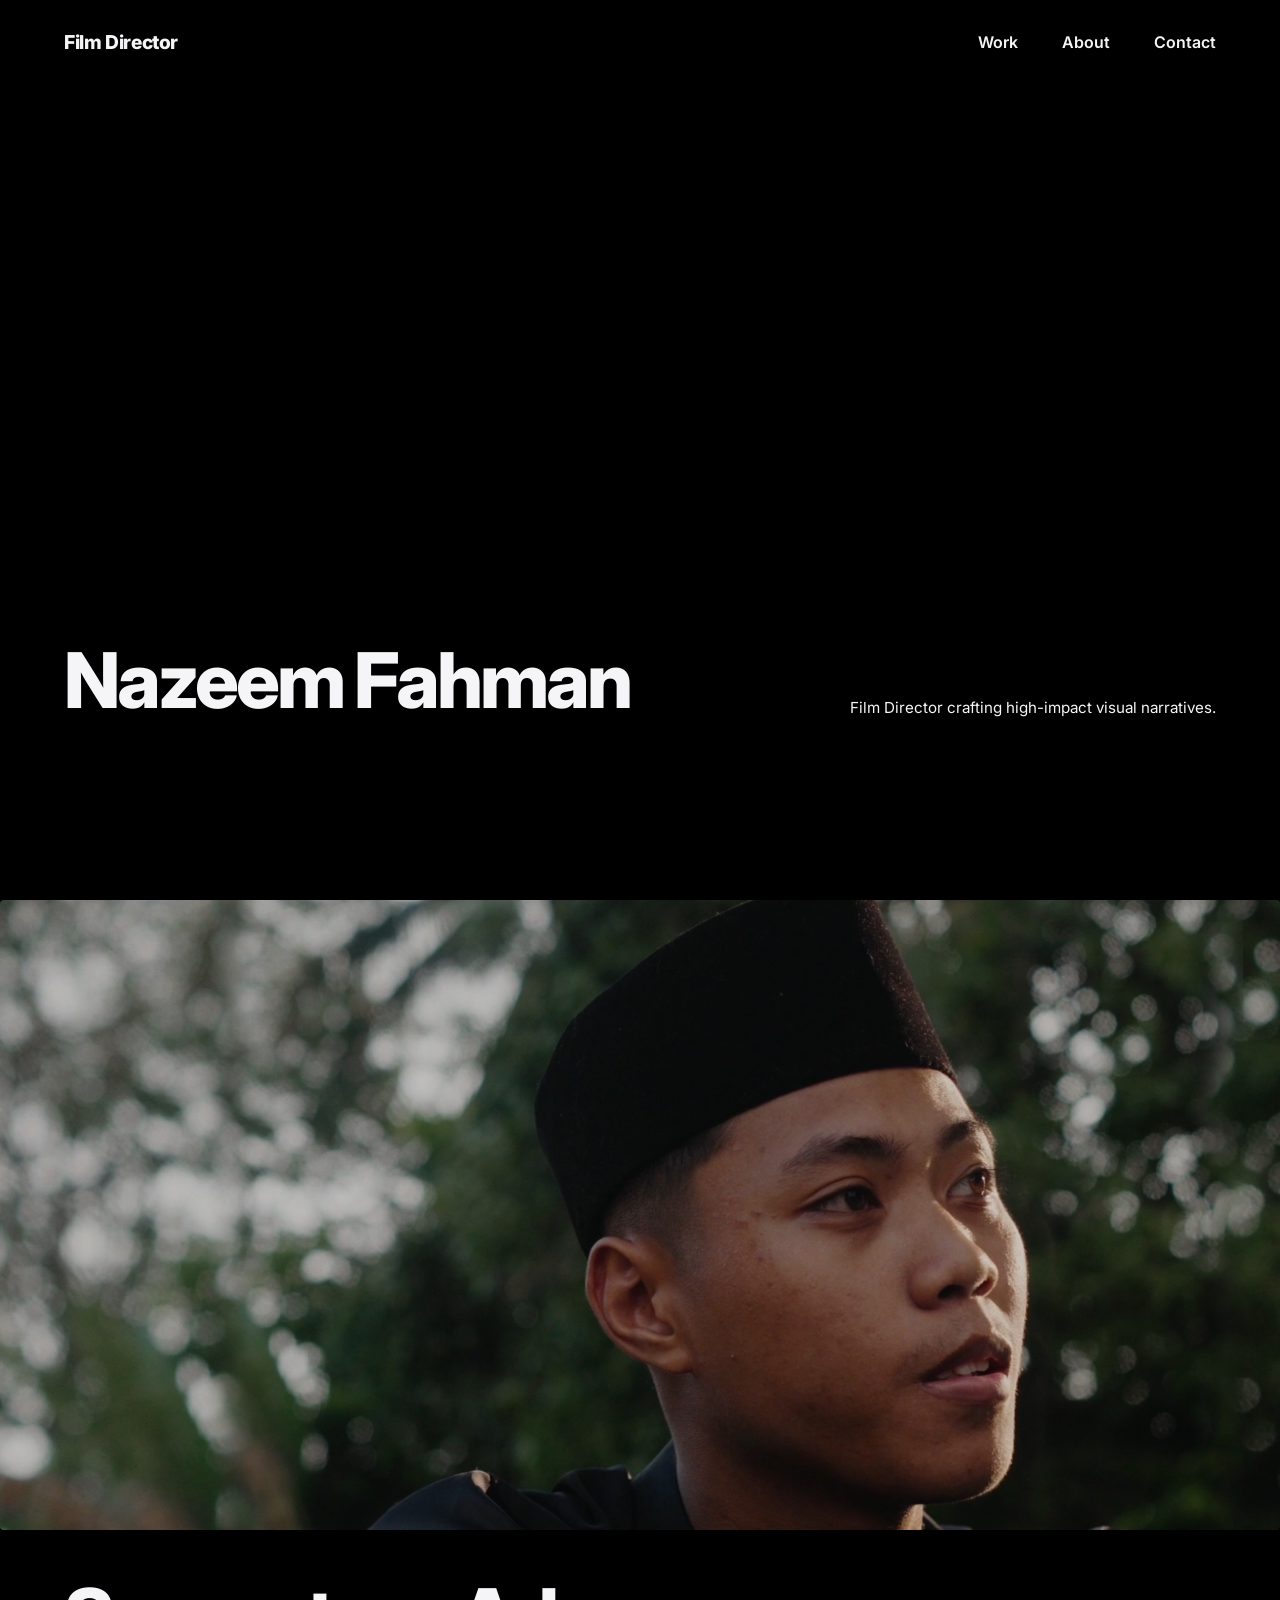
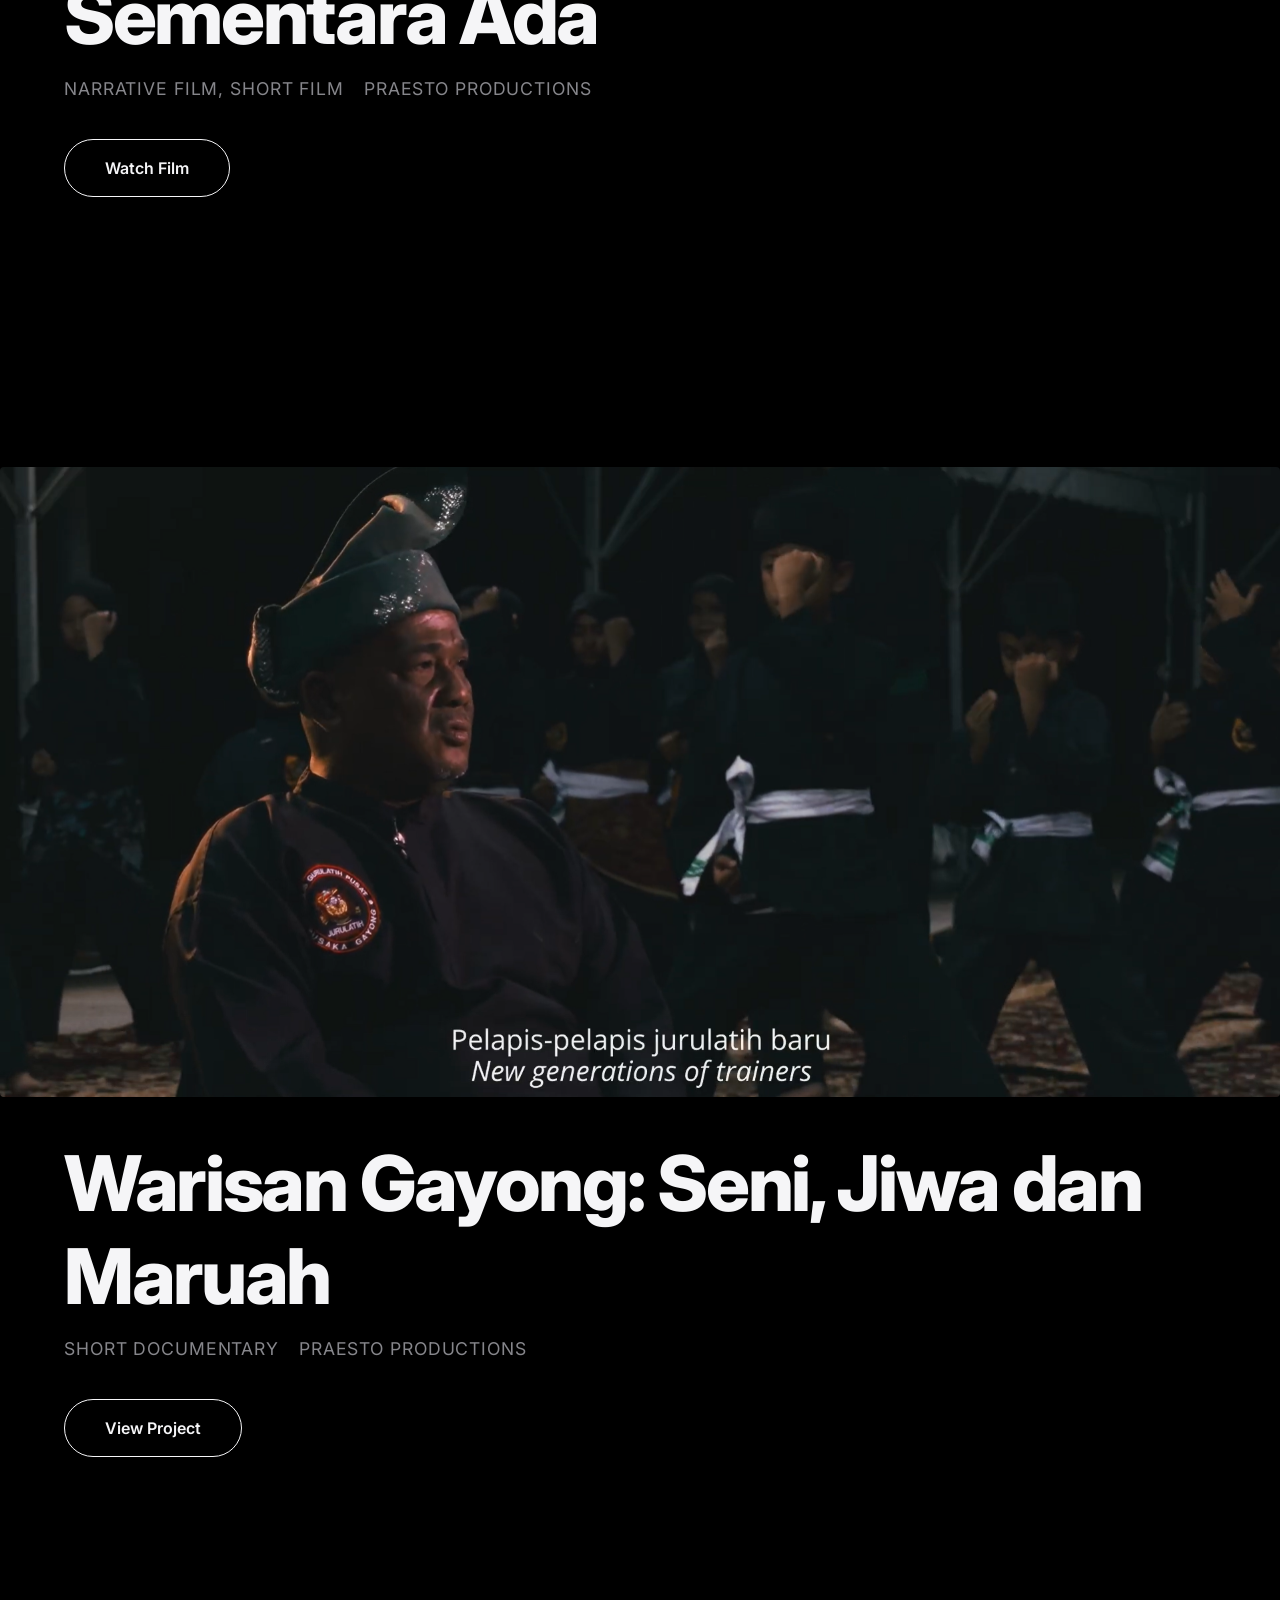
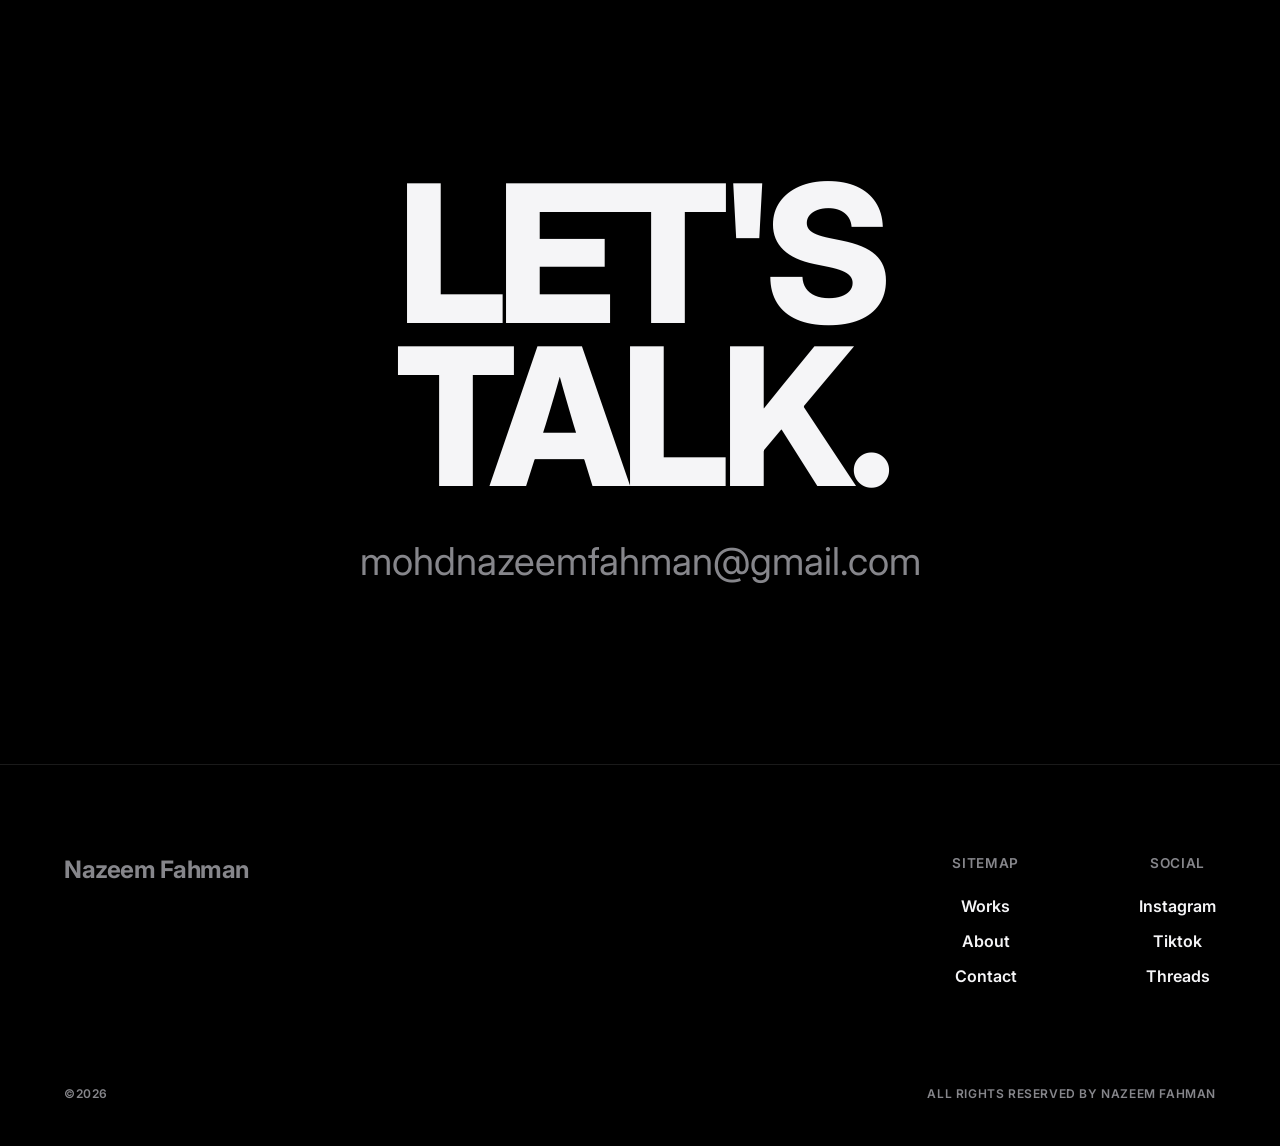
==== index.html @ 7f8747ee "s" ====
<!DOCTYPE html>
<html lang="en">
<head>
    <meta charset="UTF-8">
    <meta name="viewport" content="width=device-width, initial-scale=1.0">
    <title>Nazeem Fahman</title>
    <link rel="stylesheet" href="style.css">
    <link href="https://fonts.googleapis.com/css2?family=Inter:wght@400;600;800&display=swap" rel="stylesheet">
    <link href="/assets/img/logo.png" rel="icon" media="(prefers-color-scheme: light)">
    <link href="/assets/img/logowhite.png" rel="icon" media="(prefers-color-scheme: dark)">
</head>
<body>

    <!-- Minimalist Nav -->
    <nav>
        <div class="logo"><a href="/" style="color: inherit; text-decoration: none;">Film Director</a></div>
        <div class="nav-links">
            <a href="#work">Work</a>
            <a href="about">About</a>
            <a href="#contact">Contact</a>
        </div>
    </nav>

    <!-- New Split Layout Hero Section -->
    <section class="hero">
        <div class="hero-content reveal active">
            <h1 class="hero-title">Nazeem Fahman</h1>
            
            <div class="hero-desc-container">
                <p class="hero-description">Film Director crafting high-impact visual narratives.</p>

            </div>
        </div>
    </section>

    <!-- Edge-to-Edge Featured Project (This will peek up slightly!) -->
    <section id="work" class="featured-project">
        <div class="project-image reveal" style="background-image: url('assets/img/sementaraada.png');">
            <!-- Replace URL with a high-res still from your films -->
        </div>
        <div class="project-details reveal">
            <h2>Sementara  Ada</h2>
            <div class="project-meta">
                <span>Narrative Film, Short Film</span>
                <span>Praesto Productions</span>
            </div>
            <a href="https://www.youtube.com/watch?v=FnDBMySyzbg" class="view-btn">Watch Film</a>
        </div>
    </section>

    <!-- Secondary Project -->
    <section class="featured-project alternate">
        <div class="project-image reveal" style="background-image: url('assets/img/warisangayong.png');">
        </div>
        <div class="project-details reveal">
            <h2>Warisan Gayong: Seni, Jiwa dan Maruah</h2>
            <div class="project-meta">
                <span>Short Documentary</span>
                <span>Praesto Productions</span>
            </div>
            <a href="#" class="view-btn">View Project</a>
        </div>
    </section>

    <!-- High-End Contact Section -->
    <section id="contact" class="contact-section reveal">
        <h2 class="massive-text">LET'S<br>TALK.</h2>
        <a href="mailto:mohdnazeemfahman@gmail.com" class="email-link">mohdnazeemfahman@gmail.com</a>
    </section>

    <!-- Modern Premium Footer -->
    <footer class="modern-footer">
        <div class="footer-top">
            <div class="footer-brand">
                <h3>Nazeem Fahman</h3>
            </div>
            <div class="footer-links">
                <div class="footer-column">
                    <h4>SITEMAP</h4>
                    <ul>
                        <li><a href="#work">Works</a></li>
                        <li><a href="about">About</a></li>
                        <li><a href="#contact">Contact</a></li>
                    </ul>
                </div>
                <div class="footer-column">
                    <h4>SOCIAL</h4>
                    <ul>
                        <li><a href="https://www.instagram.com/nazeemfahman/" target="_blank">Instagram</a></li>
                        <li><a href="https://www.tiktok.com/@nazeemfahman" target="_blank">Tiktok</a></li>
                        <li><a href="https://www.threads.com/@nazeemfahman" target="_blank">Threads</a></li>
                    </ul>
                </div>
            </div>
        </div>
        <div class="footer-bottom">
            <p>&copy;2026</p>
            <p>ALL RIGHTS RESERVED BY NAZEEM FAHMAN</p>
        </div>
    </footer>

    <script src="script.js"></script>
</body>
</html>
---- style.css ----
/* Core Reset and Variables */
* {
    margin: 0;
    padding: 0;
    box-sizing: border-box;
}

:root {
    --bg-color: #000000;
    --text-primary: #f5f5f7; /* Apple's off-white */
    --text-secondary: #86868b;
}

body, html {
    font-family: 'Inter', -apple-system, BlinkMacSystemFont, sans-serif;
    background-color: var(--bg-color);
    color: var(--text-primary);
    -webkit-font-smoothing: antialiased;
    overflow-x: hidden;
}

/* Minimal Navigation */
nav {
    position: fixed;
    top: 0;
    width: 100%;
    padding: 30px 5vw;
    display: flex;
    justify-content: space-between;
    align-items: center;
    z-index: 100;
    mix-blend-mode: difference; /* Keeps nav visible over any background */
}

.logo {
    font-size: 1.2rem;
    font-weight: 800;
    letter-spacing: -0.02em;
}

.nav-links a {
    color: var(--text-primary);
    text-decoration: none;
    margin-left: 40px;
    font-size: 1rem;
    font-weight: 600;
    transition: opacity 0.3s;
}

.nav-links a:hover {
    opacity: 0.6;
}

/* Massive Hero Section */
/* =========================================
   New Split Layout Hero Section
   ========================================= */
.hero {
    /* 85vh instead of 100vh allows the next section to peek into the screen */
    height: 85vh; 
    display: flex;
    align-items: flex-end; /* Pushes content to the bottom of the section */
    padding: 0 5vw 5vh; /* Padding sides and bottom */
    position: relative;
}

.hero-content {
    display: flex;
    justify-content: space-between; /* Name on left, description on right */
    align-items: flex-end;
    width: 100%;
    gap: 40px;
}

.hero-title {
    font-size: clamp(3rem, 6vw, 6.5rem); /* Smaller than before, perfectly sized */
    font-weight: 800;
    line-height: 1;
    letter-spacing: -0.04em;
    margin: 0;
}

.hero-desc-container {
    max-width: 450px; /* Keeps the text block tight and professional */
    display: flex;
    flex-direction: column;
    gap: 20px;
}

.hero-description {
    font-size: 0.95rem; /* Smaller, modern description font */
    color: var(--text-primary);
    line-height: 1.5;
    font-weight: 400;
}

.scroll-indicator {
    /* REMOVE position: absolute, left, and bottom if they are there! */
    position: absolute, left; 
    margin-top: 20px; /* Adds a little breathing room above it */
    font-size: 0.75rem;
    text-transform: uppercase;
    letter-spacing: 0.05em;
    color: var(--text-secondary);
    animation: pulse 2s infinite; /* Keeps that nice fading animation */
}

/* Mobile Fix for New Hero Layout */
@media screen and (max-width: 768px) {
    .hero-content {
        flex-direction: column; /* Stack them on small screens */
        align-items: flex-start;
        gap: 30px;
    }
    
    .hero-desc-container {
        max-width: 100%;
    }
}
.scroll-indicator {
    position: absolute;
    bottom: 40px;
    left: 5vw;
    font-size: 0.9rem;
    text-transform: uppercase;
    letter-spacing: 0.1em;
    color: var(--text-secondary);
    animation: pulse 2s infinite;
}

@keyframes pulse {
    0%, 100% { opacity: 0.5; }
    50% { opacity: 1; }
}

/* 1. Remove the side padding from the main container */
.featured-project {
    padding: 15vh 0; /* Changed from 15vh 5vw to 15vh 0 */
    display: flex;
    flex-direction: column;
    gap: 40px;
}

/* 2. Remove the rounded corners so it sits flush against the screen edges */
.project-image {
    width: 100%;
    height: 70vh;
    background-size: cover;
    background-position: center;
    border-radius: 0; /* Changed from 4px to 0 */
}

/* 3. ADD this new block to put the padding back strictly for the text */
.project-details {
    padding: 0 5vw; 
}

.project-image {
    width: 100%;
    height: 70vh;
    background-size: cover;
    background-position: center;
    border-radius: 4px;
}

.project-details h2 {
    font-size: clamp(3rem, 6vw, 6rem);
    font-weight: 800;
    letter-spacing: -0.03em;
    margin-bottom: 15px;
}

.project-meta {
    display: flex;
    gap: 20px;
    color: var(--text-secondary);
    font-size: 1.1rem;
    margin-bottom: 40px;
    text-transform: uppercase;
    letter-spacing: 0.05em;
}

.view-btn {
    display: inline-block;
    padding: 18px 40px;
    border: 1px solid var(--text-primary);
    color: var(--text-primary);
    text-decoration: none;
    font-size: 1rem;
    font-weight: 600;
    border-radius: 50px; /* Pill shape is very modern */
    transition: all 0.3s ease;
}

.view-btn:hover {
    background-color: var(--text-primary);
    color: var(--bg-color);
}

/* Contact Section */
.contact-section {
    padding: 20vh 5vw;
    text-align: center;
}

.massive-text {
    font-size: clamp(5rem, 15vw, 15rem);
    font-weight: 800;
    line-height: 0.85;
    letter-spacing: -0.05em;
    margin-bottom: 40px;
}

.email-link {
    font-size: clamp(1.5rem, 3vw, 3rem);
    color: var(--text-secondary);
    text-decoration: none;
    transition: color 0.3s;
}

.email-link:hover {
    color: var(--text-primary);
}

footer {
    text-align: center;
    padding: 40px;
    color: var(--text-secondary);
    font-size: 0.9rem;
}

/* Scroll Reveal Animation Classes */
.reveal {
    opacity: 0;
    transform: translateY(50px);
    transition: all 1s cubic-bezier(0.16, 1, 0.3, 1); /* Premium easing curve */
}

.reveal.active {
    opacity: 1;
    transform: translateY(0);
}

/* =========================================
   Modern Footer Styles
   ========================================= */
.modern-footer {
    padding: 10vh 5vw 5vh; /* Responsive padding */
    background-color: var(--bg-color);
    border-top: 1px solid rgba(255, 255, 255, 0.1); /* Very subtle top line */
}

.footer-top {
    display: flex;
    justify-content: space-between;
    margin-bottom: 100px;
}

.footer-brand h3 {
    font-size: 1.5rem;
    font-weight: 700;
    letter-spacing: -0.02em;
    margin: 0;
}

.footer-links {
    display: flex;
    gap: 120px; /* Space between Sitemap and Social columns */
}

.footer-column h4 {
    color: var(--text-secondary); /* Uses the gray variable */
    font-size: 0.85rem;
    font-weight: 600;
    margin-bottom: 25px;
    text-transform: uppercase;
    letter-spacing: 0.05em;
}

.footer-column ul {
    list-style: none;
    padding: 0;
    margin: 0;
    display: flex;
    flex-direction: column;
    gap: 15px;
}

.footer-column a {
    color: var(--text-primary);
    text-decoration: none;
    font-size: 1rem;
    font-weight: 600;
    transition: color 0.3s ease;
}

.footer-column a:hover {
    color: var(--text-secondary);
}

.footer-bottom {
    display: flex;
    justify-content: space-between;
    align-items: center;
    color: var(--text-secondary);
    font-size: 0.75rem;
    font-weight: 600;
    text-transform: uppercase;
    letter-spacing: 0.05em;
}

/* Mobile Responsiveness for the Footer */
@media screen and (max-width: 768px) {
    .footer-top {
        flex-direction: column;
        gap: 60px;
    }
    
    .footer-links {
        flex-direction: column;
        gap: 40px;
    }

    .footer-bottom {
        flex-direction: column;
        align-items: flex-start;
        gap: 15px;
        margin-top: 40px;
    }
}

/* =========================================
   About Page Specific Styles
   ========================================= */

/* Hero Text Section */
.about-hero {
    padding: 25vh 5vw 10vh; /* Pushes text down nicely from nav */
    max-width: 1400px;
}

.about-statement {
    /* Changed from clamp(2.5rem, 5vw, 5.5rem) to smaller values */
    font-size: clamp(1.5rem, 3vw, 3.5rem); 
    font-weight: 600; /* Dropped from 700 to 600 so it feels less heavy */
    line-height: 1.3; /* Increased line height slightly for readability at smaller sizes */
    letter-spacing: -0.02em;
    color: var(--text-primary);
    margin: 0;
    max-width: 900px; /* Added this to keep the text from stretching too wide on big screens */
}

/* Auto-Sliding Image Marquee */
.image-marquee {
    width: 100%;
    overflow: hidden;
    padding: 5vh 0 10vh 0; /* Space above and below slider */
    background: var(--bg-color);
}

.marquee-track {
    display: flex;
    gap: 30px;
    width: max-content;
    /* 30s is the speed. Lower = faster, Higher = slower */
    animation: scroll-marquee 30s linear infinite; 
}

.marquee-image {
    width: 400px;
    height: 500px;
    background-size: cover;
    background-position: center;
    border-radius: 4px; /* Slight rounding for a premium feel */
    flex-shrink: 0; /* Prevents images from squishing */
}

/* Hover effect to pause the slider so people can look at photos */


/* The Animation Keyframes */
@keyframes scroll-marquee {
    0% {
        transform: translateX(0);
    }
    100% {
        /* Scrolls exactly half the width (which is one full set of images + gaps) */
        transform: translateX(calc(-50% - 15px)); 
    }
}

/* Mobile Adjustments for Slider */
@media screen and (max-width: 768px) {
    .marquee-image {
        width: 250px;
        height: 350px;
    }
}
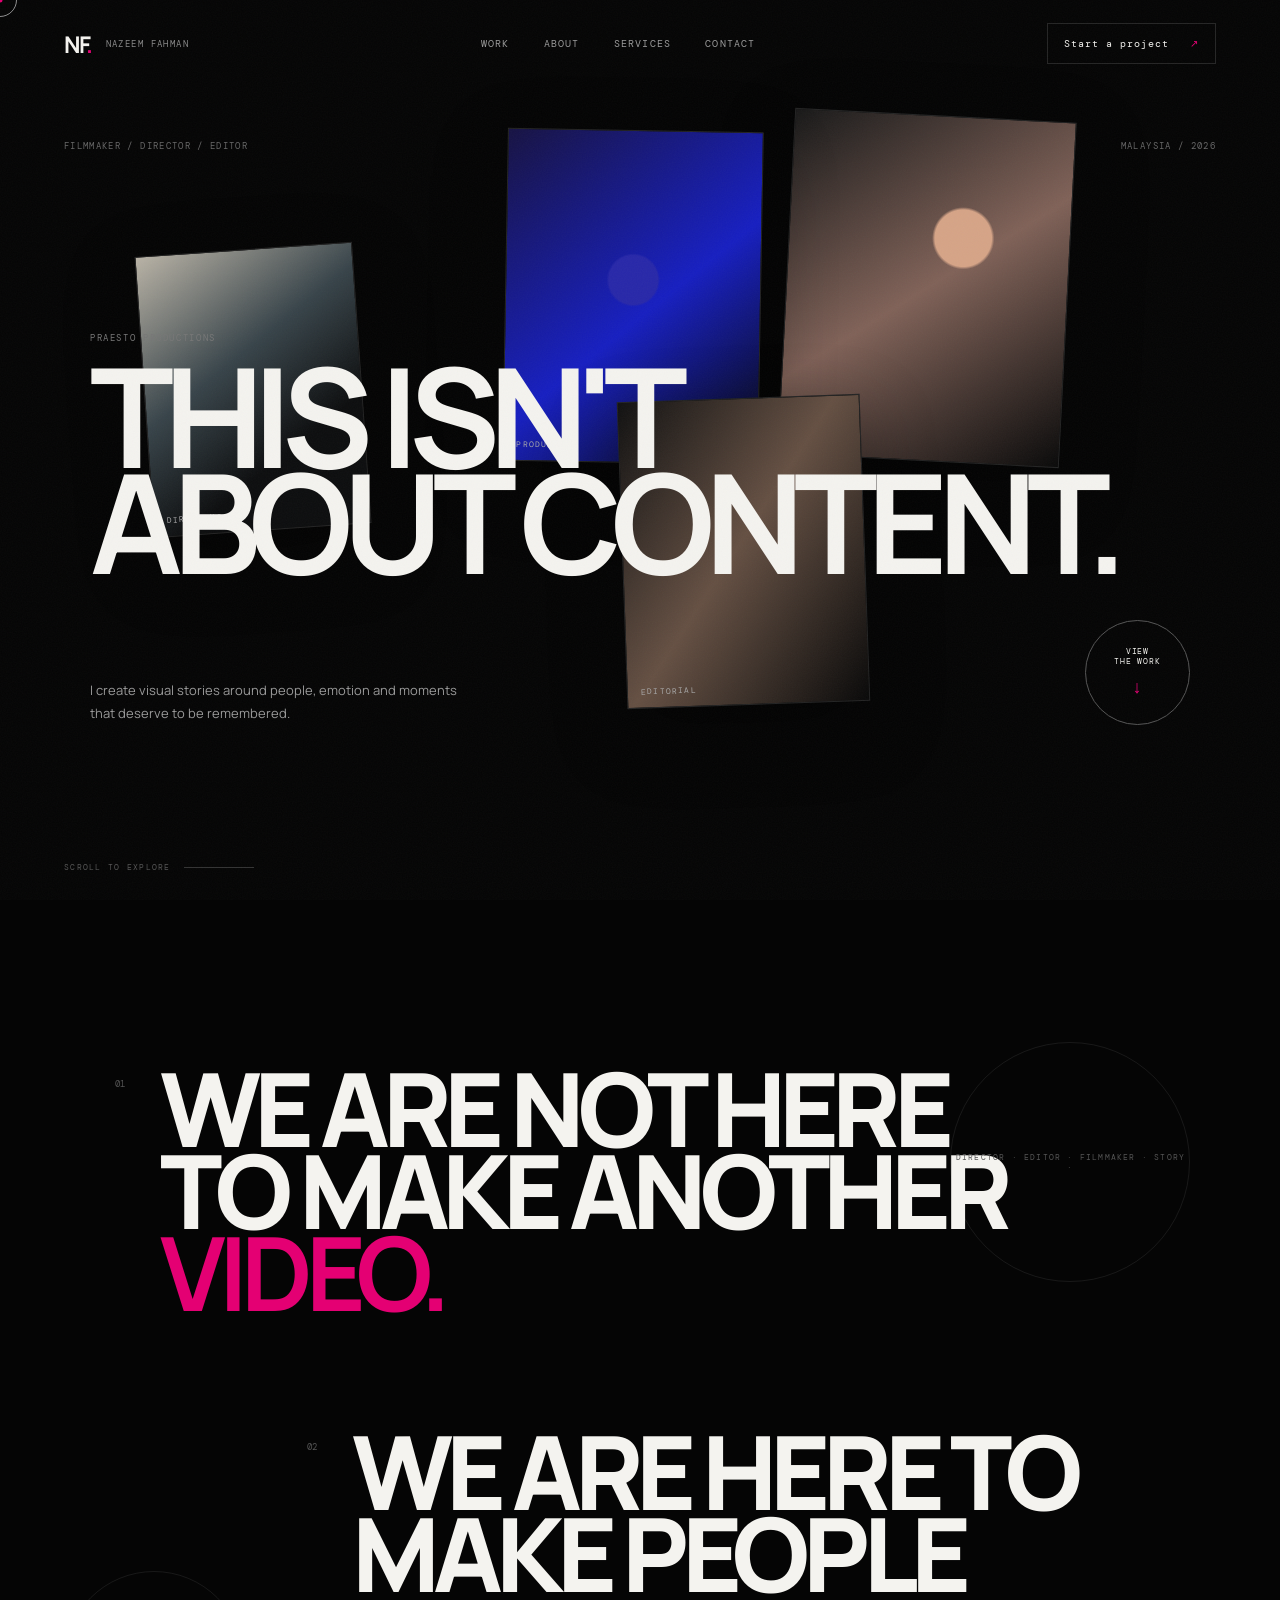
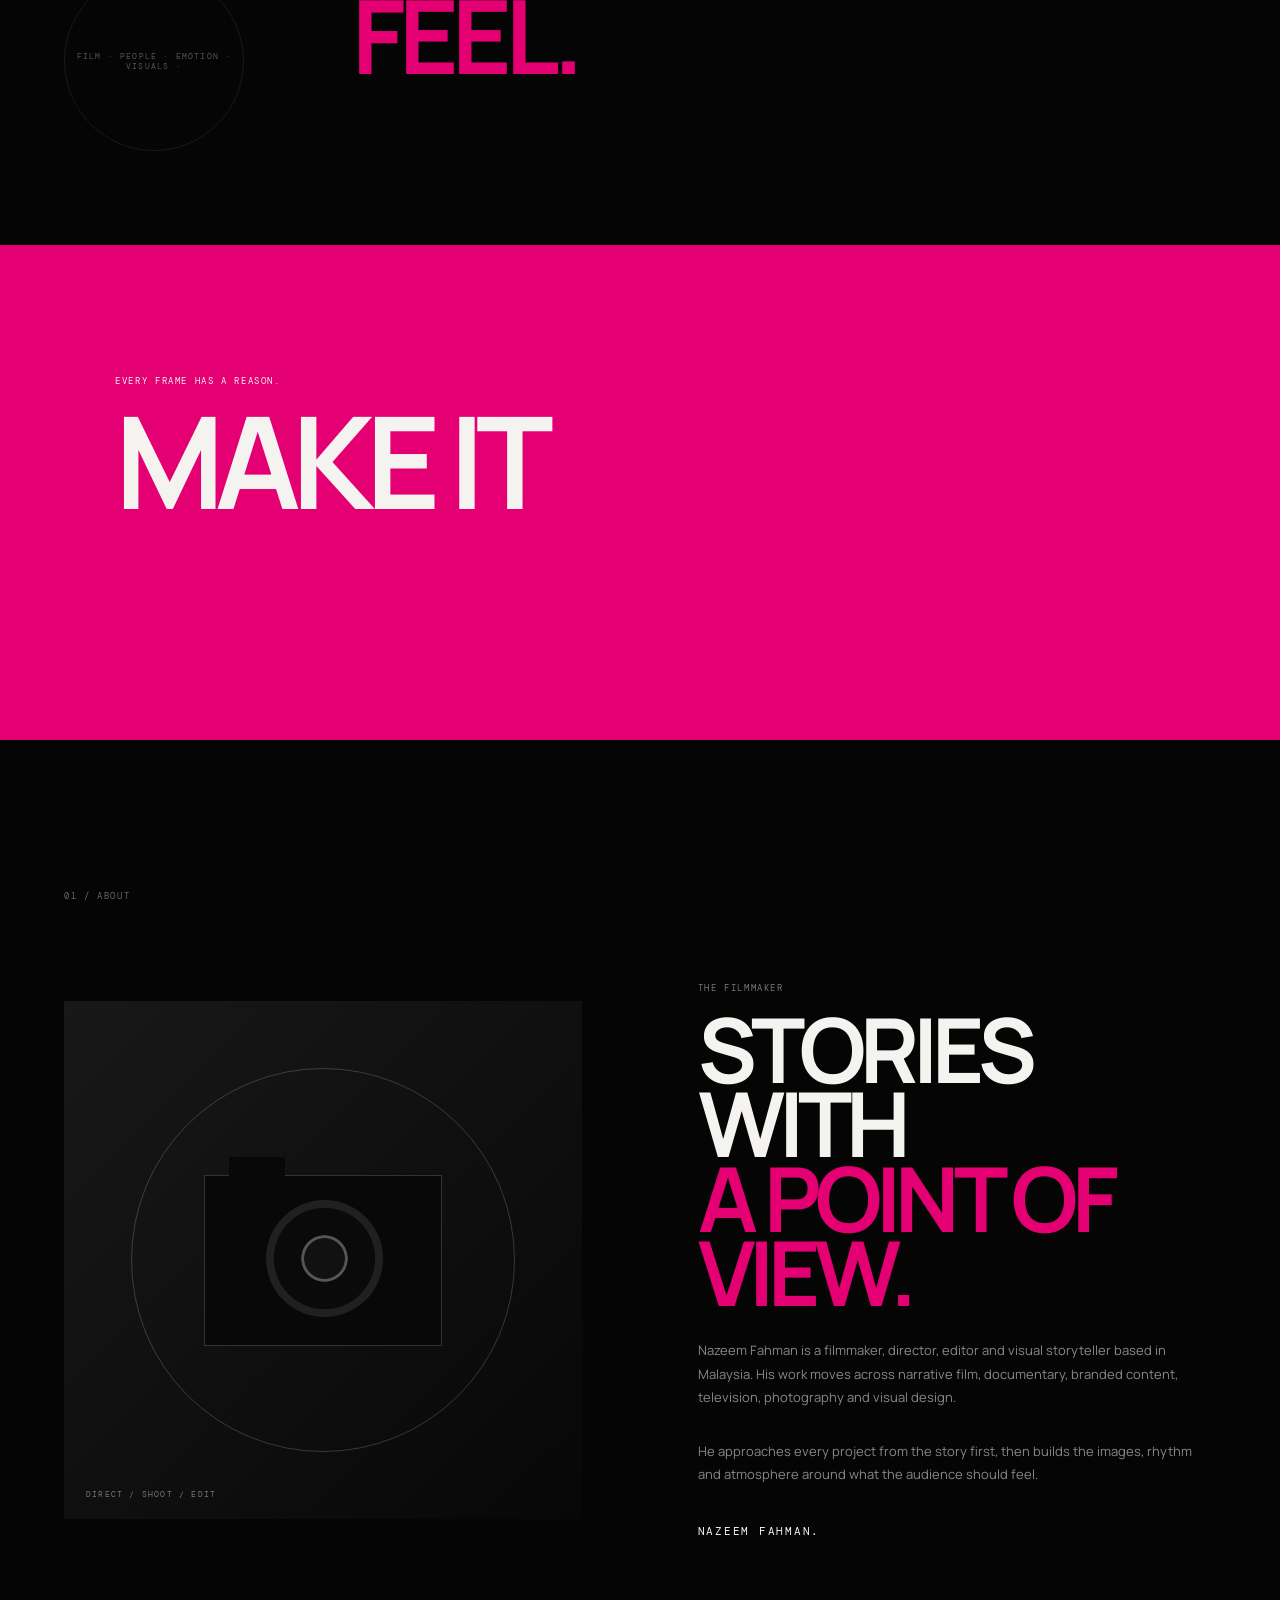
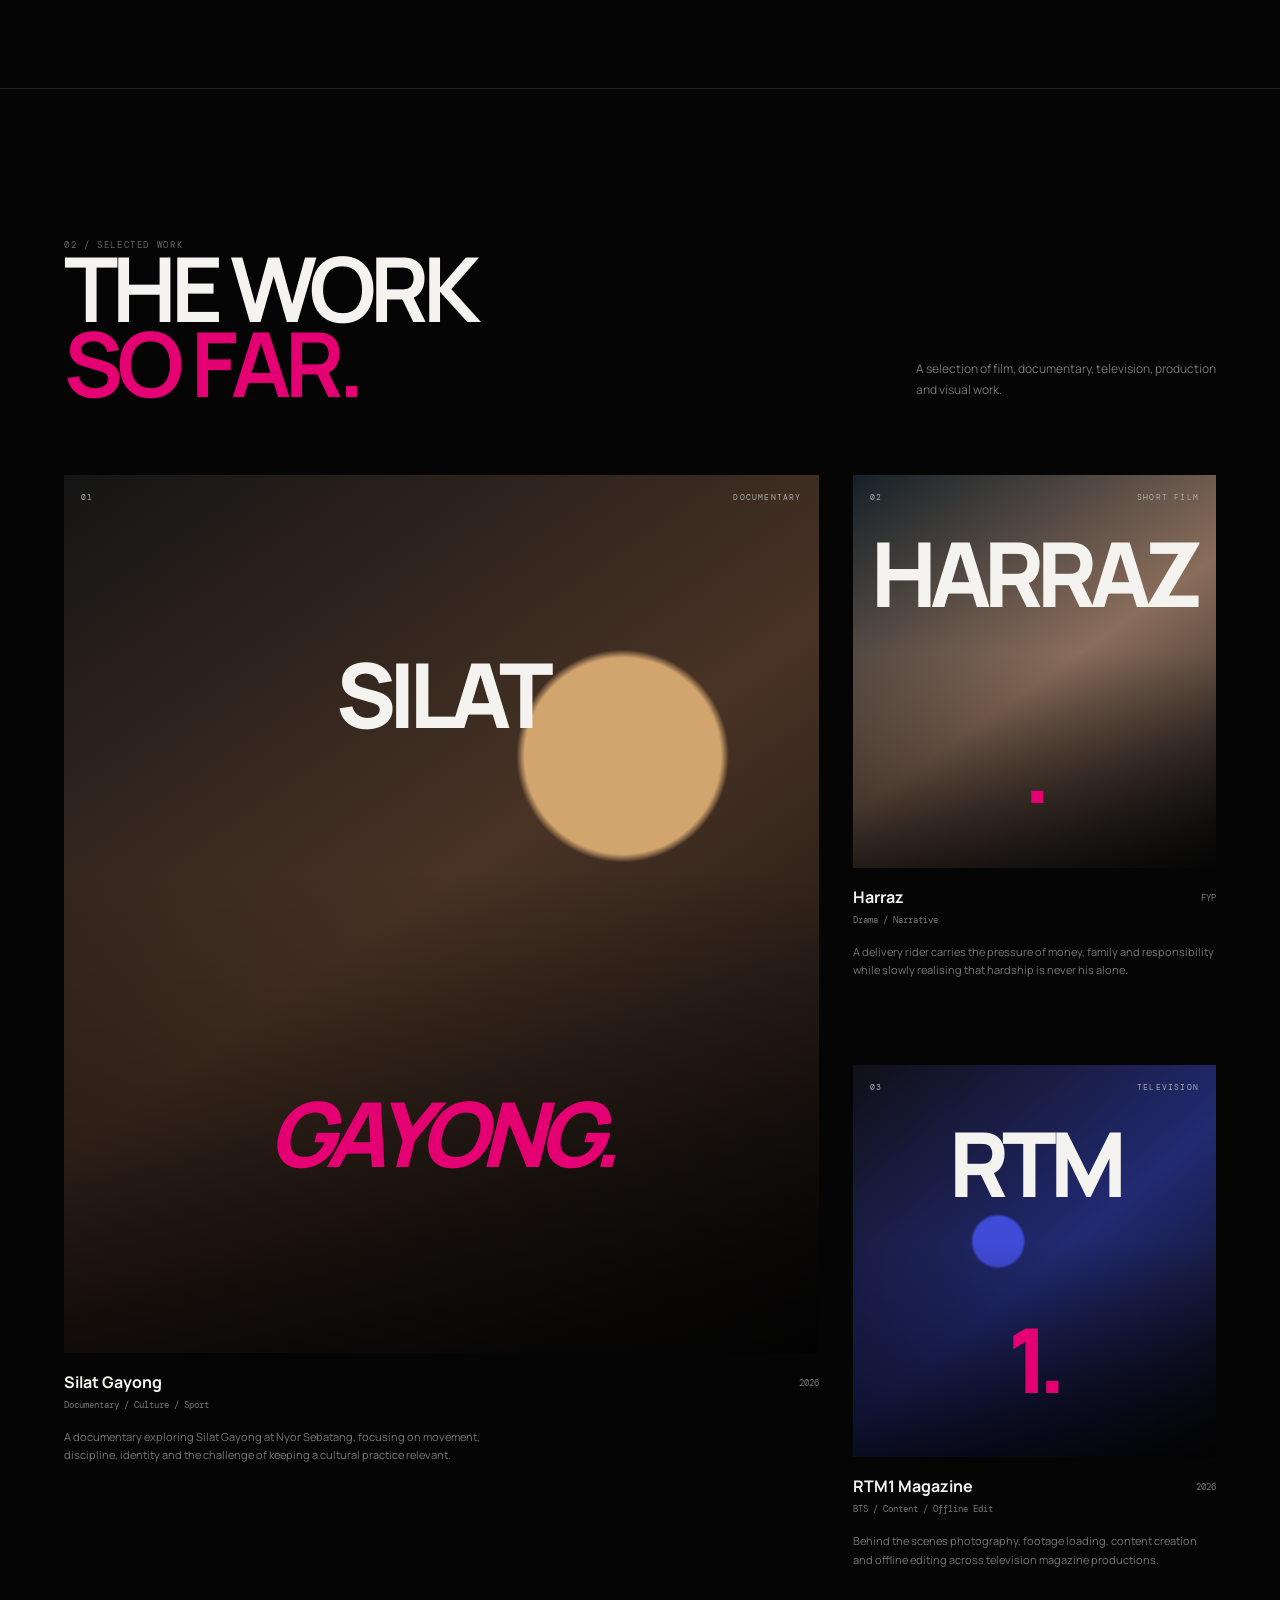
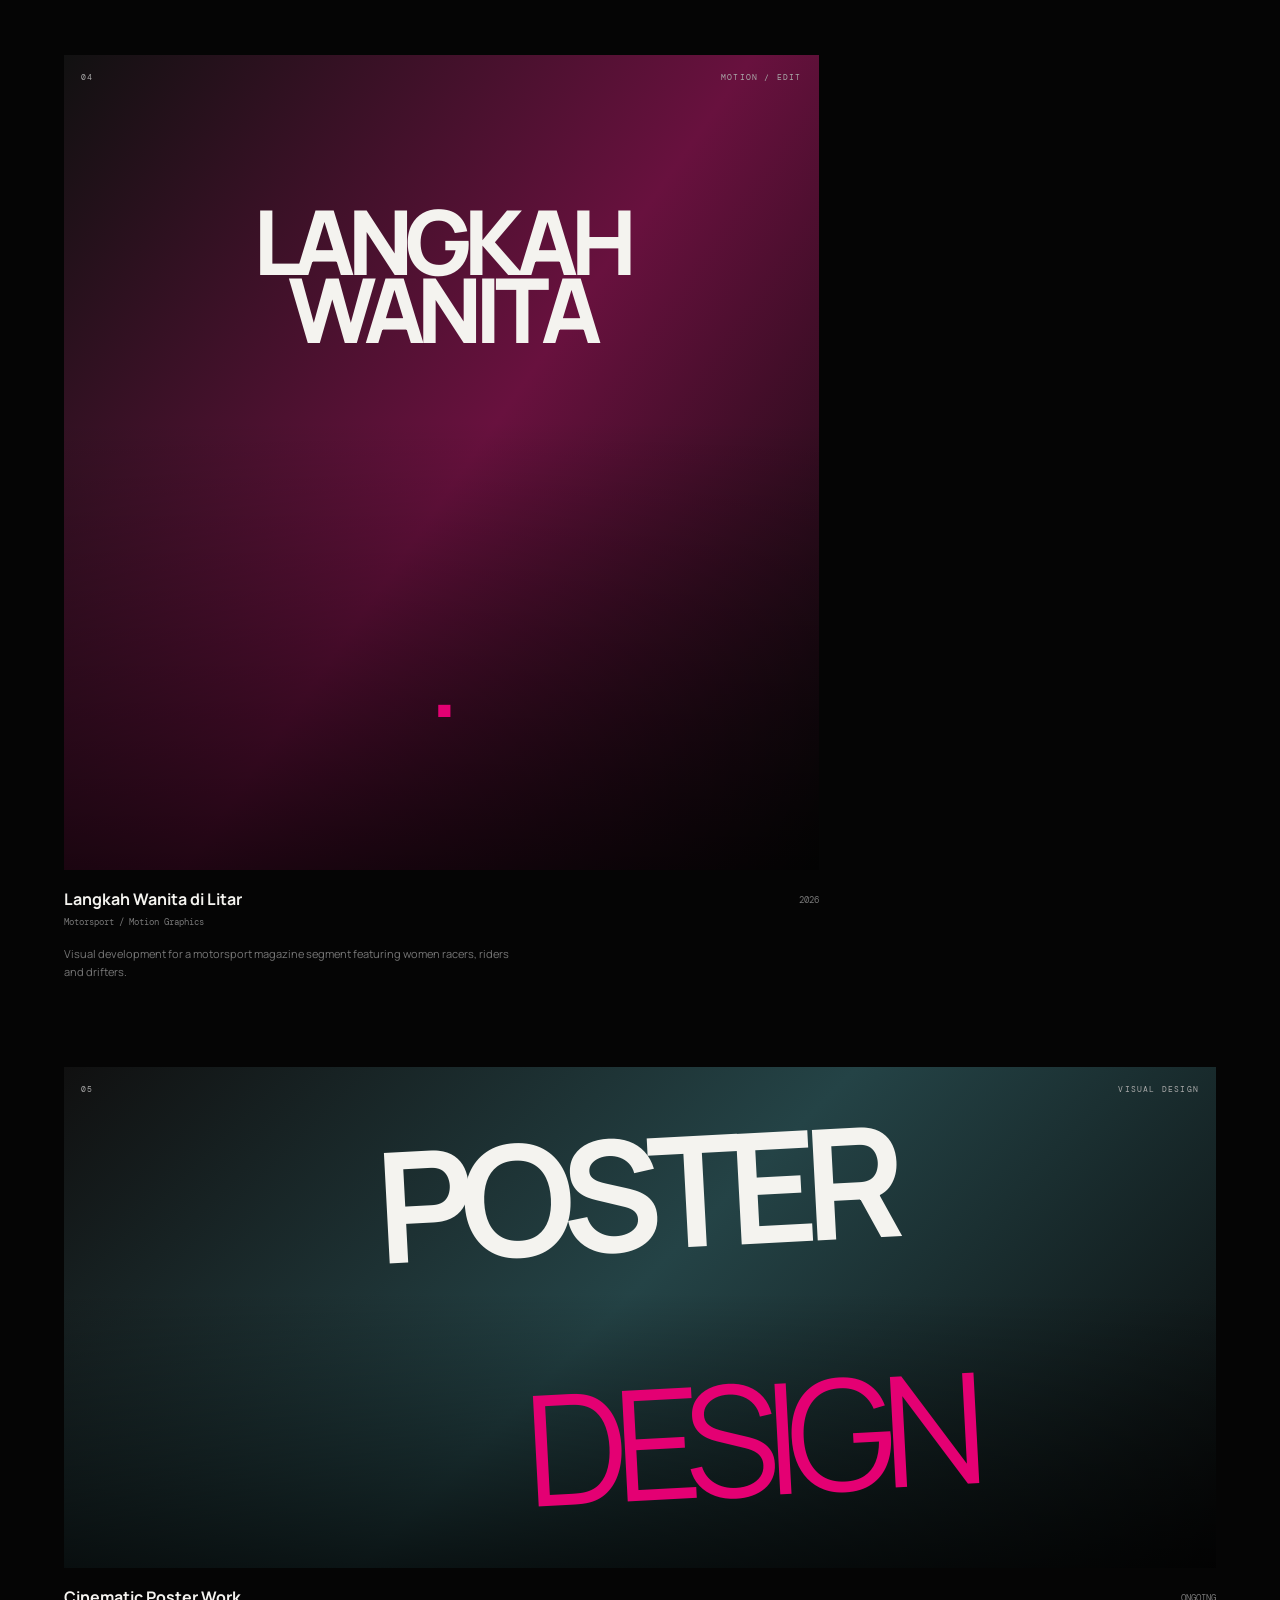
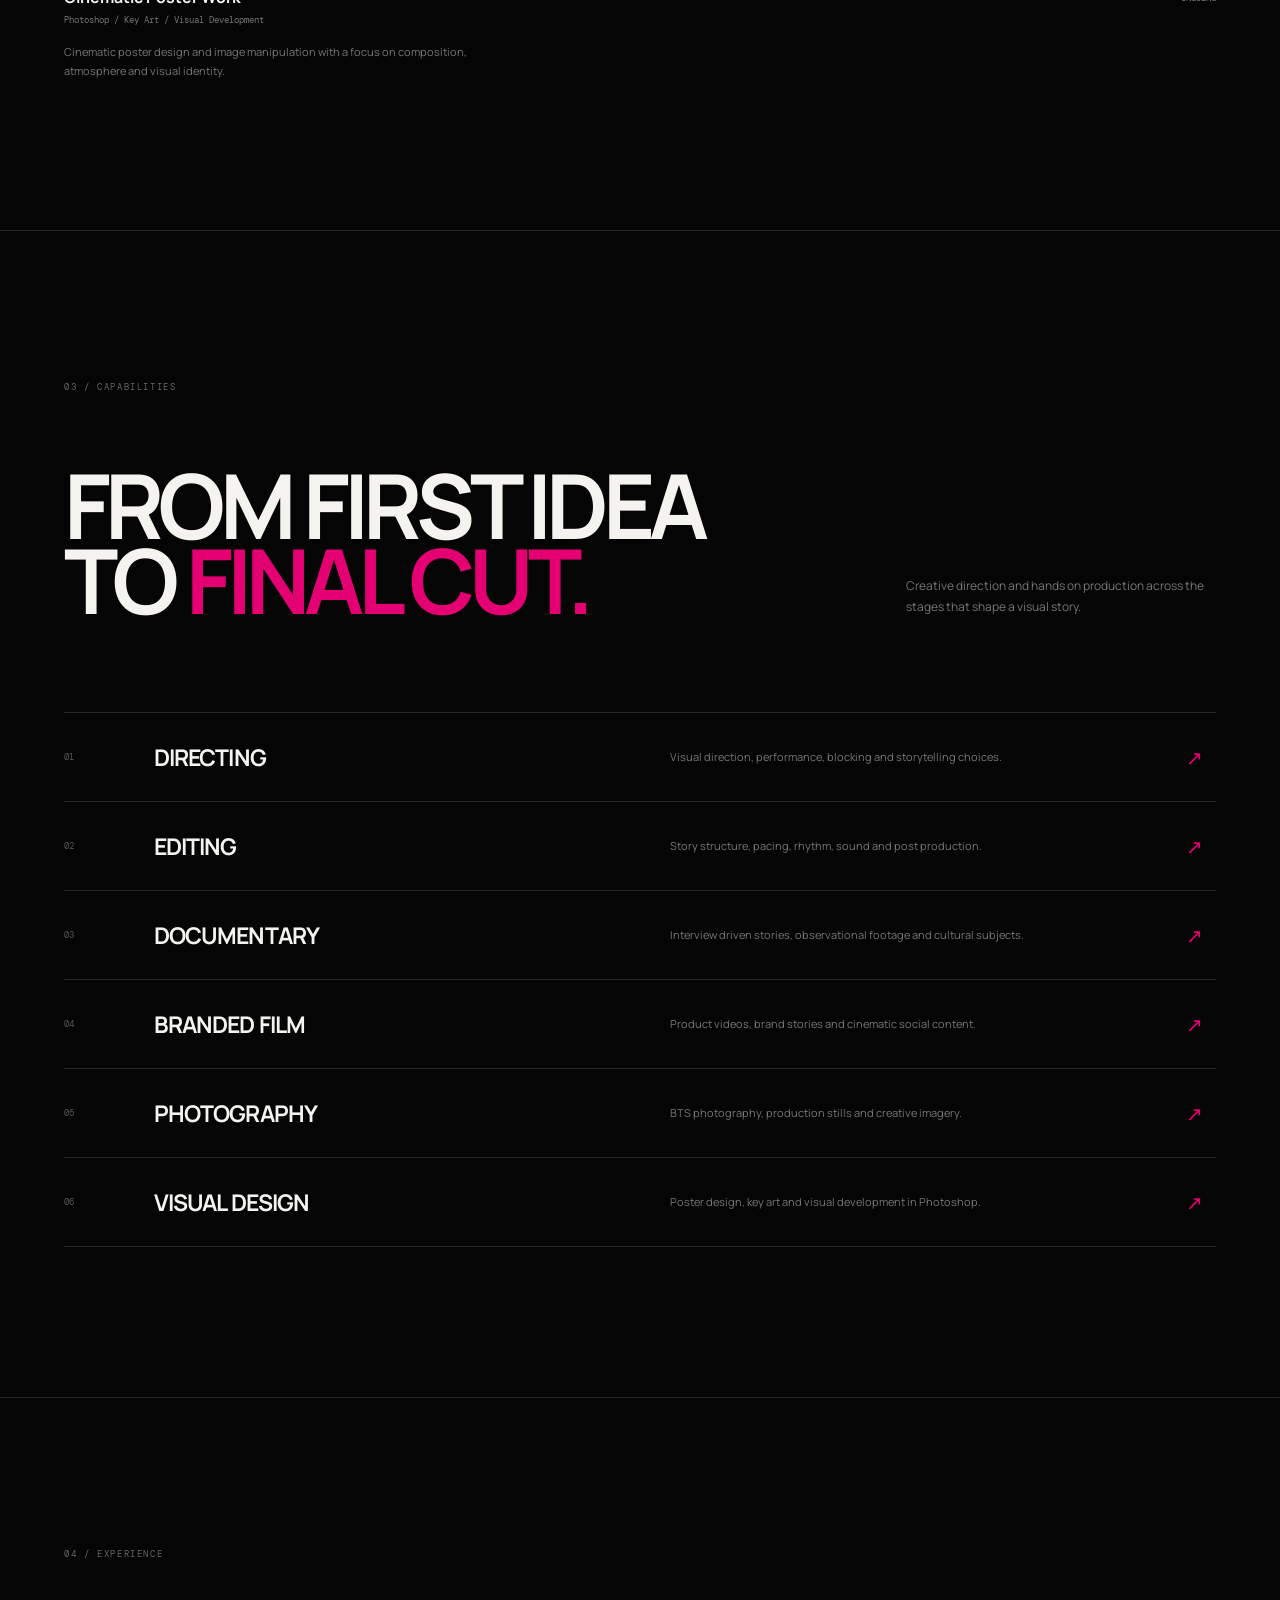
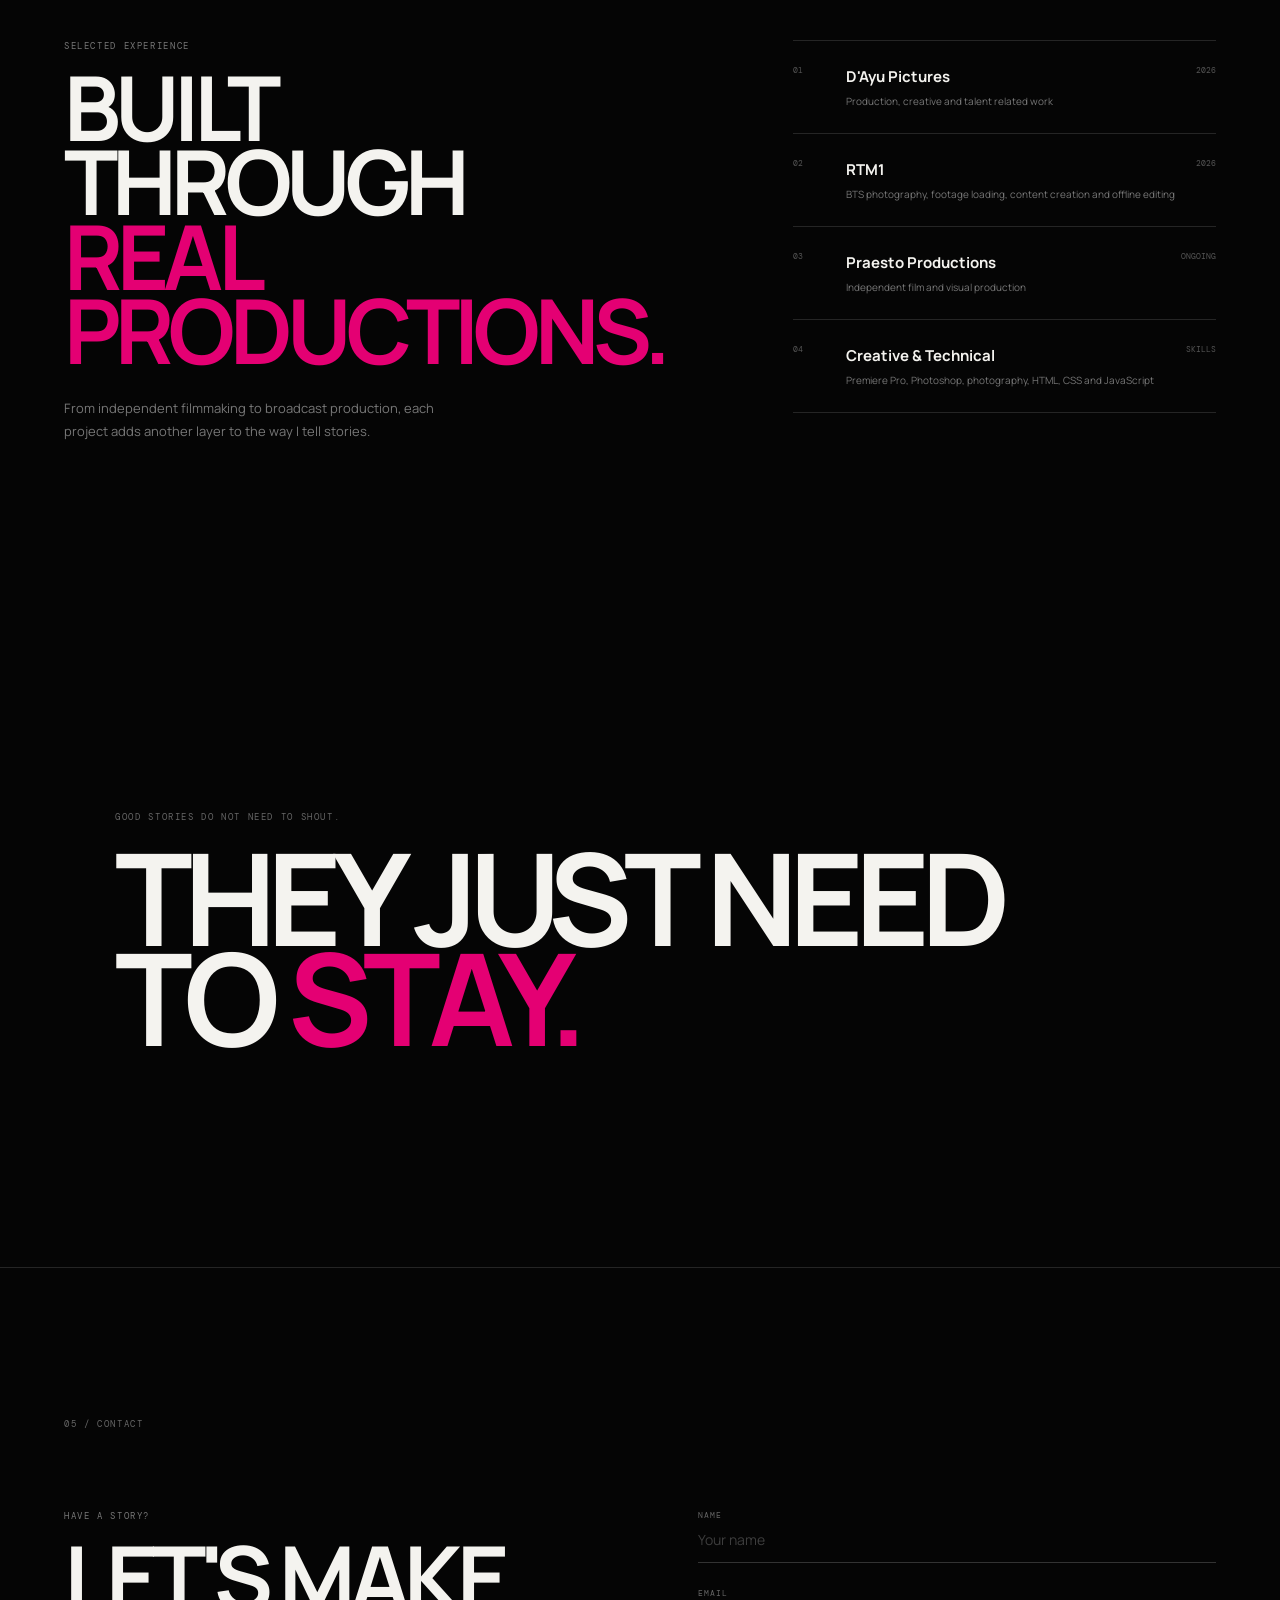
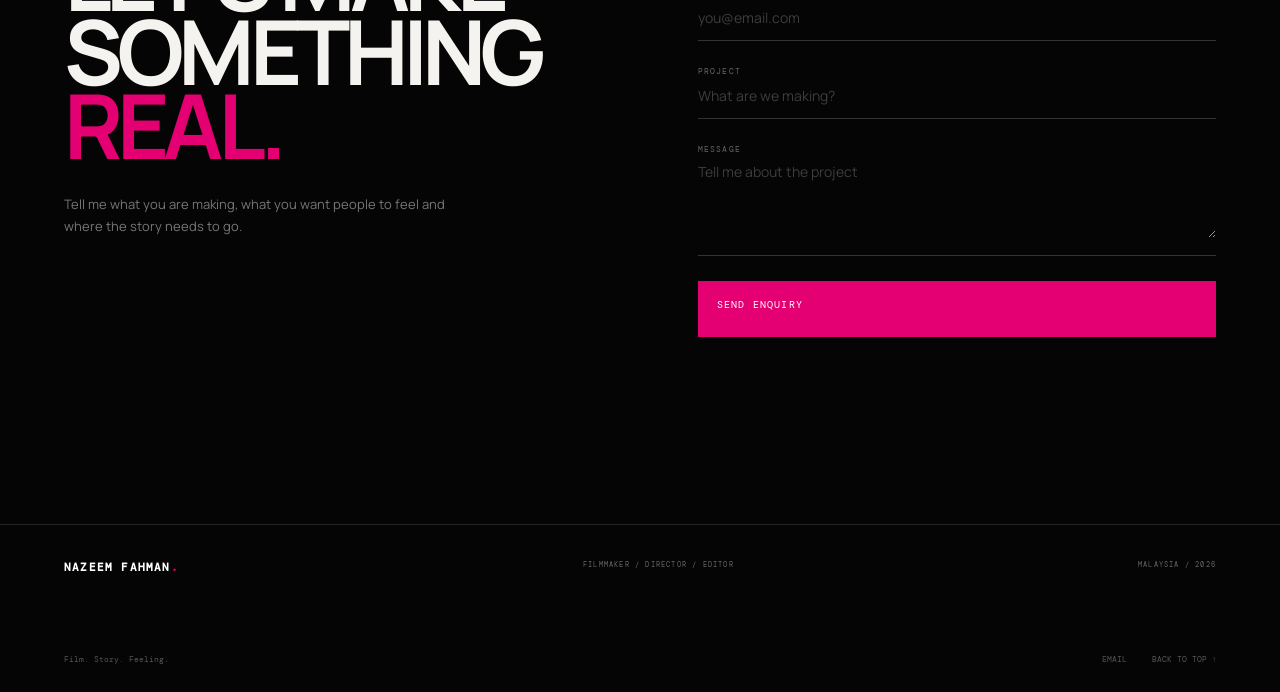
==== commit 3f05d852: "s" ====
--- a/index.html
+++ b/index.html
@@ -1,104 +1,242 @@
-<!DOCTYPE html>
+<!doctype html>
 <html lang="en">
 <head>
-    <meta charset="UTF-8">
-    <meta name="viewport" content="width=device-width, initial-scale=1.0">
-    <title>Nazeem Fahman</title>
-    <link rel="stylesheet" href="style.css">
-    <link href="https://fonts.googleapis.com/css2?family=Inter:wght@400;600;800&display=swap" rel="stylesheet">
-    <link href="/assets/img/logo.png" rel="icon" media="(prefers-color-scheme: light)">
-    <link href="/assets/img/logowhite.png" rel="icon" media="(prefers-color-scheme: dark)">
+  <meta charset="utf-8">
+  <meta name="viewport" content="width=device-width,initial-scale=1">
+  <meta name="description" content="Nazeem Fahman is a filmmaker, director, editor and visual storyteller creating cinematic films, documentaries, branded content and visual experiences.">
+  <title>Nazeem Fahman | Filmmaker</title>
+  <link rel="preconnect" href="https://fonts.googleapis.com">
+  <link rel="preconnect" href="https://fonts.gstatic.com" crossorigin>
+  <link href="https://fonts.googleapis.com/css2?family=DM+Mono:wght@400;500&family=Manrope:wght@400;500;600;700;800&display=swap" rel="stylesheet">
+  <link rel="stylesheet" href="style.css">
 </head>
 <body>
 
-    <!-- Minimalist Nav -->
-    <nav>
-        <div class="logo"><a href="/" style="color: inherit; text-decoration: none;">Film Director</a></div>
-        <div class="nav-links">
-            <a href="#work">Work</a>
-            <a href="about">About</a>
-            <a href="#contact">Contact</a>
-        </div>
-    </nav>
-
-    <!-- New Split Layout Hero Section -->
-    <section class="hero">
-        <div class="hero-content reveal active">
-            <h1 class="hero-title">Nazeem Fahman</h1>
-            
-            <div class="hero-desc-container">
-                <p class="hero-description">Film Director crafting high-impact visual narratives.</p>
-
-            </div>
-        </div>
-    </section>
-
-    <!-- Edge-to-Edge Featured Project (This will peek up slightly!) -->
-    <section id="work" class="featured-project">
-        <div class="project-image reveal" style="background-image: url('assets/img/sementaraada.png');">
-            <!-- Replace URL with a high-res still from your films -->
-        </div>
-        <div class="project-details reveal">
-            <h2>Sementara  Ada</h2>
-            <div class="project-meta">
-                <span>Narrative Film, Short Film</span>
-                <span>Praesto Productions</span>
-            </div>
-            <a href="https://www.youtube.com/watch?v=FnDBMySyzbg" class="view-btn">Watch Film</a>
-        </div>
-    </section>
-
-    <!-- Secondary Project -->
-    <section class="featured-project alternate">
-        <div class="project-image reveal" style="background-image: url('assets/img/warisangayong.png');">
-        </div>
-        <div class="project-details reveal">
-            <h2>Warisan Gayong: Seni, Jiwa dan Maruah</h2>
-            <div class="project-meta">
-                <span>Short Documentary</span>
-                <span>Praesto Productions</span>
-            </div>
-            <a href="#" class="view-btn">View Project</a>
-        </div>
-    </section>
-
-    <!-- High-End Contact Section -->
-    <section id="contact" class="contact-section reveal">
-        <h2 class="massive-text">LET'S<br>TALK.</h2>
-        <a href="mailto:mohdnazeemfahman@gmail.com" class="email-link">mohdnazeemfahman@gmail.com</a>
-    </section>
-
-    <!-- Modern Premium Footer -->
-    <footer class="modern-footer">
-        <div class="footer-top">
-            <div class="footer-brand">
-                <h3>Nazeem Fahman</h3>
-            </div>
-            <div class="footer-links">
-                <div class="footer-column">
-                    <h4>SITEMAP</h4>
-                    <ul>
-                        <li><a href="#work">Works</a></li>
-                        <li><a href="about">About</a></li>
-                        <li><a href="#contact">Contact</a></li>
-                    </ul>
-                </div>
-                <div class="footer-column">
-                    <h4>SOCIAL</h4>
-                    <ul>
-                        <li><a href="https://www.instagram.com/nazeemfahman/" target="_blank">Instagram</a></li>
-                        <li><a href="https://www.tiktok.com/@nazeemfahman" target="_blank">Tiktok</a></li>
-                        <li><a href="https://www.threads.com/@nazeemfahman" target="_blank">Threads</a></li>
-                    </ul>
-                </div>
-            </div>
-        </div>
-        <div class="footer-bottom">
-            <p>&copy;2026</p>
-            <p>ALL RIGHTS RESERVED BY NAZEEM FAHMAN</p>
-        </div>
-    </footer>
-
-    <script src="script.js"></script>
+<div class="grain"></div>
+<div class="mouse"></div>
+<div class="mouseDot"></div>
+
+<header class="header">
+  <a href="#top" class="logo">
+    <strong>NF<span>.</span></strong>
+    <small>NAZEEM FAHMAN</small>
+  </a>
+
+  <nav>
+    <a href="#work">Work</a>
+    <a href="#about">About</a>
+    <a href="#services">Services</a>
+    <a href="#contact">Contact</a>
+  </nav>
+
+  <a href="#contact" class="headerButton">Start a project <span>↗</span></a>
+
+  <button class="menu" aria-label="Open menu">
+    <i></i><i></i>
+  </button>
+</header>
+
+<main id="top">
+
+<section class="hero">
+  <div class="heroTop reveal">
+    <span>FILMMAKER / DIRECTOR / EDITOR</span>
+    <span>MALAYSIA / 2026</span>
+  </div>
+
+  <div class="heroImages">
+    <div class="heroCard cardOne"><div class="visual visualOne"></div><small>DOCUMENTARY</small></div>
+    <div class="heroCard cardTwo"><div class="visual visualTwo"></div><small>DIRECTING</small></div>
+    <div class="heroCard cardThree"><div class="visual visualThree"></div><small>PRODUCTION</small></div>
+    <div class="heroCard cardFour"><div class="visual visualFour"></div><small>EDITORIAL</small></div>
+  </div>
+
+  <div class="heroContent reveal">
+    <p class="kicker">PRAESTO PRODUCTIONS</p>
+    <h1>THIS ISN'T<br>ABOUT <em>CONTENT<span>.</span></em></h1>
+    <div class="heroBottom">
+      <p>I create visual stories around people, emotion and moments that deserve to be remembered.</p>
+      <a class="roundButton" href="#work">VIEW<br>THE WORK <b>↓</b></a>
+    </div>
+  </div>
+
+  <div class="scroll">SCROLL TO EXPLORE <span></span></div>
+</section>
+
+<section class="manifesto">
+  <div class="manifestoLine reveal">
+    <small>01</small>
+    <p>WE ARE NOT HERE<br>TO MAKE ANOTHER <strong>VIDEO.</strong></p>
+  </div>
+  <div class="manifestoLine second reveal">
+    <small>02</small>
+    <p>WE ARE HERE TO<br>MAKE PEOPLE <strong>FEEL.</strong></p>
+  </div>
+  <div class="orbit orbitA">DIRECTOR · EDITOR · FILMMAKER · STORY ·</div>
+  <div class="orbit orbitB">FILM · PEOPLE · EMOTION · VISUALS ·</div>
+</section>
+
+<section class="pinkSection">
+  <div class="pinkInner reveal">
+    <p>EVERY FRAME HAS A REASON.</p>
+    <h2>MAKE IT<br><span>MATTER.</span></h2>
+  </div>
+</section>
+
+<section class="about section" id="about">
+  <div class="label">01 / ABOUT</div>
+  <div class="aboutGrid">
+    <div class="cameraVisual reveal">
+      <div class="cameraRing"></div>
+      <div class="cameraShape"><i></i><b></b></div>
+      <small>DIRECT / SHOOT / EDIT</small>
+    </div>
+    <div class="aboutText reveal">
+      <p class="kicker">THE FILMMAKER</p>
+      <h2>STORIES WITH<br><span>A POINT OF VIEW.</span></h2>
+      <p>Nazeem Fahman is a filmmaker, director, editor and visual storyteller based in Malaysia. His work moves across narrative film, documentary, branded content, television, photography and visual design.</p>
+      <p>He approaches every project from the story first, then builds the images, rhythm and atmosphere around what the audience should feel.</p>
+      <div class="signature">NAZEEM FAHMAN<span>.</span></div>
+    </div>
+  </div>
+</section>
+
+<section class="work section" id="work">
+  <div class="workHeader reveal">
+    <div>
+      <div class="label">02 / SELECTED WORK</div>
+      <h2>THE WORK<br><span>SO FAR.</span></h2>
+    </div>
+    <p>A selection of film, documentary, television, production and visual work.</p>
+  </div>
+
+  <div class="projects">
+
+    <article class="project projectLarge reveal">
+      <div class="projectVisual silat">
+        <span class="number">01</span>
+        <span class="type">DOCUMENTARY</span>
+        <div class="projectTitle">SILAT<br><i>GAYONG.</i></div>
+      </div>
+      <div class="projectMeta"><div><h3>Silat Gayong</h3><p>Documentary / Culture / Sport</p></div><span>2026</span></div>
+      <p class="projectDesc">A documentary exploring Silat Gayong at Nyor Sebatang, focusing on movement, discipline, identity and the challenge of keeping a cultural practice relevant.</p>
+    </article>
+
+    <article class="project reveal">
+      <div class="projectVisual harraz">
+        <span class="number">02</span>
+        <span class="type">SHORT FILM</span>
+        <div class="projectTitle">HARRAZ<span>.</span></div>
+      </div>
+      <div class="projectMeta"><div><h3>Harraz</h3><p>Drama / Narrative</p></div><span>FYP</span></div>
+      <p class="projectDesc">A delivery rider carries the pressure of money, family and responsibility while slowly realising that hardship is never his alone.</p>
+    </article>
+
+    <article class="project reveal">
+      <div class="projectVisual rtm">
+        <span class="number">03</span>
+        <span class="type">TELEVISION</span>
+        <div class="projectTitle">RTM<span>1.</span></div>
+      </div>
+      <div class="projectMeta"><div><h3>RTM1 Magazine</h3><p>BTS / Content / Offline Edit</p></div><span>2026</span></div>
+      <p class="projectDesc">Behind the scenes photography, footage loading, content creation and offline editing across television magazine productions.</p>
+    </article>
+
+    <article class="project reveal">
+      <div class="projectVisual women">
+        <span class="number">04</span>
+        <span class="type">MOTION / EDIT</span>
+        <div class="projectTitle">LANGKAH<br>WANITA<span>.</span></div>
+      </div>
+      <div class="projectMeta"><div><h3>Langkah Wanita di Litar</h3><p>Motorsport / Motion Graphics</p></div><span>2026</span></div>
+      <p class="projectDesc">Visual development for a motorsport magazine segment featuring women racers, riders and drifters.</p>
+    </article>
+
+    <article class="project projectWide reveal">
+      <div class="projectVisual posters">
+        <span class="number">05</span>
+        <span class="type">VISUAL DESIGN</span>
+        <div class="posterStack"><b>POSTER</b><i>DESIGN</i></div>
+      </div>
+      <div class="projectMeta"><div><h3>Cinematic Poster Work</h3><p>Photoshop / Key Art / Visual Development</p></div><span>ONGOING</span></div>
+      <p class="projectDesc">Cinematic poster design and image manipulation with a focus on composition, atmosphere and visual identity.</p>
+    </article>
+
+  </div>
+</section>
+
+<section class="services section" id="services">
+  <div class="label">03 / CAPABILITIES</div>
+  <div class="servicesHead reveal">
+    <h2>FROM FIRST IDEA<br>TO <span>FINAL CUT.</span></h2>
+    <p>Creative direction and hands on production across the stages that shape a visual story.</p>
+  </div>
+
+  <div class="serviceList">
+    <div class="service reveal"><small>01</small><h3>DIRECTING</h3><p>Visual direction, performance, blocking and storytelling choices.</p><b>↗</b></div>
+    <div class="service reveal"><small>02</small><h3>EDITING</h3><p>Story structure, pacing, rhythm, sound and post production.</p><b>↗</b></div>
+    <div class="service reveal"><small>03</small><h3>DOCUMENTARY</h3><p>Interview driven stories, observational footage and cultural subjects.</p><b>↗</b></div>
+    <div class="service reveal"><small>04</small><h3>BRANDED FILM</h3><p>Product videos, brand stories and cinematic social content.</p><b>↗</b></div>
+    <div class="service reveal"><small>05</small><h3>PHOTOGRAPHY</h3><p>BTS photography, production stills and creative imagery.</p><b>↗</b></div>
+    <div class="service reveal"><small>06</small><h3>VISUAL DESIGN</h3><p>Poster design, key art and visual development in Photoshop.</p><b>↗</b></div>
+  </div>
+</section>
+
+<section class="experience section">
+  <div class="label">04 / EXPERIENCE</div>
+  <div class="experienceGrid">
+    <div class="experienceIntro reveal">
+      <p class="kicker">SELECTED EXPERIENCE</p>
+      <h2>BUILT THROUGH<br><span>REAL PRODUCTIONS.</span></h2>
+      <p>From independent filmmaking to broadcast production, each project adds another layer to the way I tell stories.</p>
+    </div>
+    <div class="experienceList">
+      <div class="experienceItem reveal"><span>01</span><div><strong>D'Ayu Pictures</strong><p>Production, creative and talent related work</p></div><small>2026</small></div>
+      <div class="experienceItem reveal"><span>02</span><div><strong>RTM1</strong><p>BTS photography, footage loading, content creation and offline editing</p></div><small>2026</small></div>
+      <div class="experienceItem reveal"><span>03</span><div><strong>Praesto Productions</strong><p>Independent film and visual production</p></div><small>ONGOING</small></div>
+      <div class="experienceItem reveal"><span>04</span><div><strong>Creative & Technical</strong><p>Premiere Pro, Photoshop, photography, HTML, CSS and JavaScript</p></div><small>SKILLS</small></div>
+    </div>
+  </div>
+</section>
+
+<section class="statementTwo">
+  <p class="reveal">GOOD STORIES DO NOT NEED TO SHOUT.</p>
+  <h2 class="reveal">THEY JUST NEED<br>TO <span>STAY.</span></h2>
+</section>
+
+<section class="contact section" id="contact">
+  <div class="label">05 / CONTACT</div>
+  <div class="contactGrid">
+    <div class="contactCopy reveal">
+      <p class="kicker">HAVE A STORY?</p>
+      <h2>LET'S MAKE<br>SOMETHING <span>REAL.</span></h2>
+      <p>Tell me what you are making, what you want people to feel and where the story needs to go.</p>
+    </div>
+    <form id="contactForm" class="contactForm reveal">
+      <label><span>NAME</span><input name="name" placeholder="Your name" required></label>
+      <label><span>EMAIL</span><input name="email" type="email" placeholder="you@email.com" required></label>
+      <label><span>PROJECT</span><input name="project" placeholder="What are we making?"></label>
+      <label><span>MESSAGE</span><textarea name="message" rows="4" placeholder="Tell me about the project"></textarea></label>
+      <button type="submit">SEND ENQUIRY <b>↗</b></button>
+      <small id="formMessage"></small>
+    </form>
+  </div>
+</section>
+
+</main>
+
+<footer>
+  <div class="footerTop">
+    <strong>NAZEEM FAHMAN<span>.</span></strong>
+    <small>FILMMAKER / DIRECTOR / EDITOR</small>
+    <small>MALAYSIA / 2026</small>
+  </div>
+  <div class="footerBottom">
+    <span>Film. Story. Feeling.</span>
+    <div><a href="mailto:nazeem@example.com">EMAIL</a><a href="#top">BACK TO TOP ↑</a></div>
+  </div>
+</footer>
+
+<script src="script.js"></script>
 </body>
-</html>+</html>
--- a/style.css
+++ b/style.css
@@ -1,398 +1,208 @@
-/* Core Reset and Variables */
-* {
-    margin: 0;
-    padding: 0;
-    box-sizing: border-box;
+:root{
+  --black:#050505;
+  --white:#f4f3ef;
+  --grey:#858585;
+  --darkgrey:#404040;
+  --line:rgba(255,255,255,.13);
+  --pink:#e40073;
+  --pinkBright:#ff2c91;
+  --max:1380px;
 }
-
-:root {
-    --bg-color: #000000;
-    --text-primary: #f5f5f7; /* Apple's off-white */
-    --text-secondary: #86868b;
-}
-
-body, html {
-    font-family: 'Inter', -apple-system, BlinkMacSystemFont, sans-serif;
-    background-color: var(--bg-color);
-    color: var(--text-primary);
-    -webkit-font-smoothing: antialiased;
-    overflow-x: hidden;
-}
-
-/* Minimal Navigation */
-nav {
-    position: fixed;
-    top: 0;
-    width: 100%;
-    padding: 30px 5vw;
-    display: flex;
-    justify-content: space-between;
-    align-items: center;
-    z-index: 100;
-    mix-blend-mode: difference; /* Keeps nav visible over any background */
-}
-
-.logo {
-    font-size: 1.2rem;
-    font-weight: 800;
-    letter-spacing: -0.02em;
-}
-
-.nav-links a {
-    color: var(--text-primary);
-    text-decoration: none;
-    margin-left: 40px;
-    font-size: 1rem;
-    font-weight: 600;
-    transition: opacity 0.3s;
-}
-
-.nav-links a:hover {
-    opacity: 0.6;
-}
-
-/* Massive Hero Section */
-/* =========================================
-   New Split Layout Hero Section
-   ========================================= */
-.hero {
-    /* 85vh instead of 100vh allows the next section to peek into the screen */
-    height: 85vh; 
-    display: flex;
-    align-items: flex-end; /* Pushes content to the bottom of the section */
-    padding: 0 5vw 5vh; /* Padding sides and bottom */
-    position: relative;
-}
-
-.hero-content {
-    display: flex;
-    justify-content: space-between; /* Name on left, description on right */
-    align-items: flex-end;
-    width: 100%;
-    gap: 40px;
-}
-
-.hero-title {
-    font-size: clamp(3rem, 6vw, 6.5rem); /* Smaller than before, perfectly sized */
-    font-weight: 800;
-    line-height: 1;
-    letter-spacing: -0.04em;
-    margin: 0;
-}
-
-.hero-desc-container {
-    max-width: 450px; /* Keeps the text block tight and professional */
-    display: flex;
-    flex-direction: column;
-    gap: 20px;
-}
-
-.hero-description {
-    font-size: 0.95rem; /* Smaller, modern description font */
-    color: var(--text-primary);
-    line-height: 1.5;
-    font-weight: 400;
-}
-
-.scroll-indicator {
-    /* REMOVE position: absolute, left, and bottom if they are there! */
-    position: absolute, left; 
-    margin-top: 20px; /* Adds a little breathing room above it */
-    font-size: 0.75rem;
-    text-transform: uppercase;
-    letter-spacing: 0.05em;
-    color: var(--text-secondary);
-    animation: pulse 2s infinite; /* Keeps that nice fading animation */
-}
-
-/* Mobile Fix for New Hero Layout */
-@media screen and (max-width: 768px) {
-    .hero-content {
-        flex-direction: column; /* Stack them on small screens */
-        align-items: flex-start;
-        gap: 30px;
-    }
-    
-    .hero-desc-container {
-        max-width: 100%;
-    }
-}
-.scroll-indicator {
-    position: absolute;
-    bottom: 40px;
-    left: 5vw;
-    font-size: 0.9rem;
-    text-transform: uppercase;
-    letter-spacing: 0.1em;
-    color: var(--text-secondary);
-    animation: pulse 2s infinite;
-}
-
-@keyframes pulse {
-    0%, 100% { opacity: 0.5; }
-    50% { opacity: 1; }
-}
-
-/* 1. Remove the side padding from the main container */
-.featured-project {
-    padding: 15vh 0; /* Changed from 15vh 5vw to 15vh 0 */
-    display: flex;
-    flex-direction: column;
-    gap: 40px;
-}
-
-/* 2. Remove the rounded corners so it sits flush against the screen edges */
-.project-image {
-    width: 100%;
-    height: 70vh;
-    background-size: cover;
-    background-position: center;
-    border-radius: 0; /* Changed from 4px to 0 */
-}
-
-/* 3. ADD this new block to put the padding back strictly for the text */
-.project-details {
-    padding: 0 5vw; 
-}
-
-.project-image {
-    width: 100%;
-    height: 70vh;
-    background-size: cover;
-    background-position: center;
-    border-radius: 4px;
-}
-
-.project-details h2 {
-    font-size: clamp(3rem, 6vw, 6rem);
-    font-weight: 800;
-    letter-spacing: -0.03em;
-    margin-bottom: 15px;
-}
-
-.project-meta {
-    display: flex;
-    gap: 20px;
-    color: var(--text-secondary);
-    font-size: 1.1rem;
-    margin-bottom: 40px;
-    text-transform: uppercase;
-    letter-spacing: 0.05em;
-}
-
-.view-btn {
-    display: inline-block;
-    padding: 18px 40px;
-    border: 1px solid var(--text-primary);
-    color: var(--text-primary);
-    text-decoration: none;
-    font-size: 1rem;
-    font-weight: 600;
-    border-radius: 50px; /* Pill shape is very modern */
-    transition: all 0.3s ease;
-}
-
-.view-btn:hover {
-    background-color: var(--text-primary);
-    color: var(--bg-color);
-}
-
-/* Contact Section */
-.contact-section {
-    padding: 20vh 5vw;
-    text-align: center;
-}
-
-.massive-text {
-    font-size: clamp(5rem, 15vw, 15rem);
-    font-weight: 800;
-    line-height: 0.85;
-    letter-spacing: -0.05em;
-    margin-bottom: 40px;
-}
-
-.email-link {
-    font-size: clamp(1.5rem, 3vw, 3rem);
-    color: var(--text-secondary);
-    text-decoration: none;
-    transition: color 0.3s;
-}
-
-.email-link:hover {
-    color: var(--text-primary);
-}
-
-footer {
-    text-align: center;
-    padding: 40px;
-    color: var(--text-secondary);
-    font-size: 0.9rem;
-}
-
-/* Scroll Reveal Animation Classes */
-.reveal {
-    opacity: 0;
-    transform: translateY(50px);
-    transition: all 1s cubic-bezier(0.16, 1, 0.3, 1); /* Premium easing curve */
-}
-
-.reveal.active {
-    opacity: 1;
-    transform: translateY(0);
-}
-
-/* =========================================
-   Modern Footer Styles
-   ========================================= */
-.modern-footer {
-    padding: 10vh 5vw 5vh; /* Responsive padding */
-    background-color: var(--bg-color);
-    border-top: 1px solid rgba(255, 255, 255, 0.1); /* Very subtle top line */
-}
-
-.footer-top {
-    display: flex;
-    justify-content: space-between;
-    margin-bottom: 100px;
-}
-
-.footer-brand h3 {
-    font-size: 1.5rem;
-    font-weight: 700;
-    letter-spacing: -0.02em;
-    margin: 0;
-}
-
-.footer-links {
-    display: flex;
-    gap: 120px; /* Space between Sitemap and Social columns */
-}
-
-.footer-column h4 {
-    color: var(--text-secondary); /* Uses the gray variable */
-    font-size: 0.85rem;
-    font-weight: 600;
-    margin-bottom: 25px;
-    text-transform: uppercase;
-    letter-spacing: 0.05em;
-}
-
-.footer-column ul {
-    list-style: none;
-    padding: 0;
-    margin: 0;
-    display: flex;
-    flex-direction: column;
-    gap: 15px;
-}
-
-.footer-column a {
-    color: var(--text-primary);
-    text-decoration: none;
-    font-size: 1rem;
-    font-weight: 600;
-    transition: color 0.3s ease;
-}
-
-.footer-column a:hover {
-    color: var(--text-secondary);
-}
-
-.footer-bottom {
-    display: flex;
-    justify-content: space-between;
-    align-items: center;
-    color: var(--text-secondary);
-    font-size: 0.75rem;
-    font-weight: 600;
-    text-transform: uppercase;
-    letter-spacing: 0.05em;
-}
-
-/* Mobile Responsiveness for the Footer */
-@media screen and (max-width: 768px) {
-    .footer-top {
-        flex-direction: column;
-        gap: 60px;
-    }
-    
-    .footer-links {
-        flex-direction: column;
-        gap: 40px;
-    }
-
-    .footer-bottom {
-        flex-direction: column;
-        align-items: flex-start;
-        gap: 15px;
-        margin-top: 40px;
-    }
-}
-
-/* =========================================
-   About Page Specific Styles
-   ========================================= */
-
-/* Hero Text Section */
-.about-hero {
-    padding: 25vh 5vw 10vh; /* Pushes text down nicely from nav */
-    max-width: 1400px;
-}
-
-.about-statement {
-    /* Changed from clamp(2.5rem, 5vw, 5.5rem) to smaller values */
-    font-size: clamp(1.5rem, 3vw, 3.5rem); 
-    font-weight: 600; /* Dropped from 700 to 600 so it feels less heavy */
-    line-height: 1.3; /* Increased line height slightly for readability at smaller sizes */
-    letter-spacing: -0.02em;
-    color: var(--text-primary);
-    margin: 0;
-    max-width: 900px; /* Added this to keep the text from stretching too wide on big screens */
-}
-
-/* Auto-Sliding Image Marquee */
-.image-marquee {
-    width: 100%;
-    overflow: hidden;
-    padding: 5vh 0 10vh 0; /* Space above and below slider */
-    background: var(--bg-color);
-}
-
-.marquee-track {
-    display: flex;
-    gap: 30px;
-    width: max-content;
-    /* 30s is the speed. Lower = faster, Higher = slower */
-    animation: scroll-marquee 30s linear infinite; 
-}
-
-.marquee-image {
-    width: 400px;
-    height: 500px;
-    background-size: cover;
-    background-position: center;
-    border-radius: 4px; /* Slight rounding for a premium feel */
-    flex-shrink: 0; /* Prevents images from squishing */
-}
-
-/* Hover effect to pause the slider so people can look at photos */
-
-
-/* The Animation Keyframes */
-@keyframes scroll-marquee {
-    0% {
-        transform: translateX(0);
-    }
-    100% {
-        /* Scrolls exactly half the width (which is one full set of images + gaps) */
-        transform: translateX(calc(-50% - 15px)); 
-    }
-}
-
-/* Mobile Adjustments for Slider */
-@media screen and (max-width: 768px) {
-    .marquee-image {
-        width: 250px;
-        height: 350px;
-    }
+*{box-sizing:border-box;margin:0;padding:0}
+html{scroll-behavior:smooth}
+body{background:var(--black);color:var(--white);font-family:Manrope,sans-serif;overflow-x:hidden}
+a{color:inherit;text-decoration:none}
+button,input,textarea{font:inherit}
+::selection{background:var(--pink);color:white}
+
+.grain{position:fixed;inset:0;pointer-events:none;z-index:1000;opacity:.035;background-image:url("data:image/svg+xml,%3Csvg xmlns='http://www.w3.org/2000/svg' width='180' height='180'%3E%3Cfilter id='n'%3E%3CfeTurbulence type='fractalNoise' baseFrequency='.8' numOctaves='4' stitchTiles='stitch'/%3E%3C/filter%3E%3Crect width='100%25' height='100%25' filter='url(%23n)'/%3E%3C/svg%3E")}
+.mouse,.mouseDot{position:fixed;z-index:1100;pointer-events:none;transform:translate(-50%,-50%);border-radius:50%}
+.mouse{width:34px;height:34px;border:1px solid rgba(255,255,255,.55);transition:.25s}
+.mouseDot{width:5px;height:5px;background:var(--pink)}
+.mouse.active{width:70px;height:70px;background:var(--pink);border-color:var(--pink);mix-blend-mode:difference}
+
+.header{position:fixed;top:0;left:0;width:100%;height:88px;padding:0 5vw;display:flex;align-items:center;justify-content:space-between;z-index:100;transition:.4s;border-bottom:1px solid transparent}
+.header.scrolled{background:rgba(5,5,5,.8);backdrop-filter:blur(18px);border-color:var(--line)}
+.logo{display:flex;align-items:center;gap:14px}
+.logo strong{font-size:23px;letter-spacing:-.08em}
+.logo strong span,.headerButton span,.contactForm button b,.projectTitle span,.projectTitle i,.pinkSection h2 span,.manifesto strong,.aboutText h2 span,.workHeader h2 span,.servicesHead h2 span,.experienceIntro h2 span,.statementTwo span,.contactCopy h2 span{color:var(--pink)}
+.logo small{font:9px "DM Mono";letter-spacing:.16em;color:#888}
+nav{display:flex;gap:34px;font:10px "DM Mono";letter-spacing:.12em;text-transform:uppercase}
+nav a{color:#999;transition:.2s}
+nav a:hover{color:white}
+.headerButton{font:10px "DM Mono";letter-spacing:.1em;border:1px solid var(--line);padding:13px 16px}
+.headerButton span{margin-left:14px}
+.menu{display:none;background:none;border:0}
+.menu i{display:block;width:28px;height:1px;background:white;margin:7px}
+
+.hero{min-height:100svh;padding:140px 5vw 55px;position:relative;overflow:hidden}
+.heroTop{display:flex;justify-content:space-between;color:#666;font:9px "DM Mono";letter-spacing:.15em}
+.heroImages{position:absolute;inset:115px 6vw 40px;pointer-events:none}
+.heroCard{position:absolute;overflow:hidden;background:#111;border:1px solid rgba(255,255,255,.08);box-shadow:0 25px 70px rgba(0,0,0,.35)}
+.heroCard small{position:absolute;left:13px;bottom:11px;font:8px "DM Mono";letter-spacing:.15em;color:#aaa}
+.cardOne{width:22vw;height:27vw;right:12%;top:0;transform:rotate(3deg)}
+.cardTwo{width:17vw;height:22vw;left:6%;top:18%;transform:rotate(-4deg)}
+.cardThree{width:20vw;height:26vw;left:38%;top:2%;transform:rotate(1deg)}
+.cardFour{width:19vw;height:24vw;right:30%;top:38%;transform:rotate(-2deg)}
+.visual{width:100%;height:100%;transition:1s}
+.heroCard:hover .visual{transform:scale(1.08)}
+.visualOne{background:radial-gradient(circle at 62% 35%,#d6a487 0 10%,transparent 11%),linear-gradient(145deg,#191919,#806258 50%,#0a0a0a)}
+.visualTwo{background:linear-gradient(145deg,#b9b3a6,#38444a 40%,#0d0e0f 70%)}
+.visualThree{background:radial-gradient(circle at 50% 45%,#2828a9 0 11%,transparent 12%),linear-gradient(140deg,#171343,#171fc1 55%,#080808)}
+.visualFour{background:linear-gradient(125deg,#111,#655043 48%,#090909)}
+.heroContent{position:relative;z-index:3;max-width:1100px;margin:20vh auto 0}
+.kicker{font:9px "DM Mono";color:#777;letter-spacing:.18em;margin-bottom:18px}
+.hero h1{font-size:clamp(65px,10.8vw,158px);line-height:.77;letter-spacing:-.075em;text-transform:uppercase}
+.hero h1 em{font-style:normal}
+.heroBottom{display:flex;justify-content:space-between;align-items:end;margin-top:45px}
+.heroBottom>p{max-width:390px;color:#999;font-size:13px;line-height:1.75}
+.roundButton{width:105px;height:105px;border:1px solid #555;border-radius:50%;display:flex;align-items:center;justify-content:center;flex-direction:column;text-align:center;font:8px "DM Mono";letter-spacing:.12em;gap:9px}
+.roundButton b{color:var(--pink);font-size:18px}
+.scroll{position:absolute;bottom:28px;left:5vw;color:#555;font:8px "DM Mono";letter-spacing:.16em;display:flex;align-items:center;gap:13px}
+.scroll span{width:70px;height:1px;background:#333}
+
+.manifesto{min-height:105vh;padding:15vh 9vw;display:flex;flex-direction:column;justify-content:center;position:relative;overflow:hidden}
+.manifestoLine{display:flex;gap:35px;align-items:flex-start}
+.manifestoLine small{font:9px "DM Mono";color:#555;margin-top:10px}
+.manifestoLine p{font-size:clamp(50px,8vw,120px);line-height:.8;letter-spacing:-.07em;font-weight:800}
+.manifestoLine.second{margin:13vh 0 0 15vw}
+.orbit{position:absolute;border:1px solid rgba(255,255,255,.08);border-radius:50%;display:grid;place-items:center;color:#555;font:8px "DM Mono";letter-spacing:.15em;text-align:center}
+.orbitA{width:240px;height:240px;right:7%;top:15%;animation:spin 18s linear infinite}
+.orbitB{width:180px;height:180px;left:5%;bottom:10%;animation:spin 14s linear infinite reverse}
+@keyframes spin{to{transform:rotate(360deg)}}
+
+.pinkSection{background:var(--pink);min-height:55vh;padding:12vh 9vw;display:flex;align-items:center}
+.pinkInner p{font:9px "DM Mono";letter-spacing:.18em;margin-bottom:24px}
+.pinkSection h2{font-size:clamp(65px,10vw,145px);line-height:.78;letter-spacing:-.07em}
+
+.section{max-width:var(--max);margin:auto;padding:150px 5vw}
+.label{font:9px "DM Mono";letter-spacing:.18em;color:#666}
+.aboutGrid{display:grid;grid-template-columns:1fr 1fr;gap:9vw;align-items:center;margin-top:80px}
+.cameraVisual{aspect-ratio:1;background:radial-gradient(circle at 50% 45%,#2726bd 0 9%,transparent 10%),linear-gradient(135deg,#181818,#070707);position:relative;display:grid;place-items:center;overflow:hidden}
+.cameraRing{position:absolute;width:74%;aspect-ratio:1;border:1px solid rgba(255,255,255,.18);border-radius:50%}
+.cameraShape{width:46%;height:33%;background:#080808;border:1px solid #333;position:relative;z-index:2}
+.cameraShape i{position:absolute;width:43%;aspect-ratio:1;border-radius:50%;left:29%;top:19%;background:radial-gradient(circle,#111 0 28%,#555 29% 32%,#0a0a0a 33% 100%);box-shadow:0 0 0 8px #202020}
+.cameraShape b{position:absolute;width:24%;height:12%;top:-11%;left:10%;background:#080808}
+.cameraVisual small{position:absolute;bottom:20px;left:22px;font:8px "DM Mono";color:#777;letter-spacing:.15em}
+.aboutText h2,.workHeader h2,.servicesHead h2,.experienceIntro h2,.contactCopy h2{font-size:clamp(52px,7vw,100px);line-height:.83;letter-spacing:-.065em}
+.aboutText>p:not(.kicker){max-width:520px;color:#888;font-size:13px;line-height:1.8;margin-top:30px}
+.signature{margin-top:38px;font:11px "DM Mono";letter-spacing:.16em}
+
+.work{border-top:1px solid var(--line)}
+.workHeader{display:flex;justify-content:space-between;align-items:end;gap:50px;margin-bottom:75px}
+.workHeader>p{max-width:300px;color:#777;font-size:12px;line-height:1.7}
+.projects{display:grid;grid-template-columns:1.35fr .65fr;gap:85px 34px}
+.projectLarge{grid-row:span 2}
+.projectWide{grid-column:1/-1}
+.projectVisual{position:relative;overflow:hidden;background:#111;aspect-ratio:1/1.08}
+.projectLarge .projectVisual{aspect-ratio:.86/1}
+.projectWide .projectVisual{aspect-ratio:2.3/1}
+.projectVisual:after{content:"";position:absolute;inset:0;background:linear-gradient(180deg,transparent 45%,rgba(0,0,0,.7))}
+.projectVisual .number,.projectVisual .type{position:absolute;z-index:2;top:17px;font:8px "DM Mono";letter-spacing:.15em;color:#aaa}
+.projectVisual .number{left:17px}
+.projectVisual .type{right:17px}
+.projectTitle{position:absolute;z-index:2;inset:0;display:grid;place-items:center;text-align:center;font-size:clamp(40px,7vw,100px);font-weight:800;line-height:.76;letter-spacing:-.08em}
+.silat{background:radial-gradient(circle at 74% 32%,#d3a56e 0 12%,transparent 13%),linear-gradient(145deg,#151515,#493325 48%,#080808)}
+.harraz{background:linear-gradient(145deg,#152128,#8a6d5a 52%,#111)}
+.rtm{background:radial-gradient(circle at 40% 45%,#404bd8 0 8%,transparent 9%),linear-gradient(140deg,#101017,#222a72 52%,#090909)}
+.women{background:linear-gradient(125deg,#111,#68113e 52%,#090909)}
+.posters{background:linear-gradient(135deg,#101010,#244346 48%,#080808)}
+.posterStack{position:absolute;inset:0;z-index:2;display:grid;place-items:center;transform:rotate(-3deg)}
+.posterStack b,.posterStack i{font-size:clamp(70px,12vw,170px);line-height:.7;letter-spacing:-.09em}
+.posterStack i{font-style:normal;color:var(--pink);margin-left:16vw}
+.projectMeta{display:flex;justify-content:space-between;padding-top:18px}
+.projectMeta h3{font-size:16px}
+.projectMeta p,.projectMeta>span{font:9px "DM Mono";color:#777;margin-top:6px}
+.projectDesc{max-width:450px;color:#777;font-size:11px;line-height:1.7;margin-top:17px}
+
+.services{border-top:1px solid var(--line)}
+.servicesHead{display:flex;justify-content:space-between;align-items:end;gap:40px;margin:75px 0 95px}
+.servicesHead>p{max-width:310px;color:#777;font-size:12px;line-height:1.7}
+.service{display:grid;grid-template-columns:70px 1fr 1fr 30px;gap:20px;align-items:center;padding:28px 0;border-top:1px solid var(--line);transition:.3s}
+.service:last-child{border-bottom:1px solid var(--line)}
+.service small{font:9px "DM Mono";color:#555}
+.service h3{font-size:23px;letter-spacing:-.04em}
+.service p{font-size:11px;color:#777;line-height:1.6}
+.service b{font-size:20px;color:var(--pink);font-weight:400}
+.service:hover{padding-left:18px;background:linear-gradient(90deg,rgba(228,0,115,.07),transparent)}
+
+.experience{border-top:1px solid var(--line)}
+.experienceGrid{display:grid;grid-template-columns:1fr 1fr;gap:10vw;margin-top:80px}
+.experienceIntro h2{margin-top:10px}
+.experienceIntro>p:last-child{max-width:390px;color:#777;font-size:13px;line-height:1.7;margin-top:30px}
+.experienceList{border-top:1px solid var(--line)}
+.experienceItem{display:grid;grid-template-columns:35px 1fr auto;gap:18px;padding:24px 0;border-bottom:1px solid var(--line)}
+.experienceItem>span,.experienceItem>small{font:8px "DM Mono";color:#555}
+.experienceItem strong{font-size:15px}
+.experienceItem p{font-size:10px;color:#777;line-height:1.6;margin-top:6px}
+
+.statementTwo{min-height:75vh;padding:13vh 9vw;display:flex;flex-direction:column;justify-content:center}
+.statementTwo p{font:9px "DM Mono";letter-spacing:.18em;color:#666;margin-bottom:25px}
+.statementTwo h2{font-size:clamp(60px,10vw,145px);line-height:.78;letter-spacing:-.07em}
+
+.contact{border-top:1px solid var(--line)}
+.contactGrid{display:grid;grid-template-columns:1fr 1fr;gap:9vw;margin-top:80px}
+.contactCopy>p:last-child{max-width:390px;color:#777;font-size:13px;line-height:1.7;margin-top:30px}
+.contactForm{display:grid;gap:25px}
+.contactForm label{border-bottom:1px solid #333;padding-bottom:12px}
+.contactForm label span{display:block;font:8px "DM Mono";color:#666;letter-spacing:.15em;margin-bottom:8px}
+.contactForm input,.contactForm textarea{width:100%;border:0;outline:0;background:transparent;color:white;font-size:14px;resize:vertical}
+.contactForm input::placeholder,.contactForm textarea::placeholder{color:#3d3d3d}
+.contactForm button{border:1px solid var(--pink);background:var(--pink);color:white;padding:16px 18px;text-align:left;font:10px "DM Mono";letter-spacing:.12em;cursor:pointer}
+.contactForm button b{float:right;font-size:17px}
+#formMessage{font:9px "DM Mono";color:#777;min-height:12px}
+
+footer{border-top:1px solid var(--line);padding:35px 5vw 28px}
+.footerTop,.footerBottom{display:flex;justify-content:space-between;gap:20px}
+.footerTop{font:8px "DM Mono";letter-spacing:.15em;color:#666}
+.footerTop strong{color:white;font-size:11px}
+.footerTop strong span{color:var(--pink)}
+.footerBottom{margin-top:80px;font:8px "DM Mono";color:#555}
+.footerBottom div{display:flex;gap:25px}
+.footerBottom a:hover{color:white}
+
+.reveal{opacity:0;transform:translateY(35px);transition:opacity .9s cubic-bezier(.2,.7,.2,1),transform .9s cubic-bezier(.2,.7,.2,1)}
+.reveal.visible{opacity:1;transform:translateY(0)}
+
+@media(max-width:800px){
+  .mouse,.mouseDot{display:none}
+  .header{height:72px;padding:0 20px}
+  nav,.headerButton{display:none}
+  .menu{display:block}
+  .hero{padding:115px 20px 55px;min-height:850px}
+  .heroImages{inset:125px 5px 90px}
+  .cardOne{width:40vw;height:48vw;right:2%}
+  .cardTwo{width:33vw;height:43vw;left:0;top:30%}
+  .cardThree{width:39vw;height:50vw;left:30%;top:13%}
+  .cardFour{width:37vw;height:46vw;right:4%;top:50%}
+  .heroContent{margin-top:22vh}
+  .hero h1{font-size:17vw}
+  .heroBottom{display:block;margin-top:30px}
+  .heroBottom>p{max-width:290px}
+  .roundButton{width:86px;height:86px;margin:28px 0 0 auto}
+  .manifesto{min-height:850px;padding:100px 20px}
+  .manifestoLine{display:block}
+  .manifestoLine small{display:block;margin-bottom:16px}
+  .manifestoLine p{font-size:14vw}
+  .manifestoLine.second{margin:105px 0 0}
+  .orbitA{right:-90px;top:7%}
+  .orbitB{left:-80px;bottom:7%}
+  .pinkSection{min-height:400px;padding:80px 20px}
+  .pinkSection h2{font-size:18vw}
+  .section{padding:90px 20px}
+  .aboutGrid,.experienceGrid,.contactGrid{grid-template-columns:1fr;gap:55px;margin-top:55px}
+  .aboutText h2,.workHeader h2,.servicesHead h2,.experienceIntro h2,.contactCopy h2{font-size:15vw}
+  .workHeader,.servicesHead{display:block;margin-bottom:55px}
+  .workHeader>p,.servicesHead>p{margin-top:28px}
+  .projects{grid-template-columns:1fr;gap:65px}
+  .projectLarge{grid-row:auto}
+  .projectWide{grid-column:auto}
+  .projectWide .projectVisual{aspect-ratio:1/.8}
+  .service{grid-template-columns:35px 1fr 20px}
+  .service p{grid-column:2}
+  .service b{grid-column:3;grid-row:1}
+  .statementTwo{min-height:500px;padding:90px 20px}
+  .statementTwo h2{font-size:18vw}
+  .footerTop,.footerBottom{flex-direction:column}
+  .footerBottom{margin-top:50px}
 }
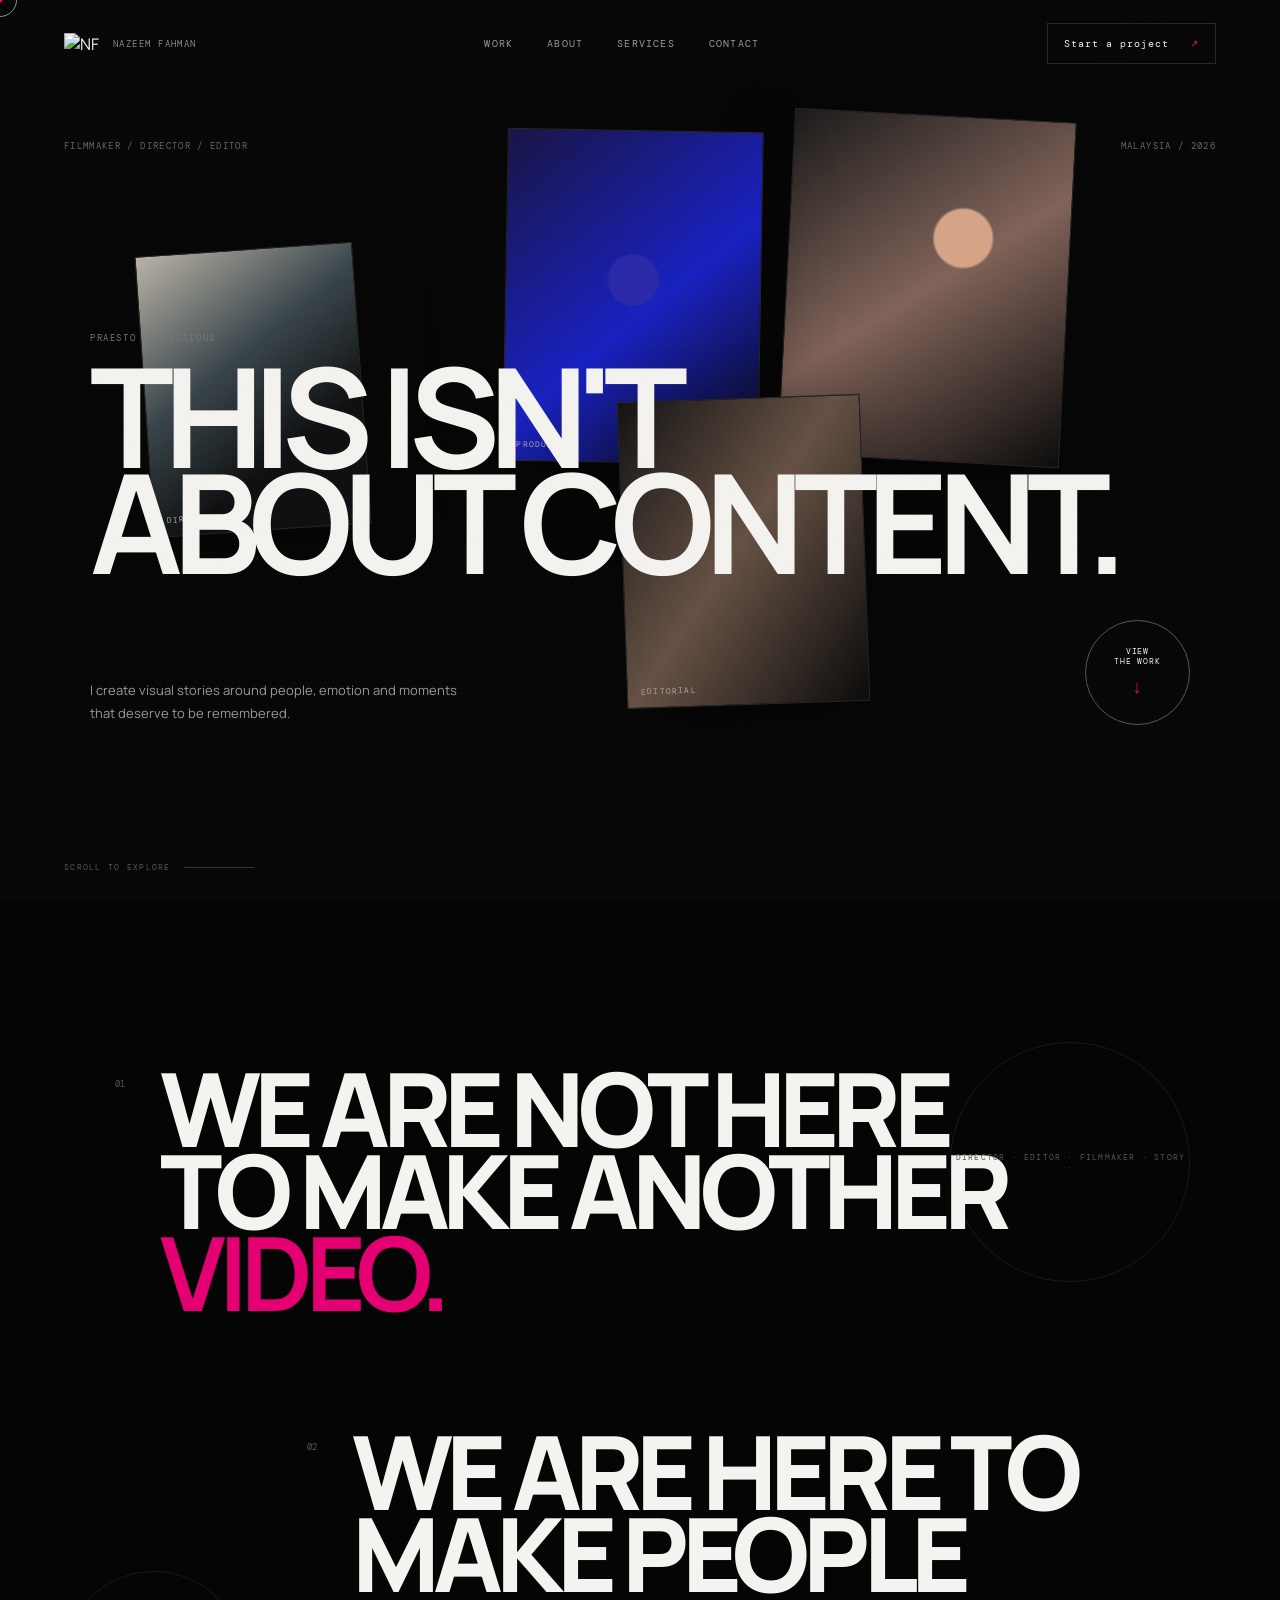
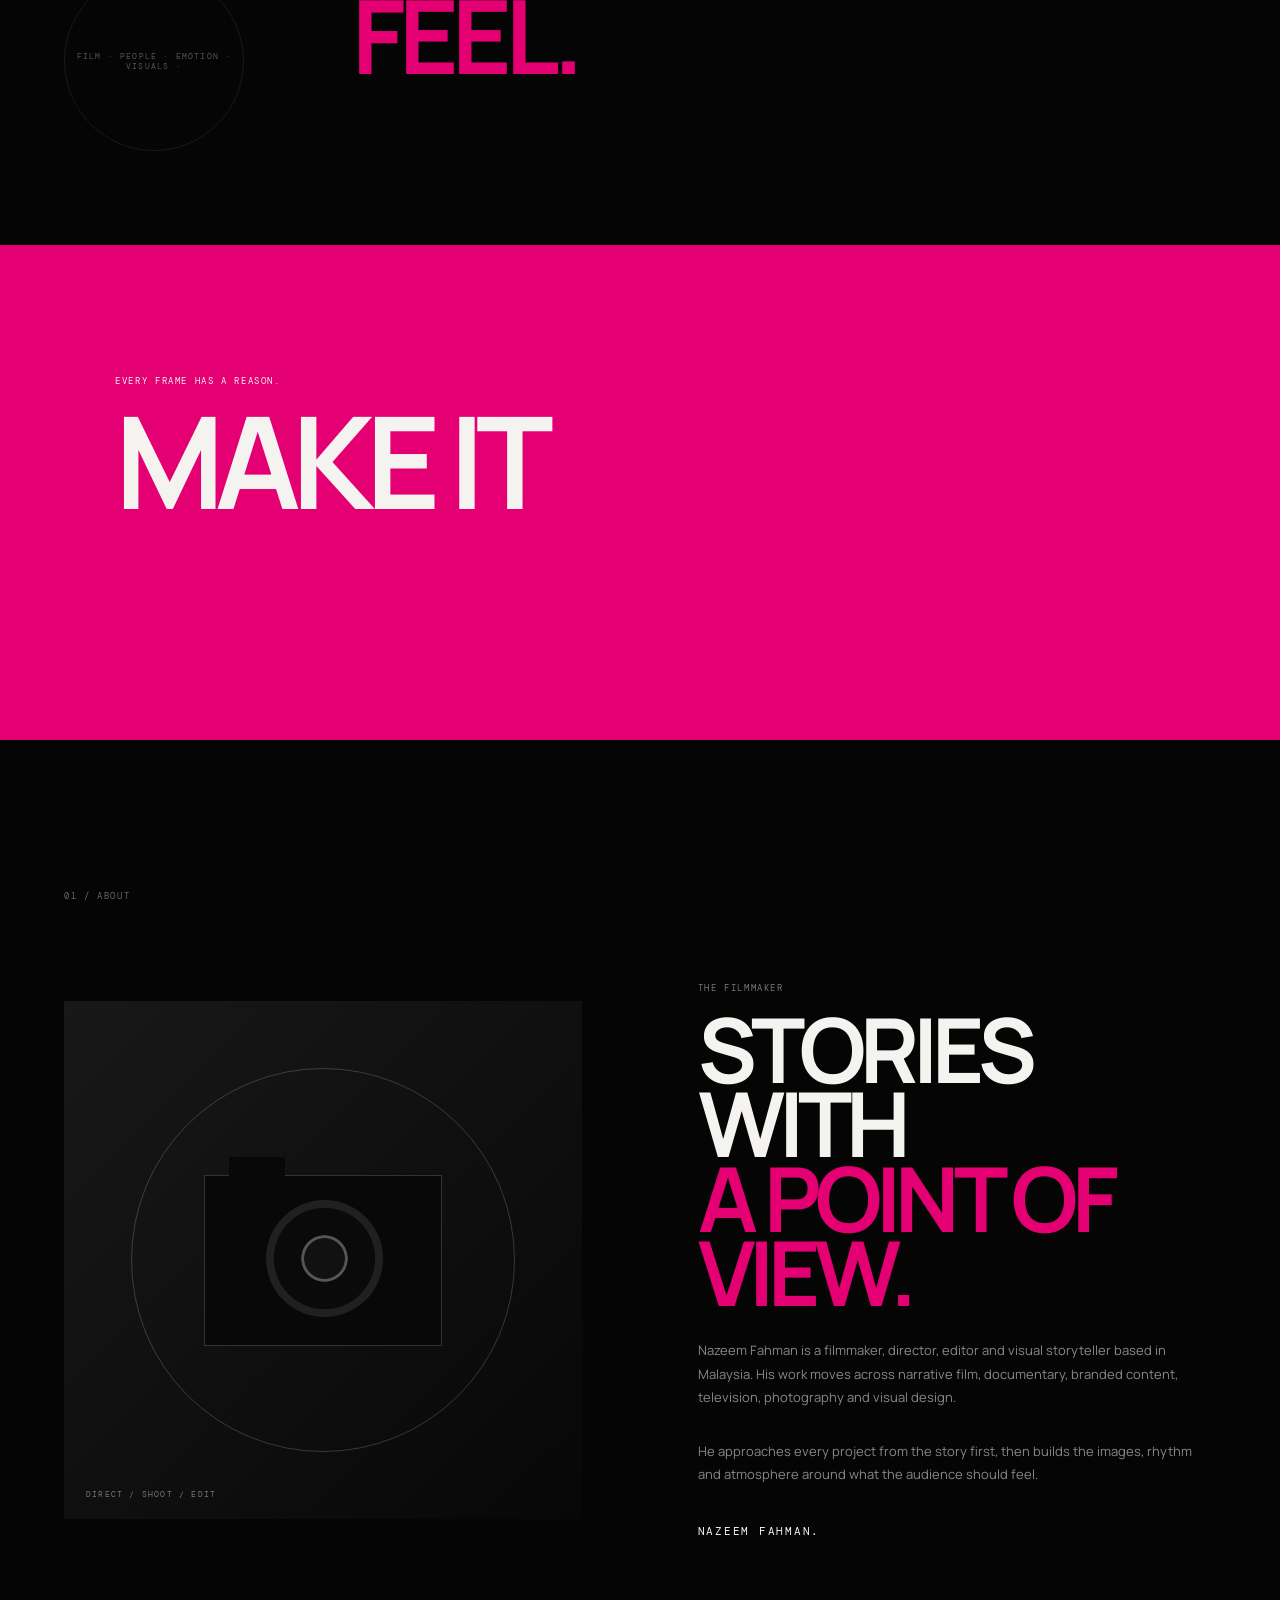
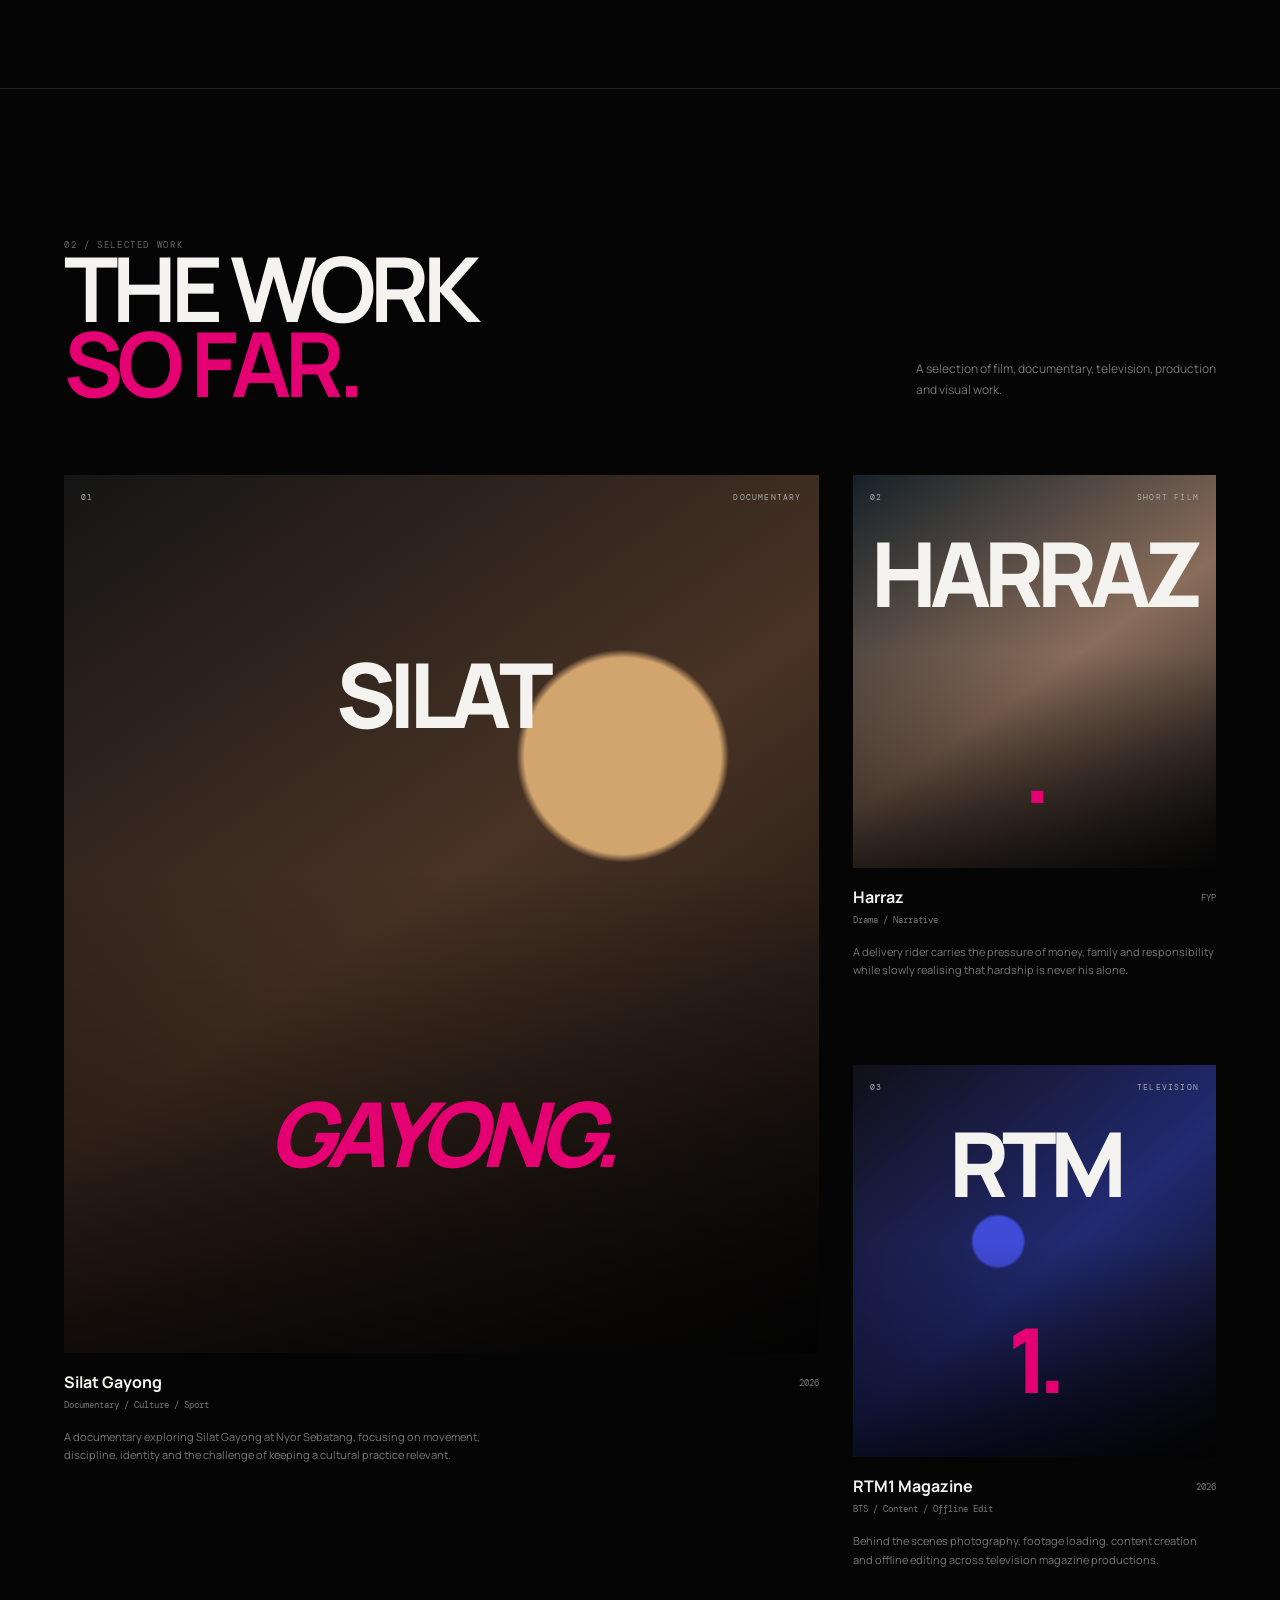
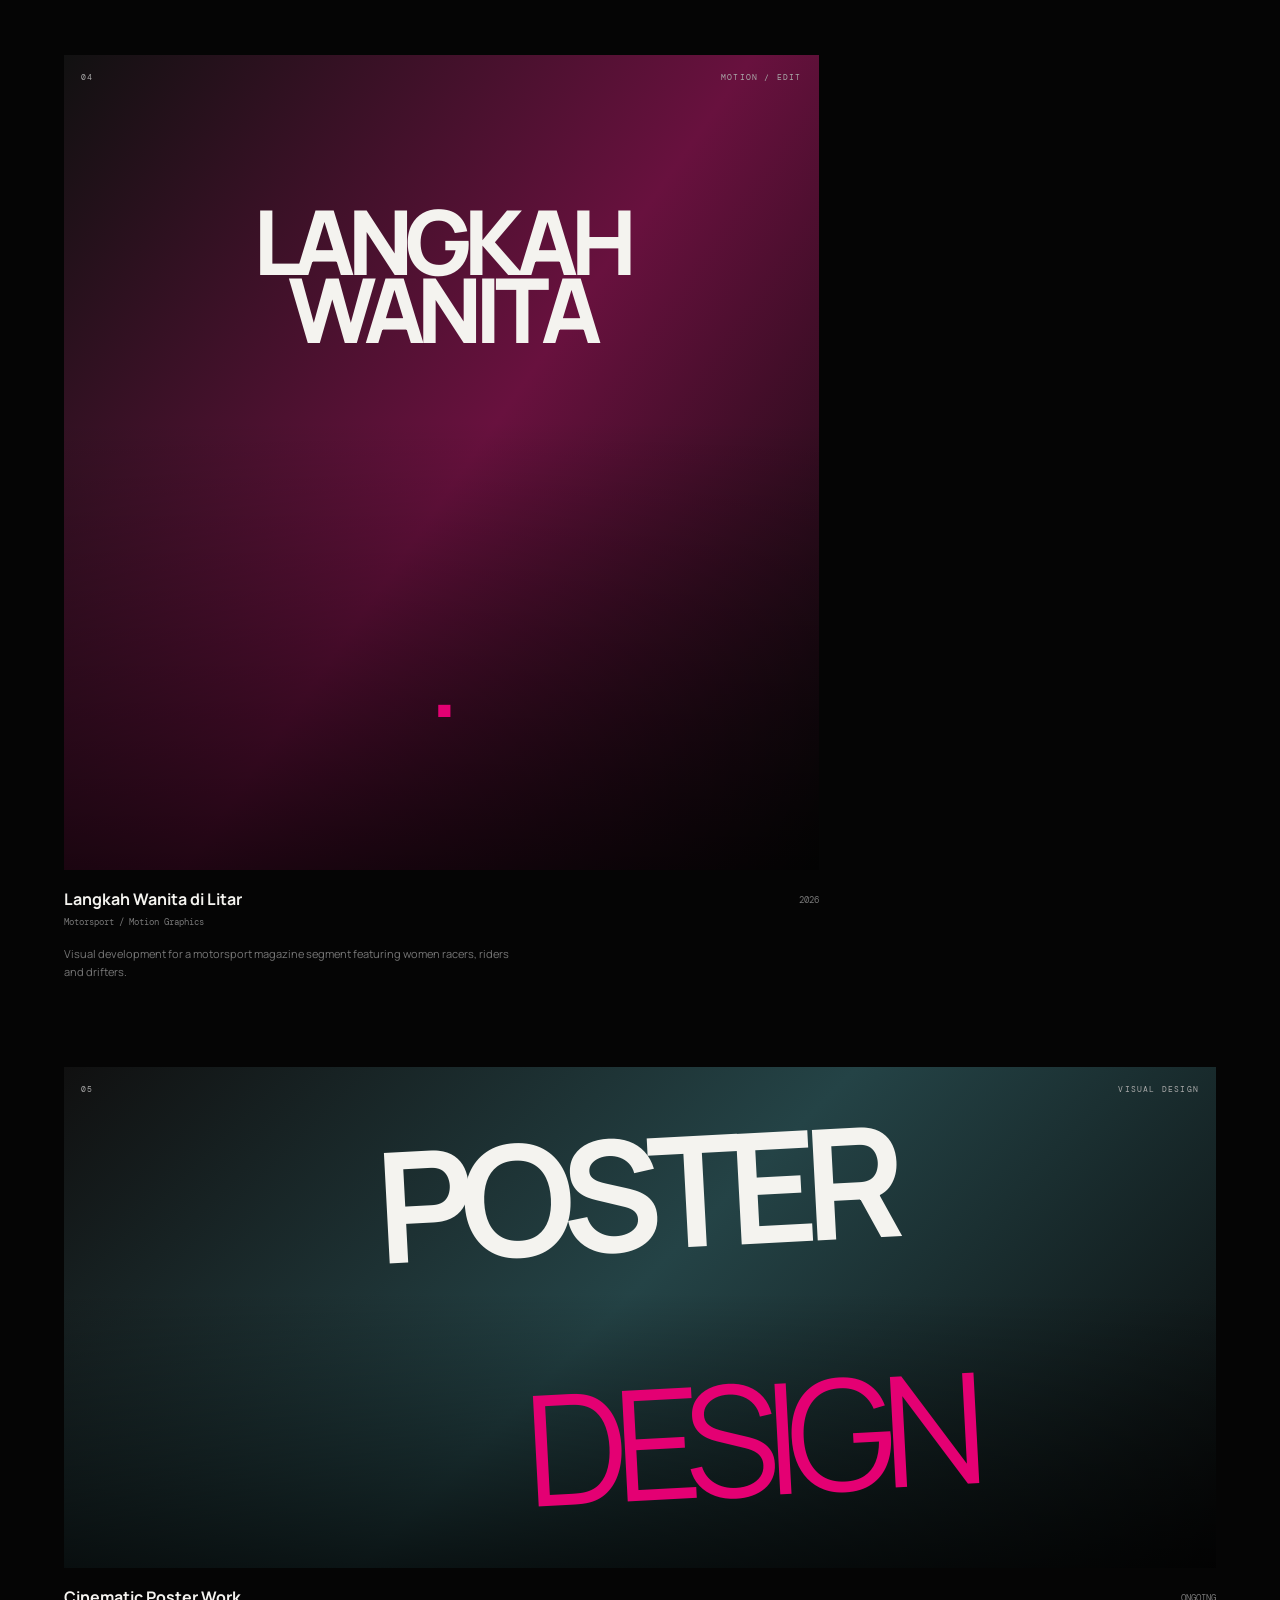
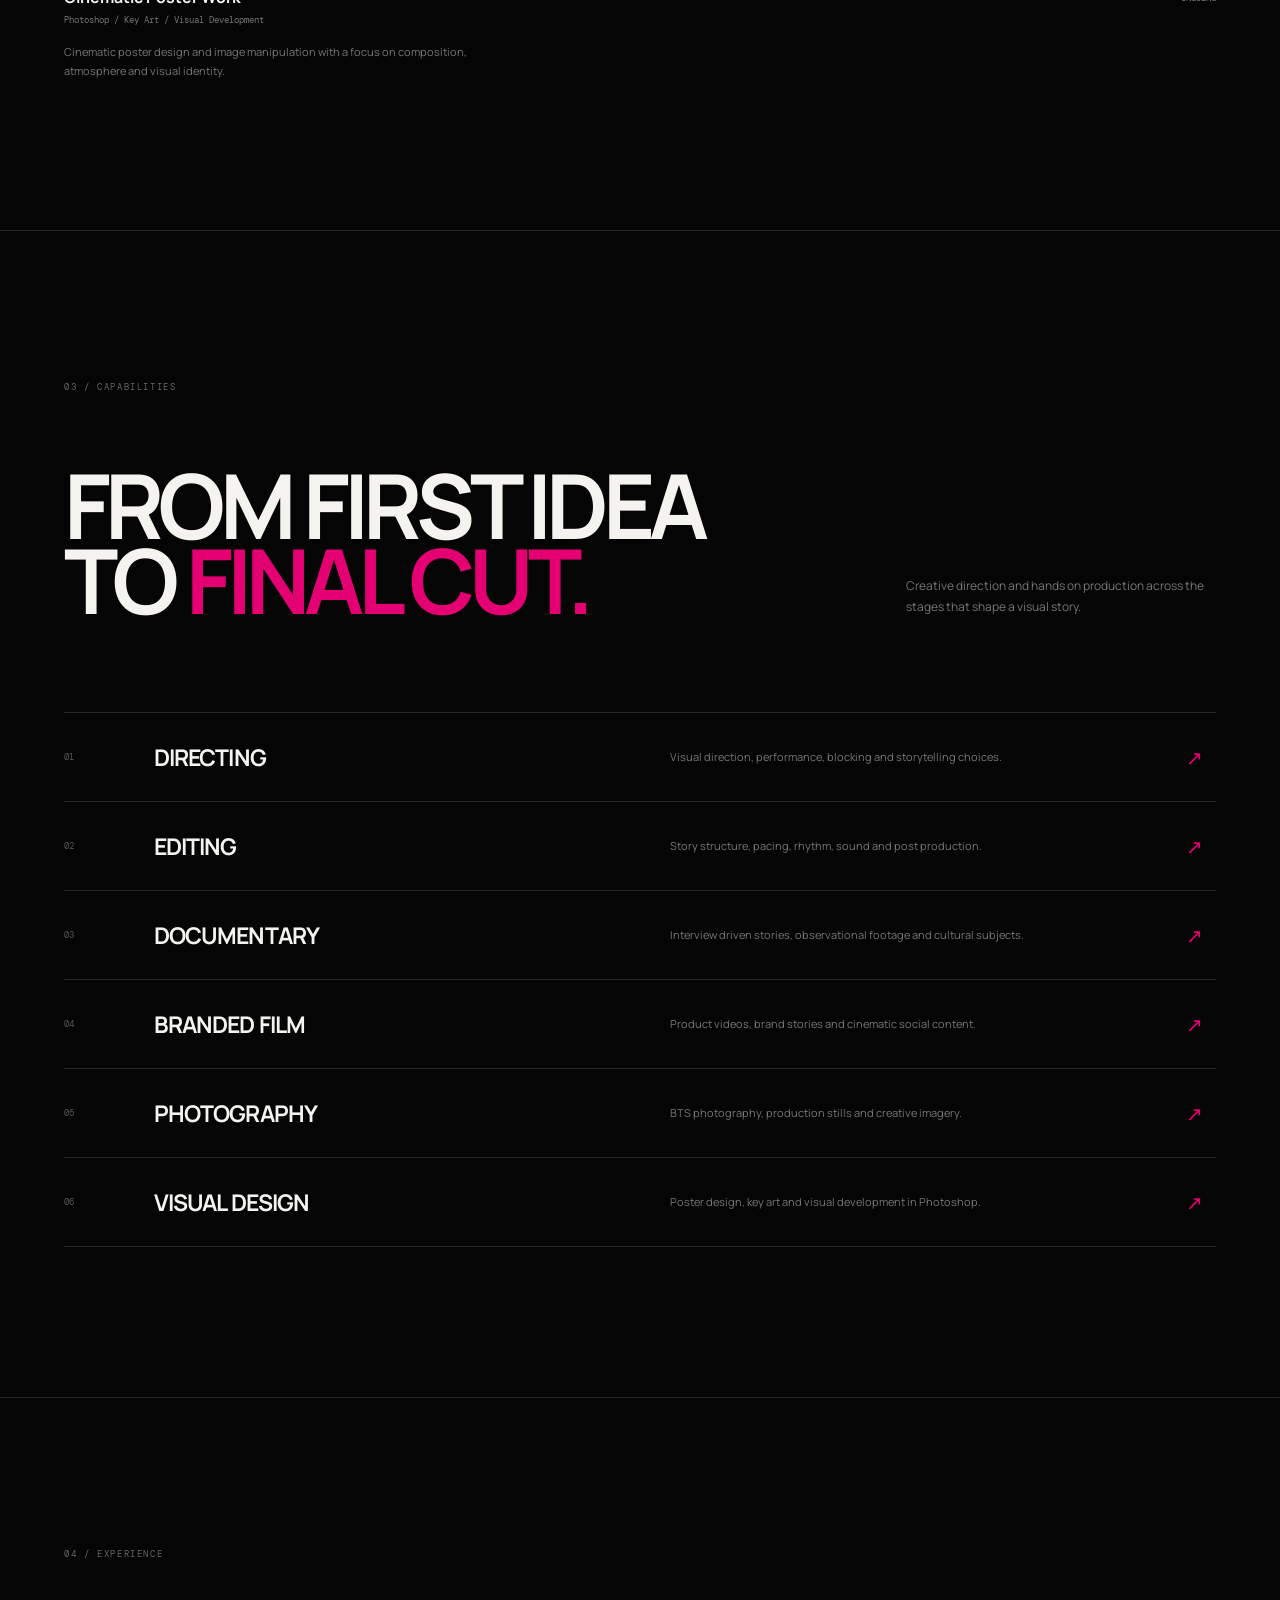
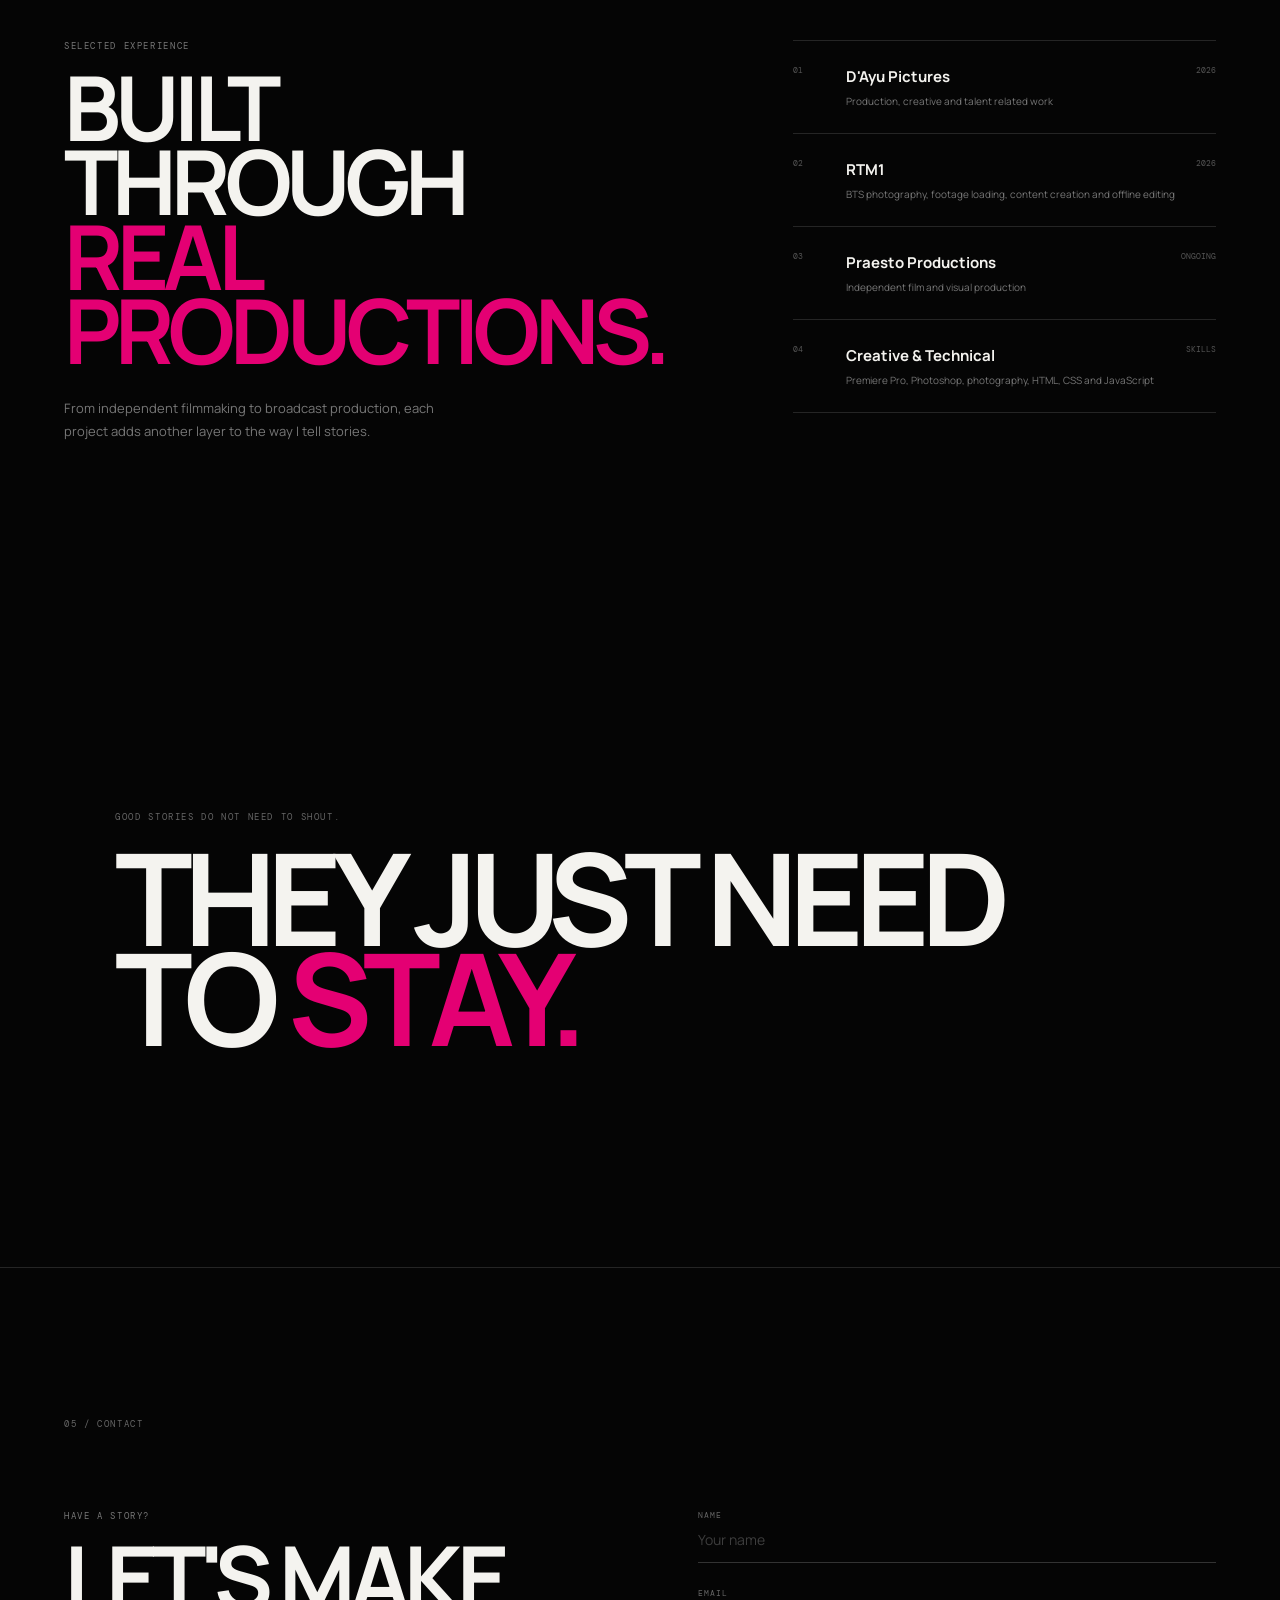
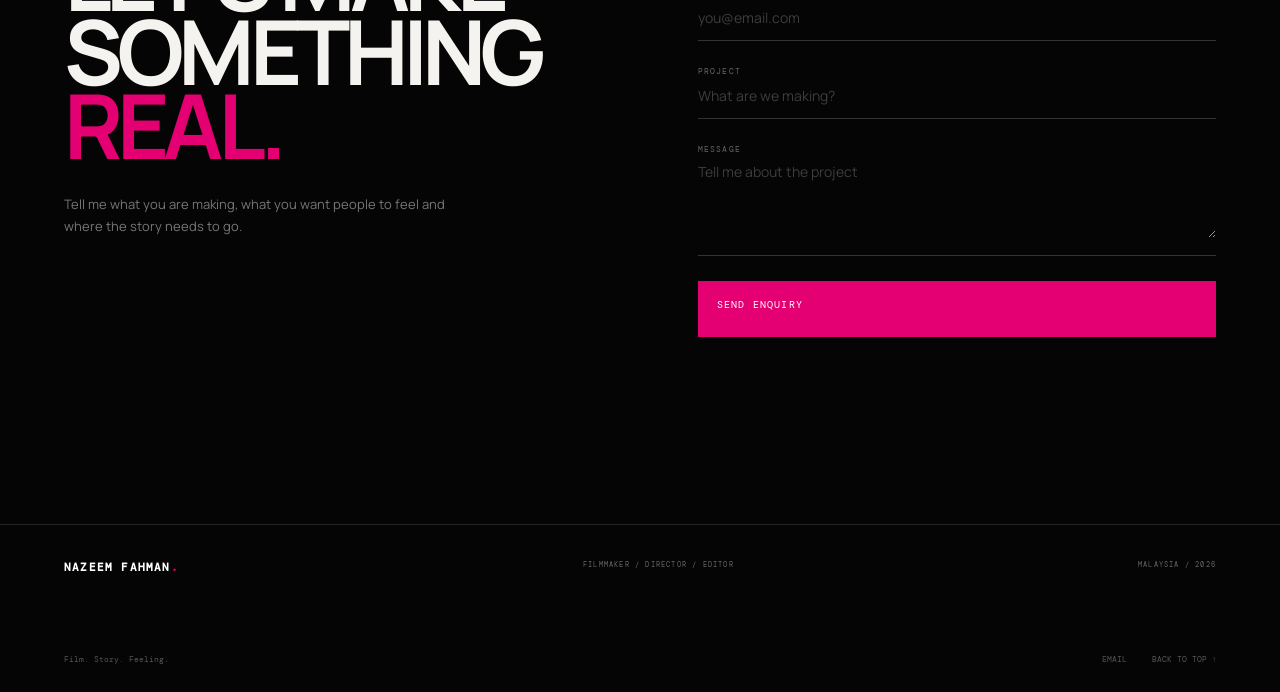
==== commit 90ac4758: "s" ====
--- a/index.html
+++ b/index.html
@@ -18,7 +18,7 @@
 
 <header class="header">
   <a href="#top" class="logo">
-    <strong>NF<span>.</span></strong>
+    <img src="logo.png" alt="NF">
     <small>NAZEEM FAHMAN</small>
   </a>
 
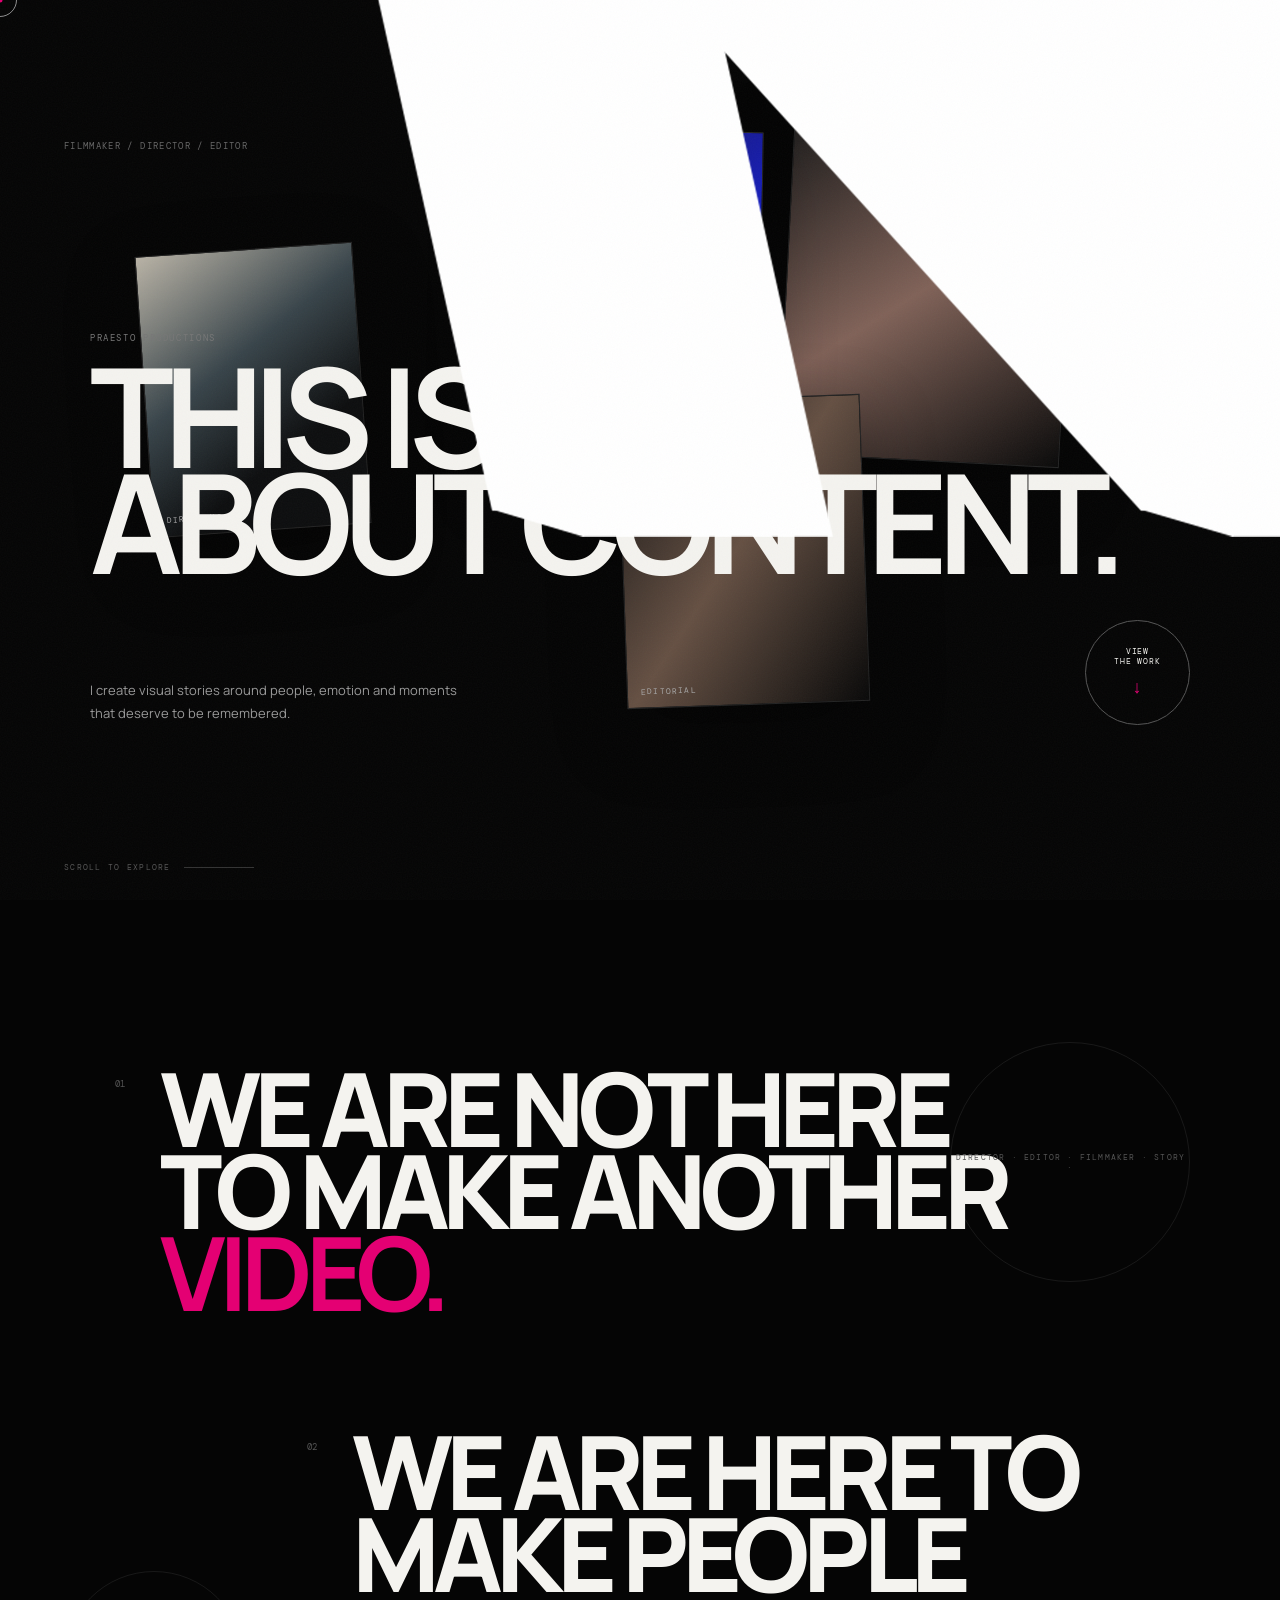
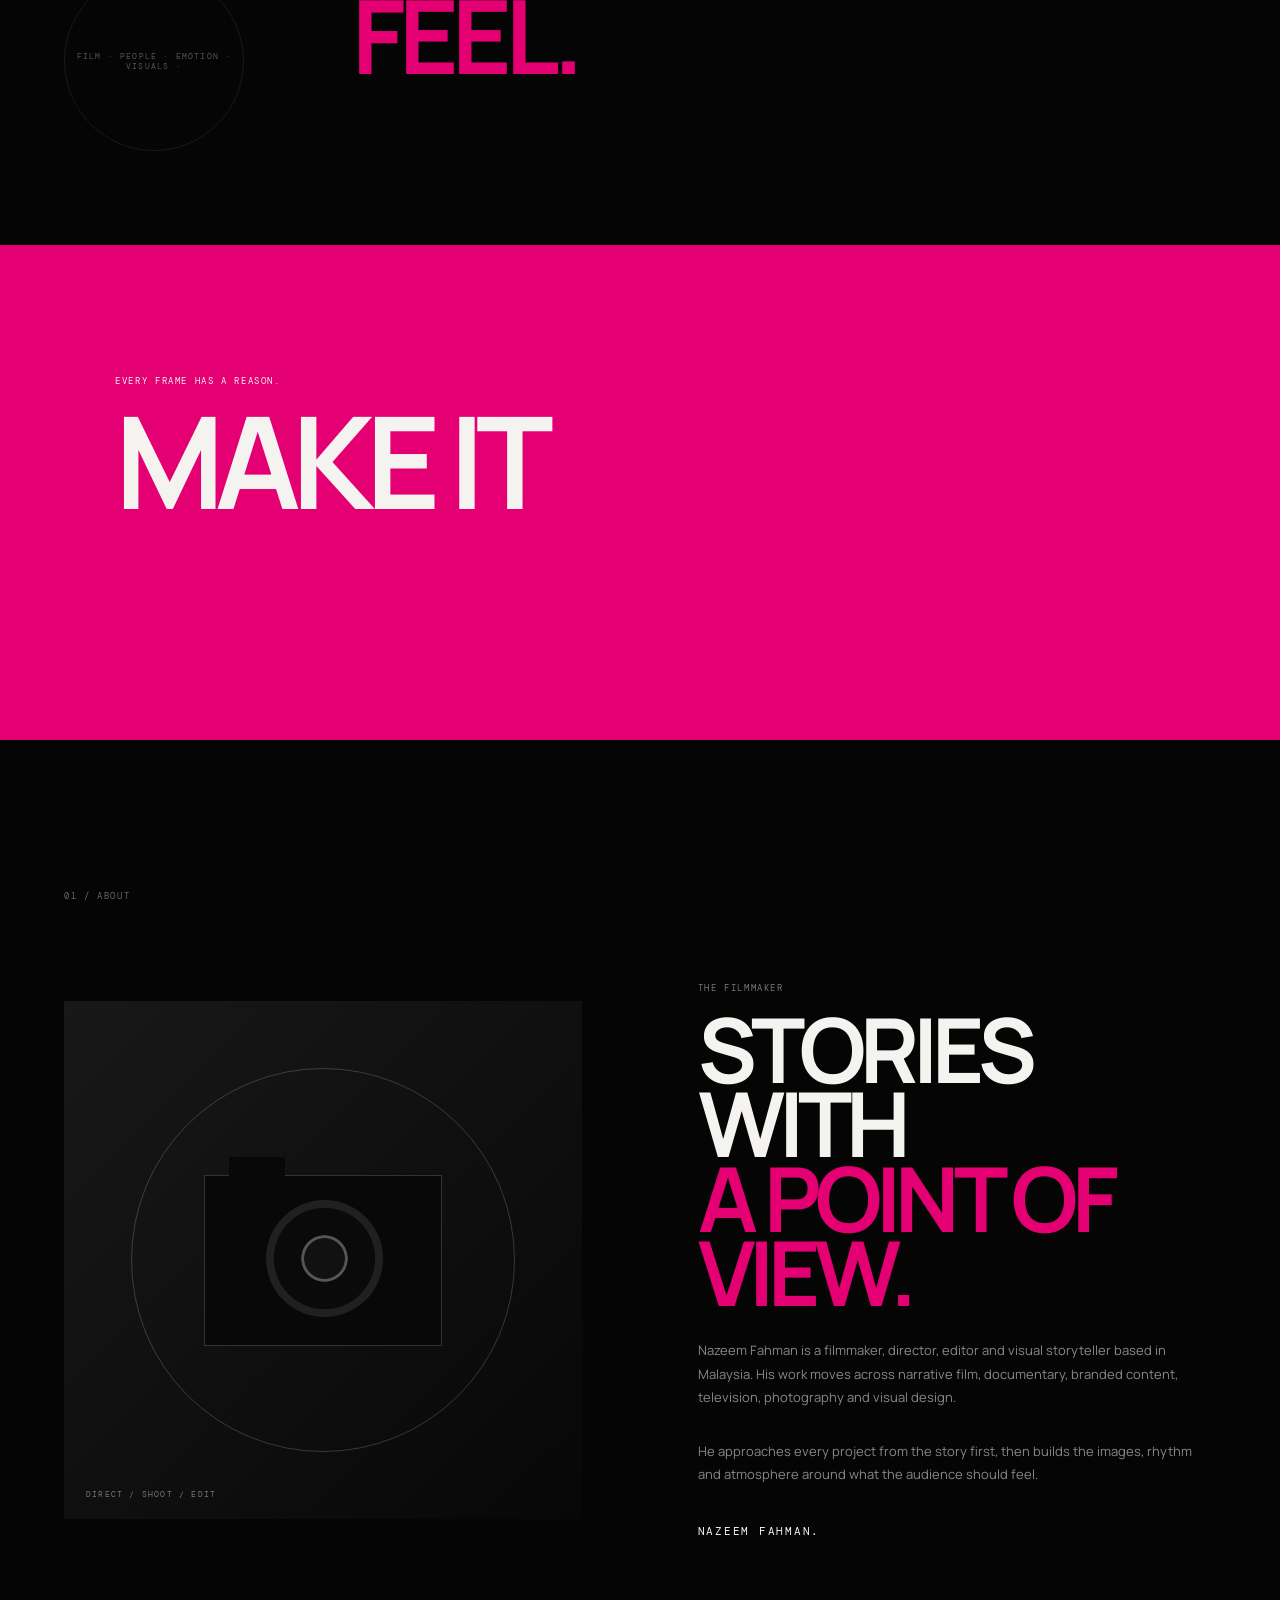
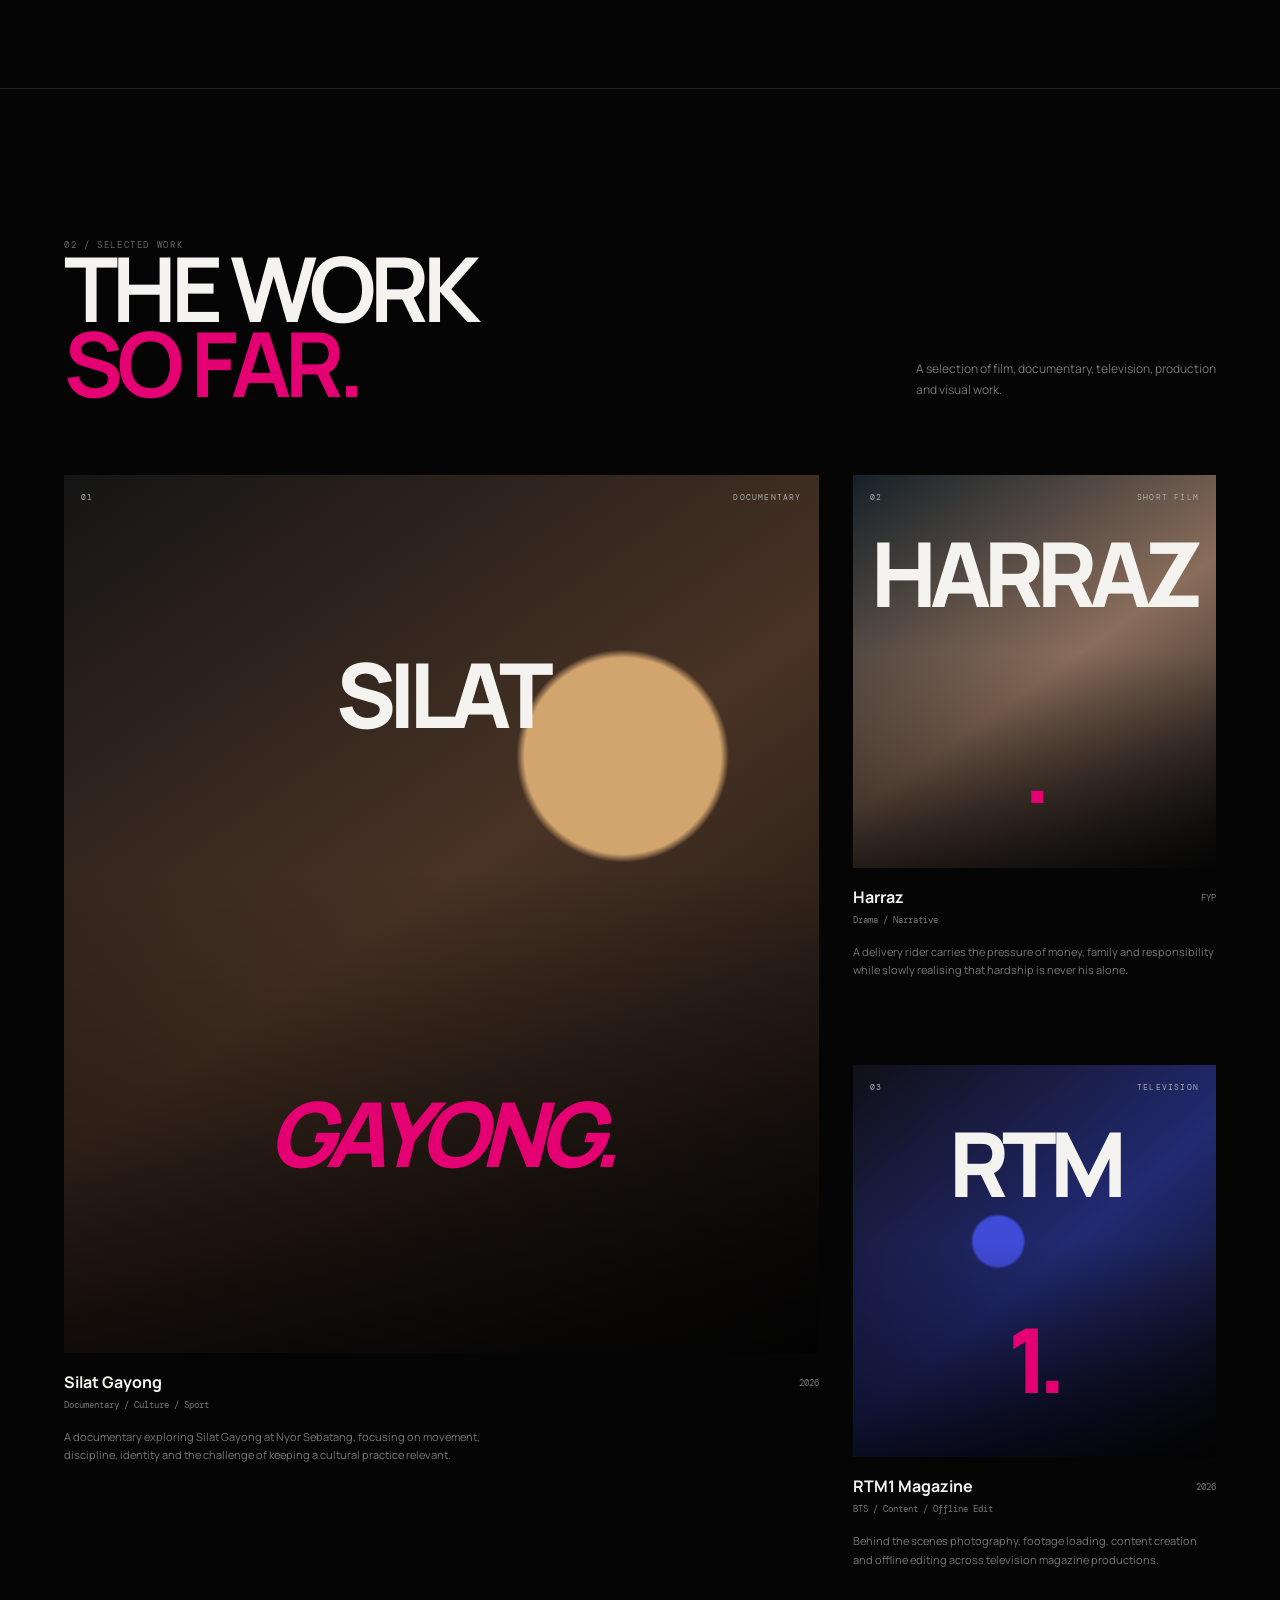
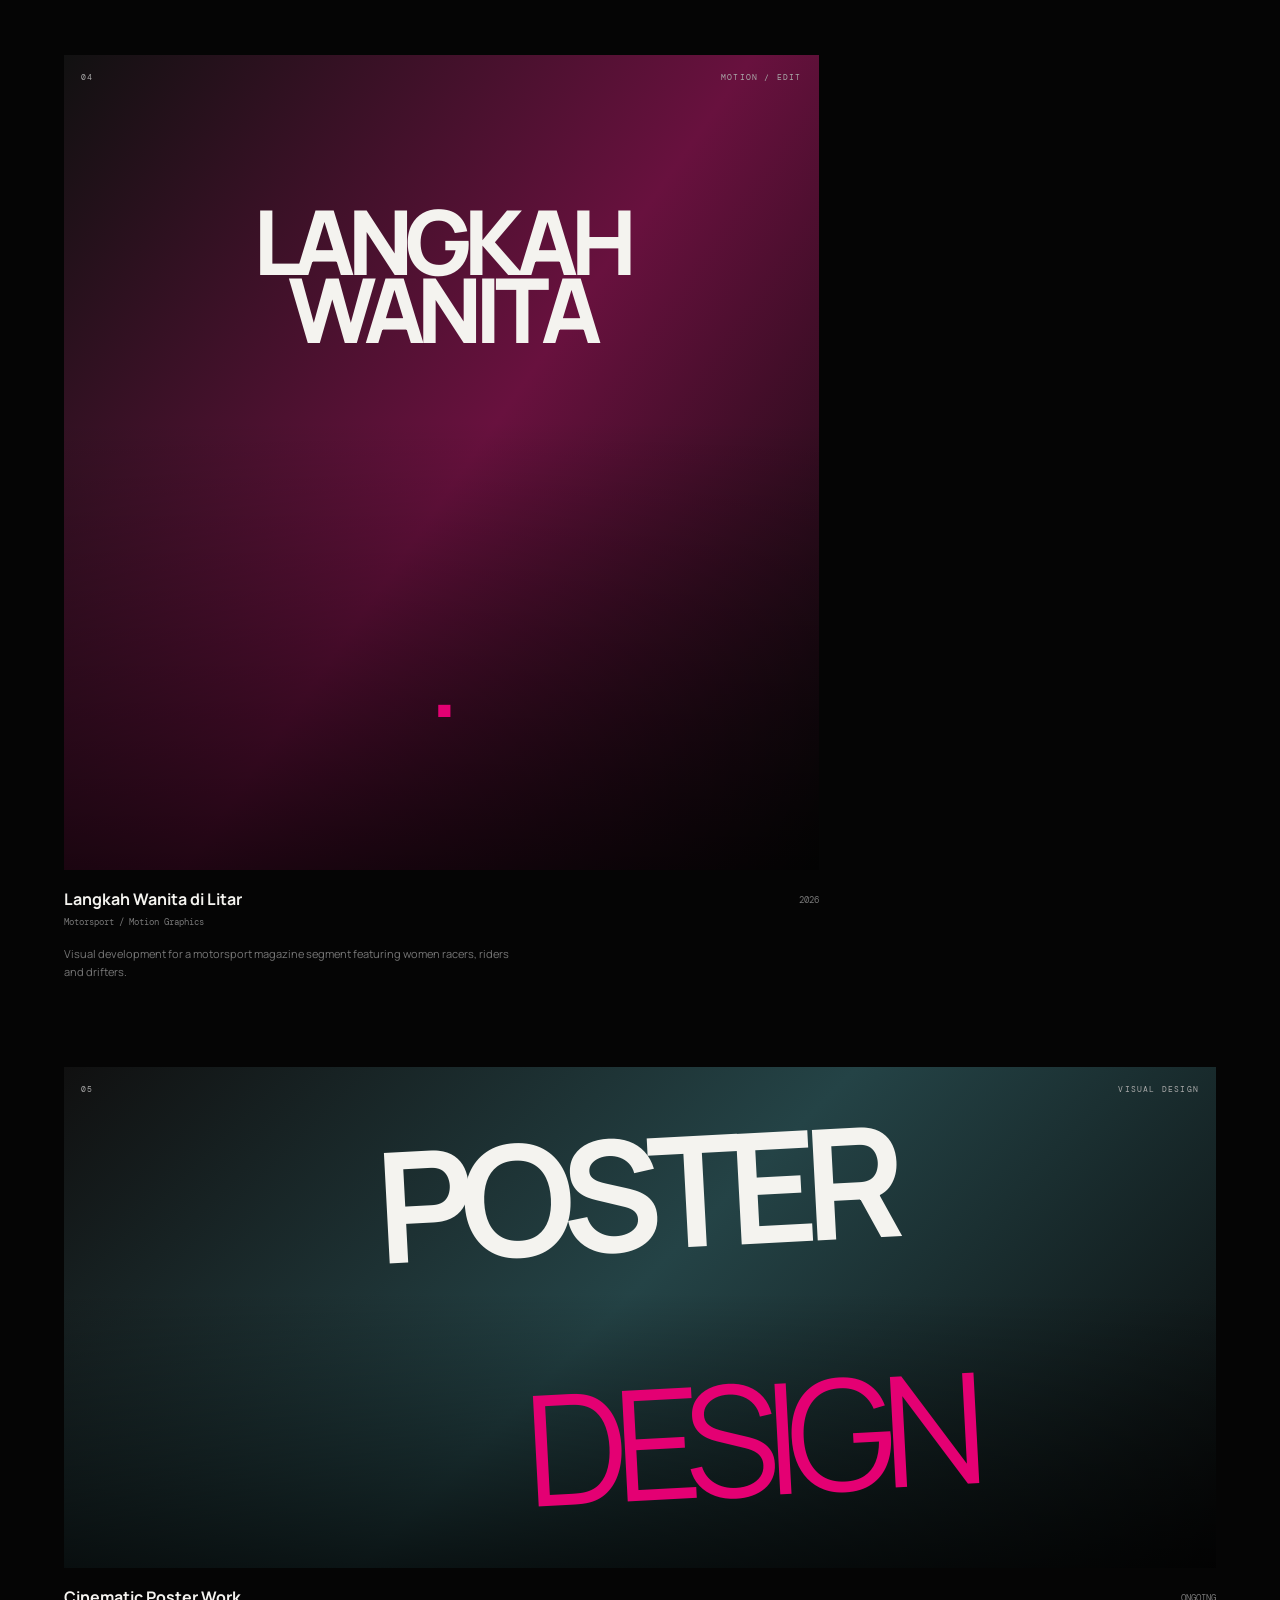
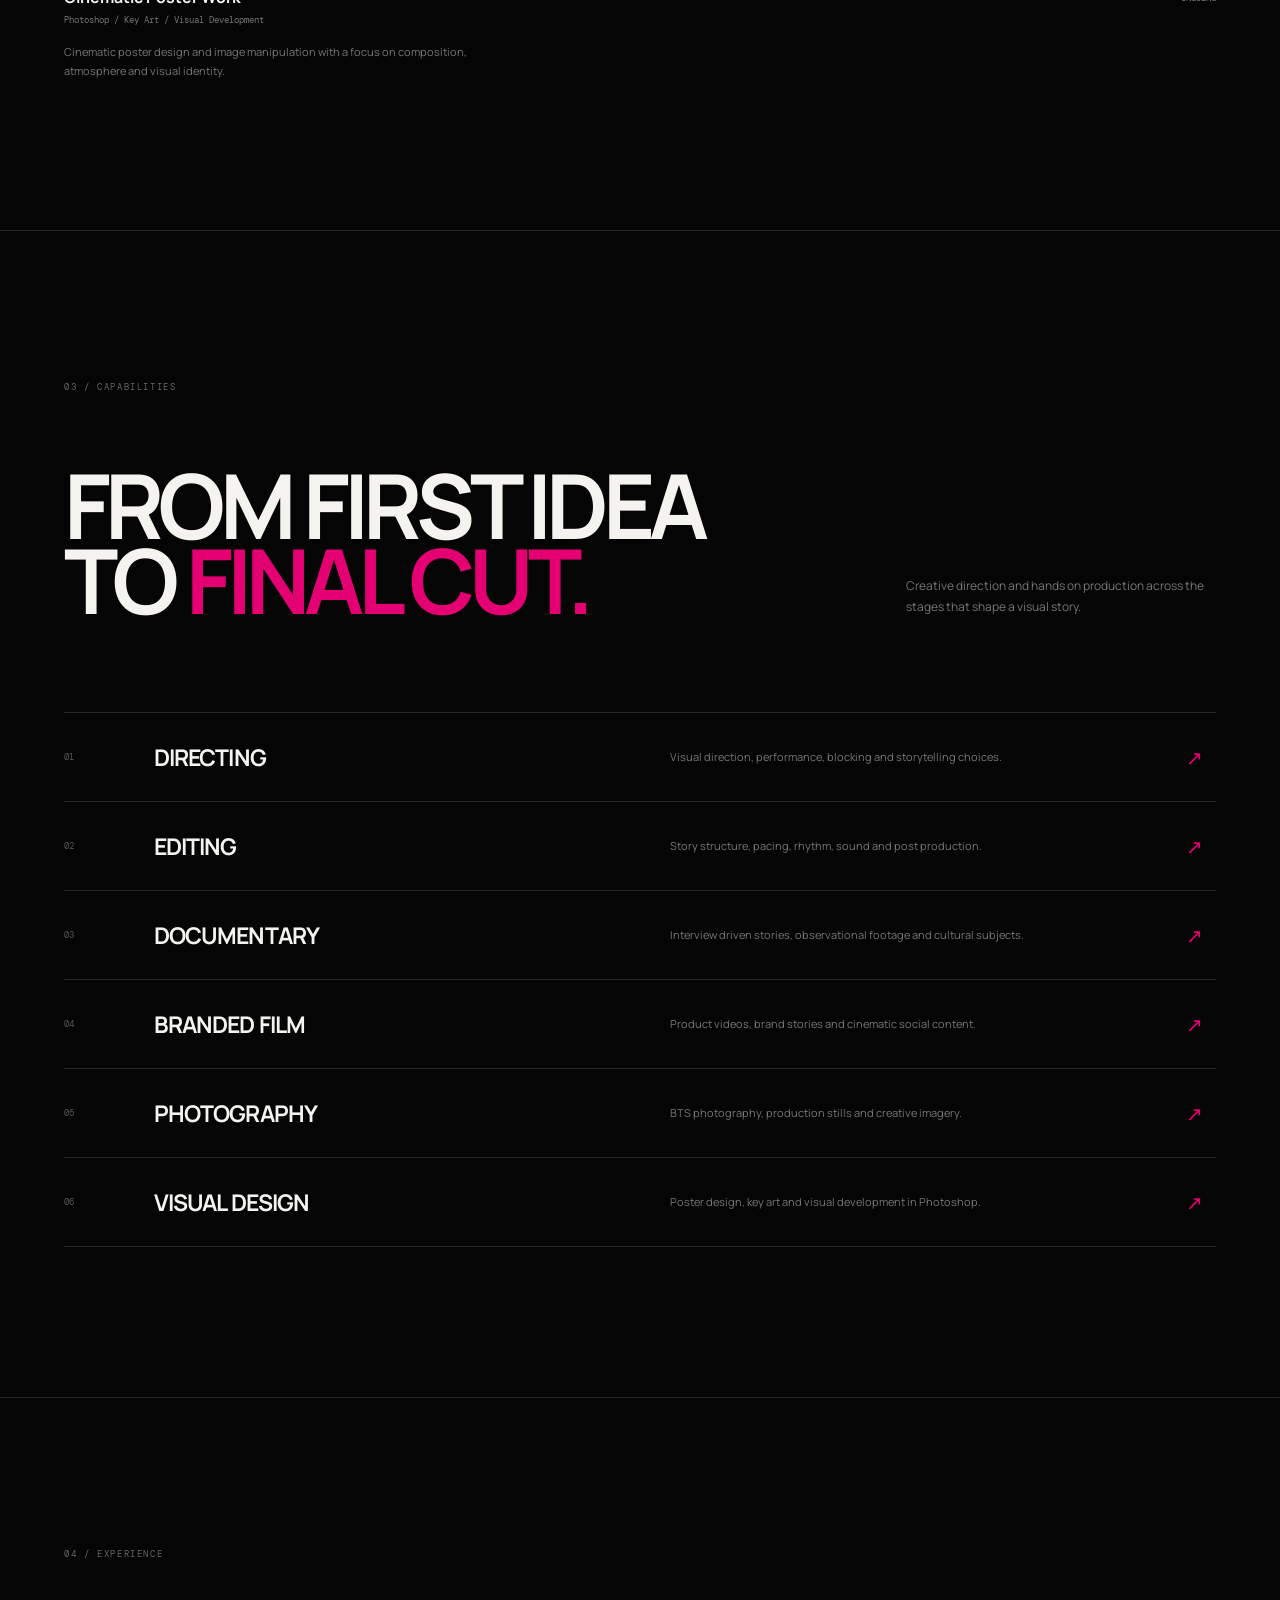
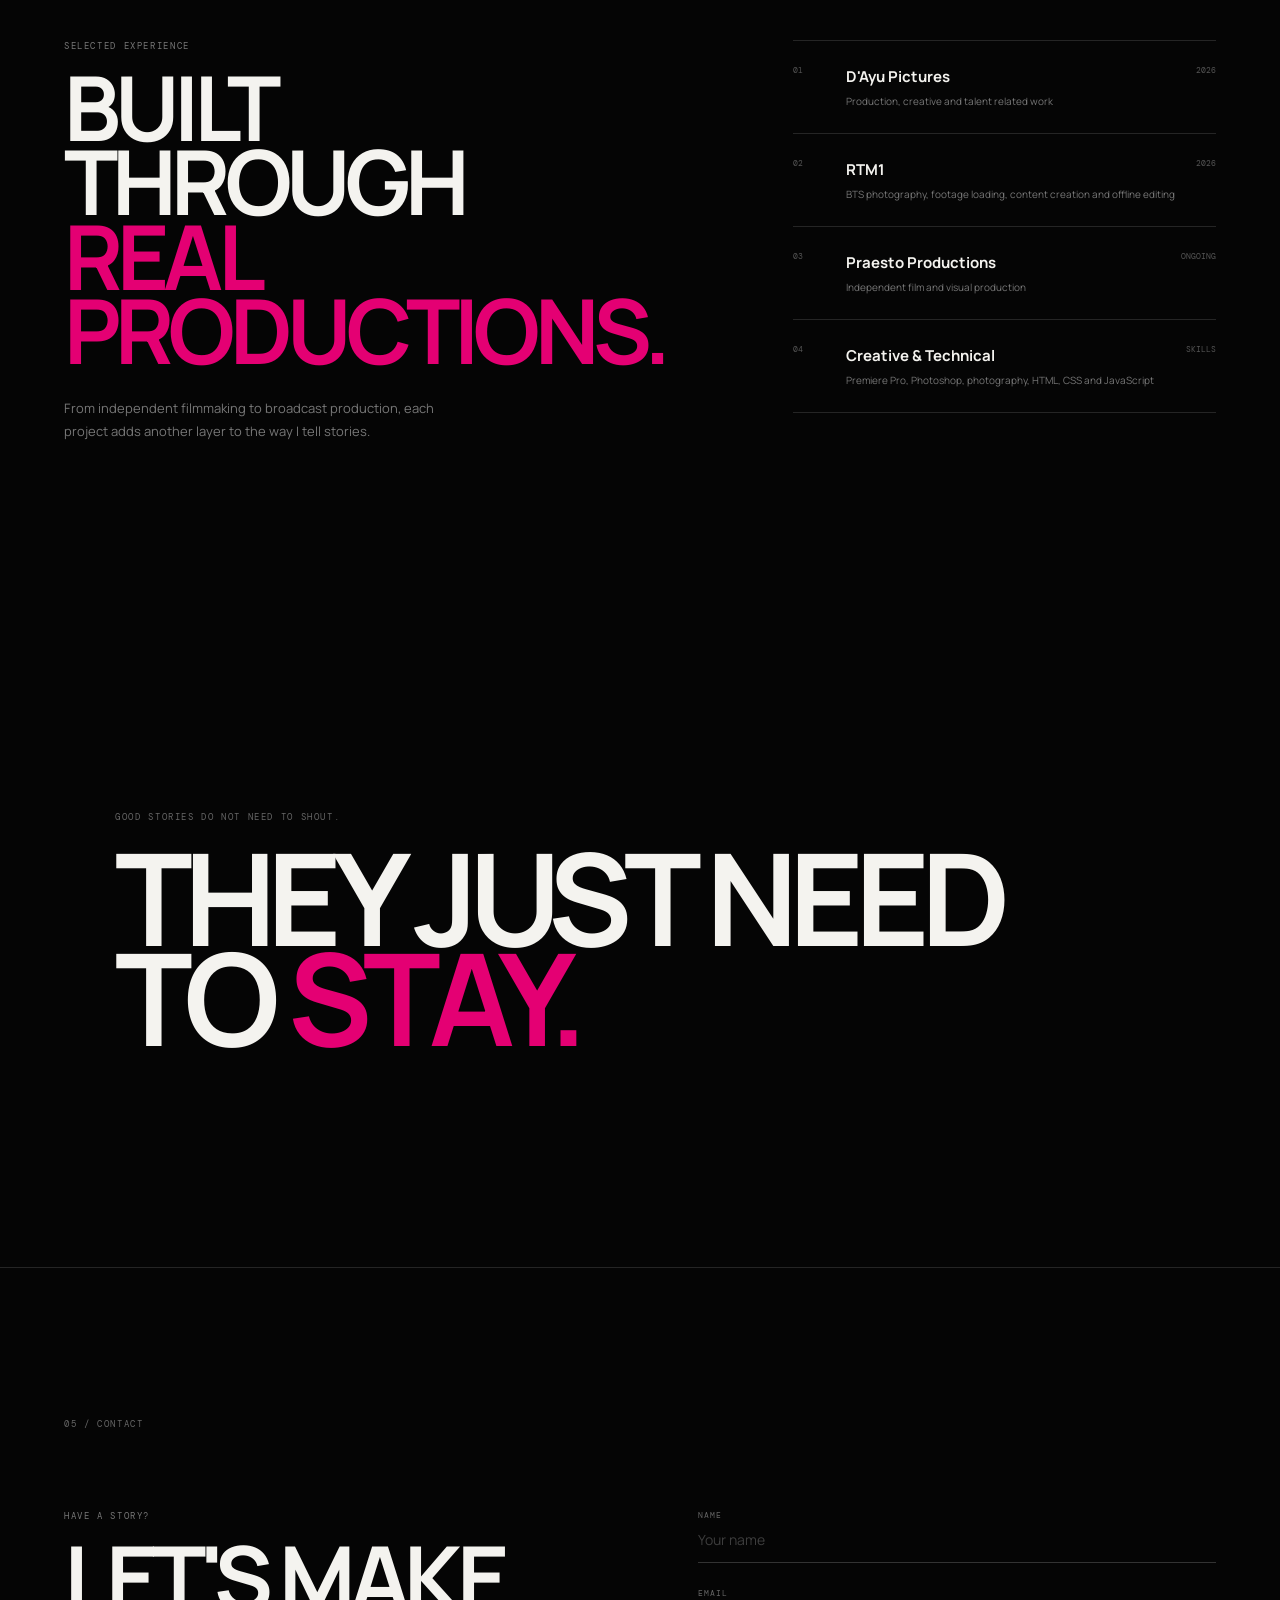
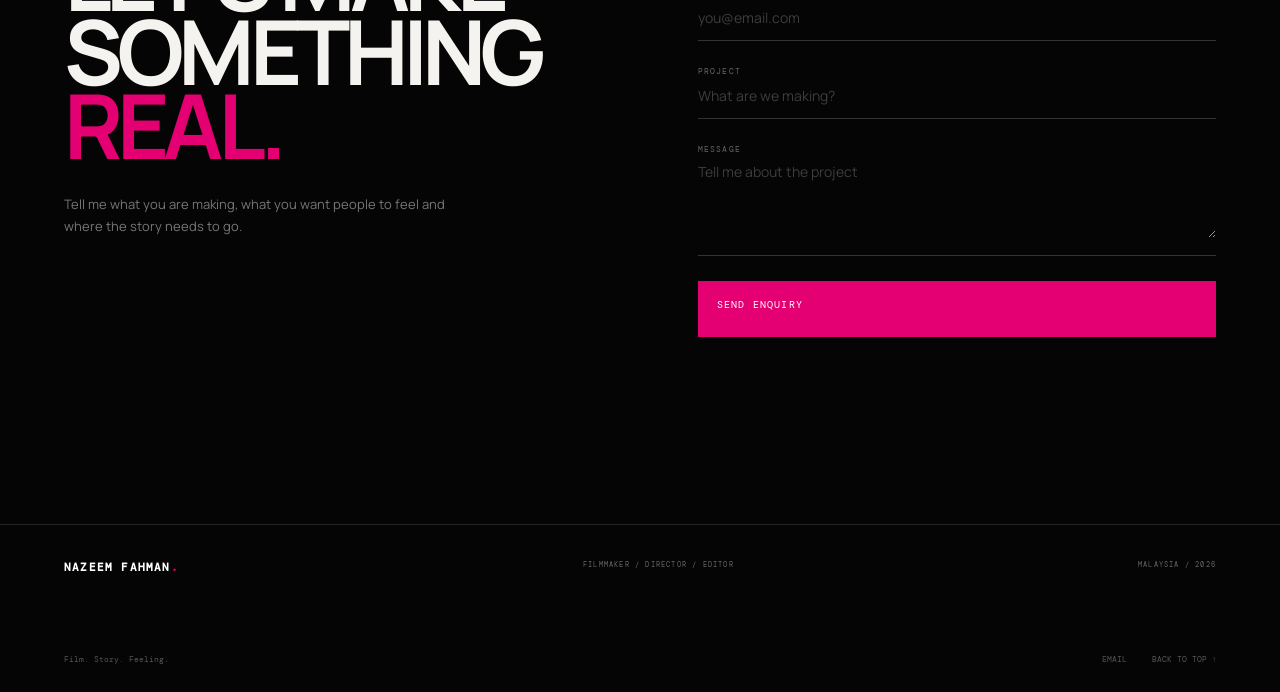
==== commit 6331b3cc: "s" ====
--- a/index.html
+++ b/index.html
@@ -18,7 +18,7 @@
 
 <header class="header">
   <a href="#top" class="logo">
-    <img src="logo.png" alt="NF">
+    <img src="assets/img/logowhite.png" alt="NF">
     <small>NAZEEM FAHMAN</small>
   </a>
 
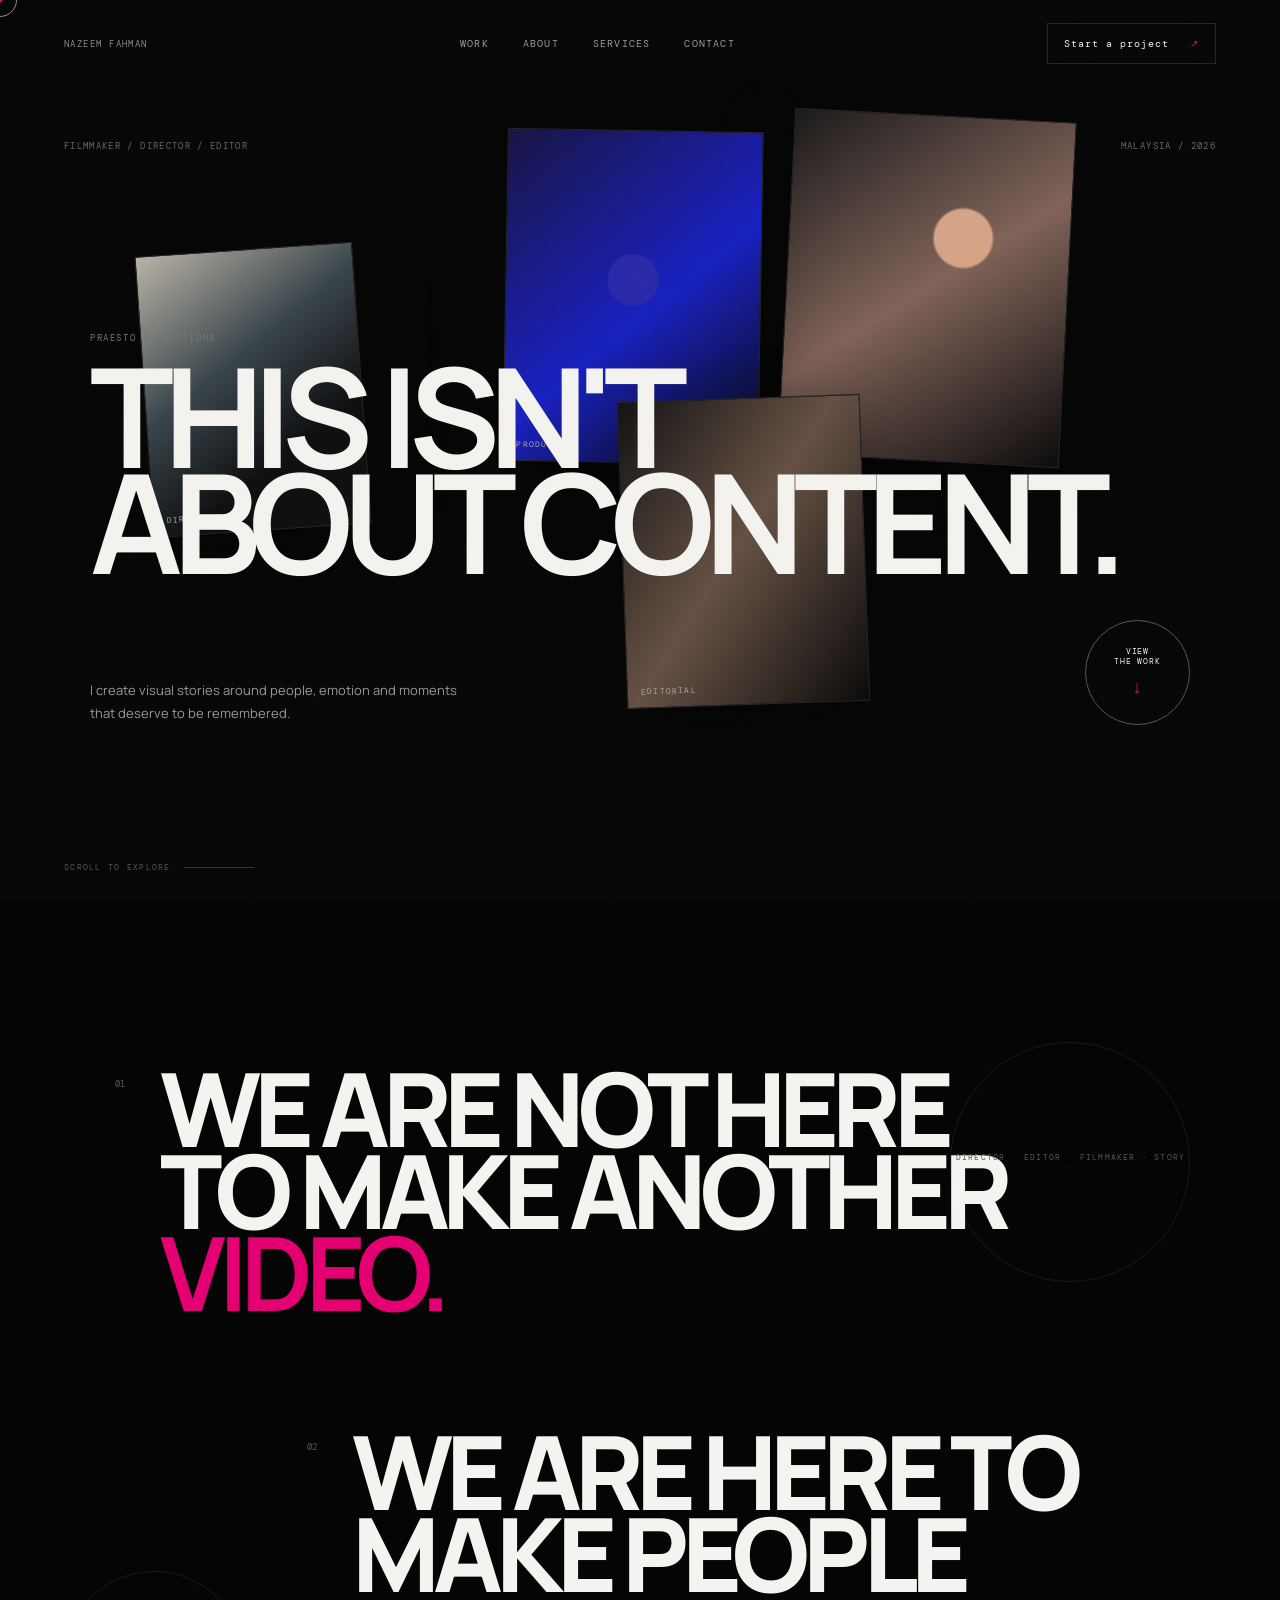
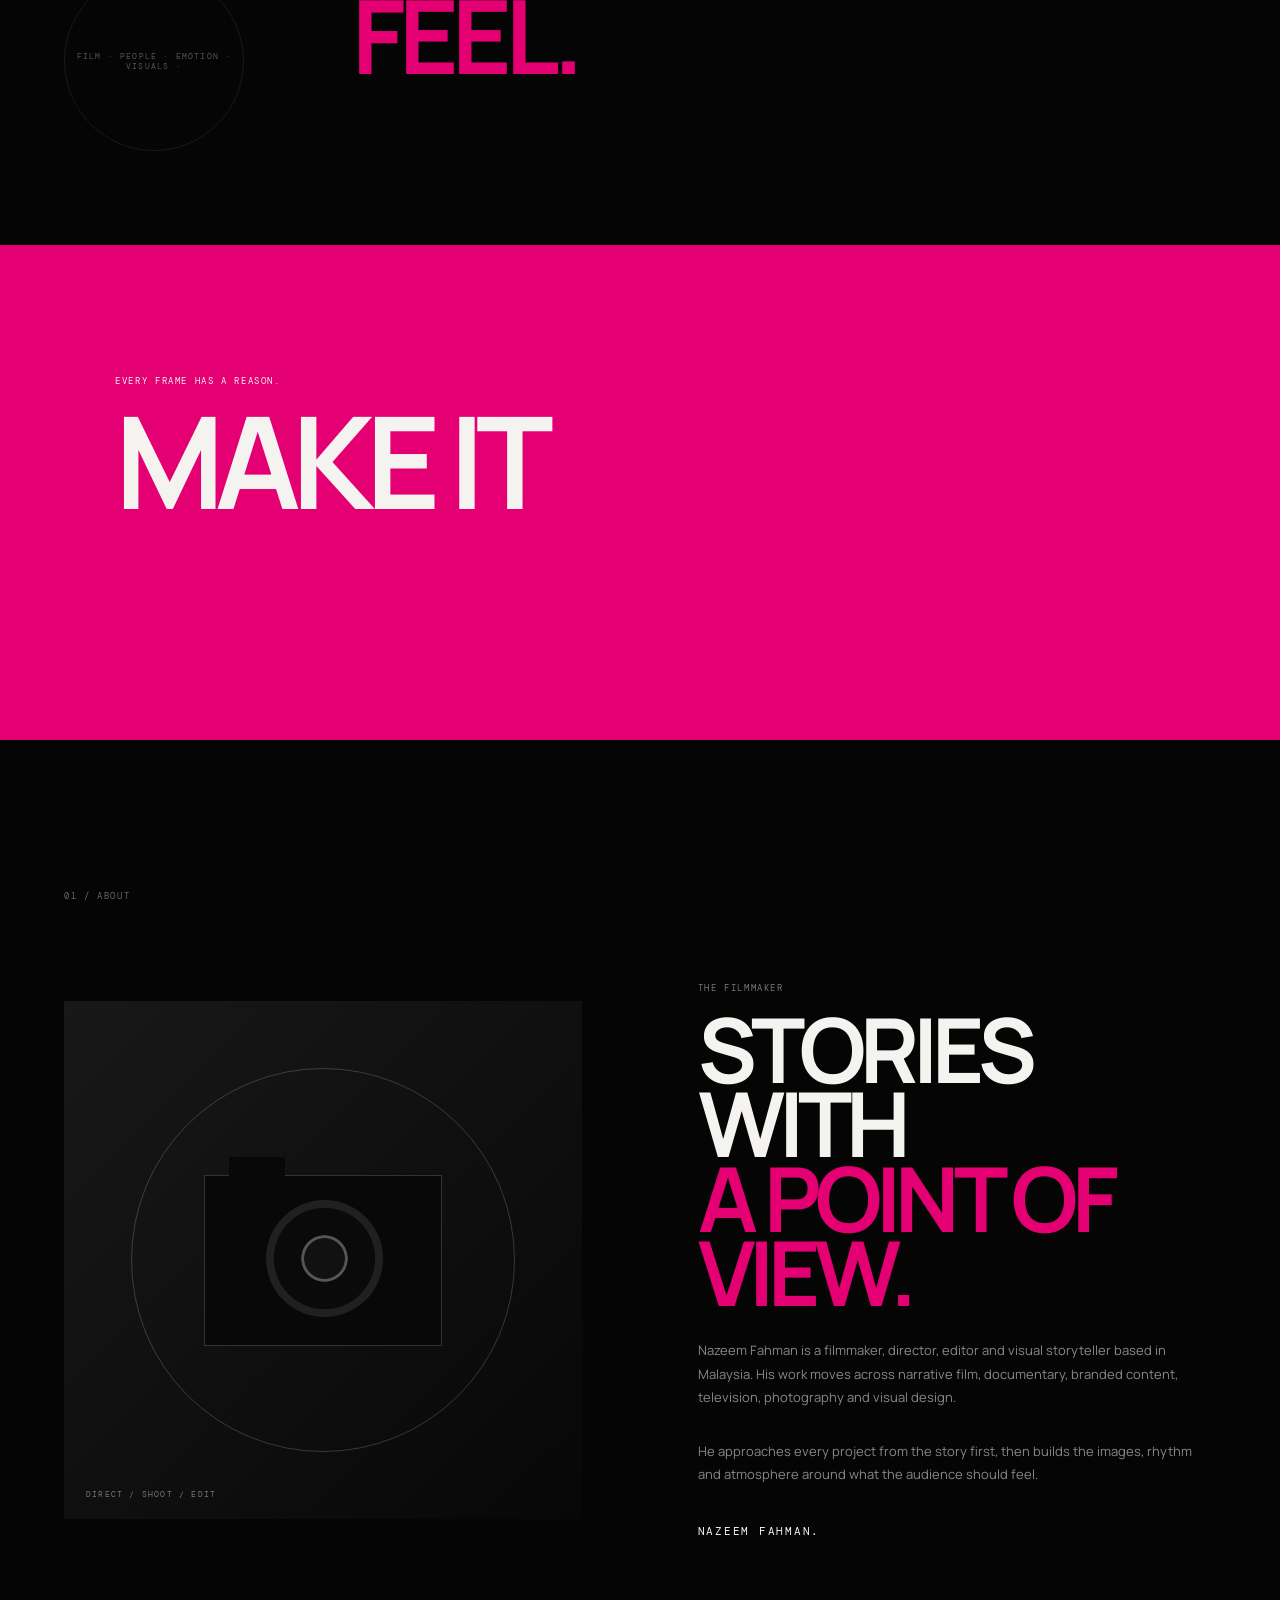
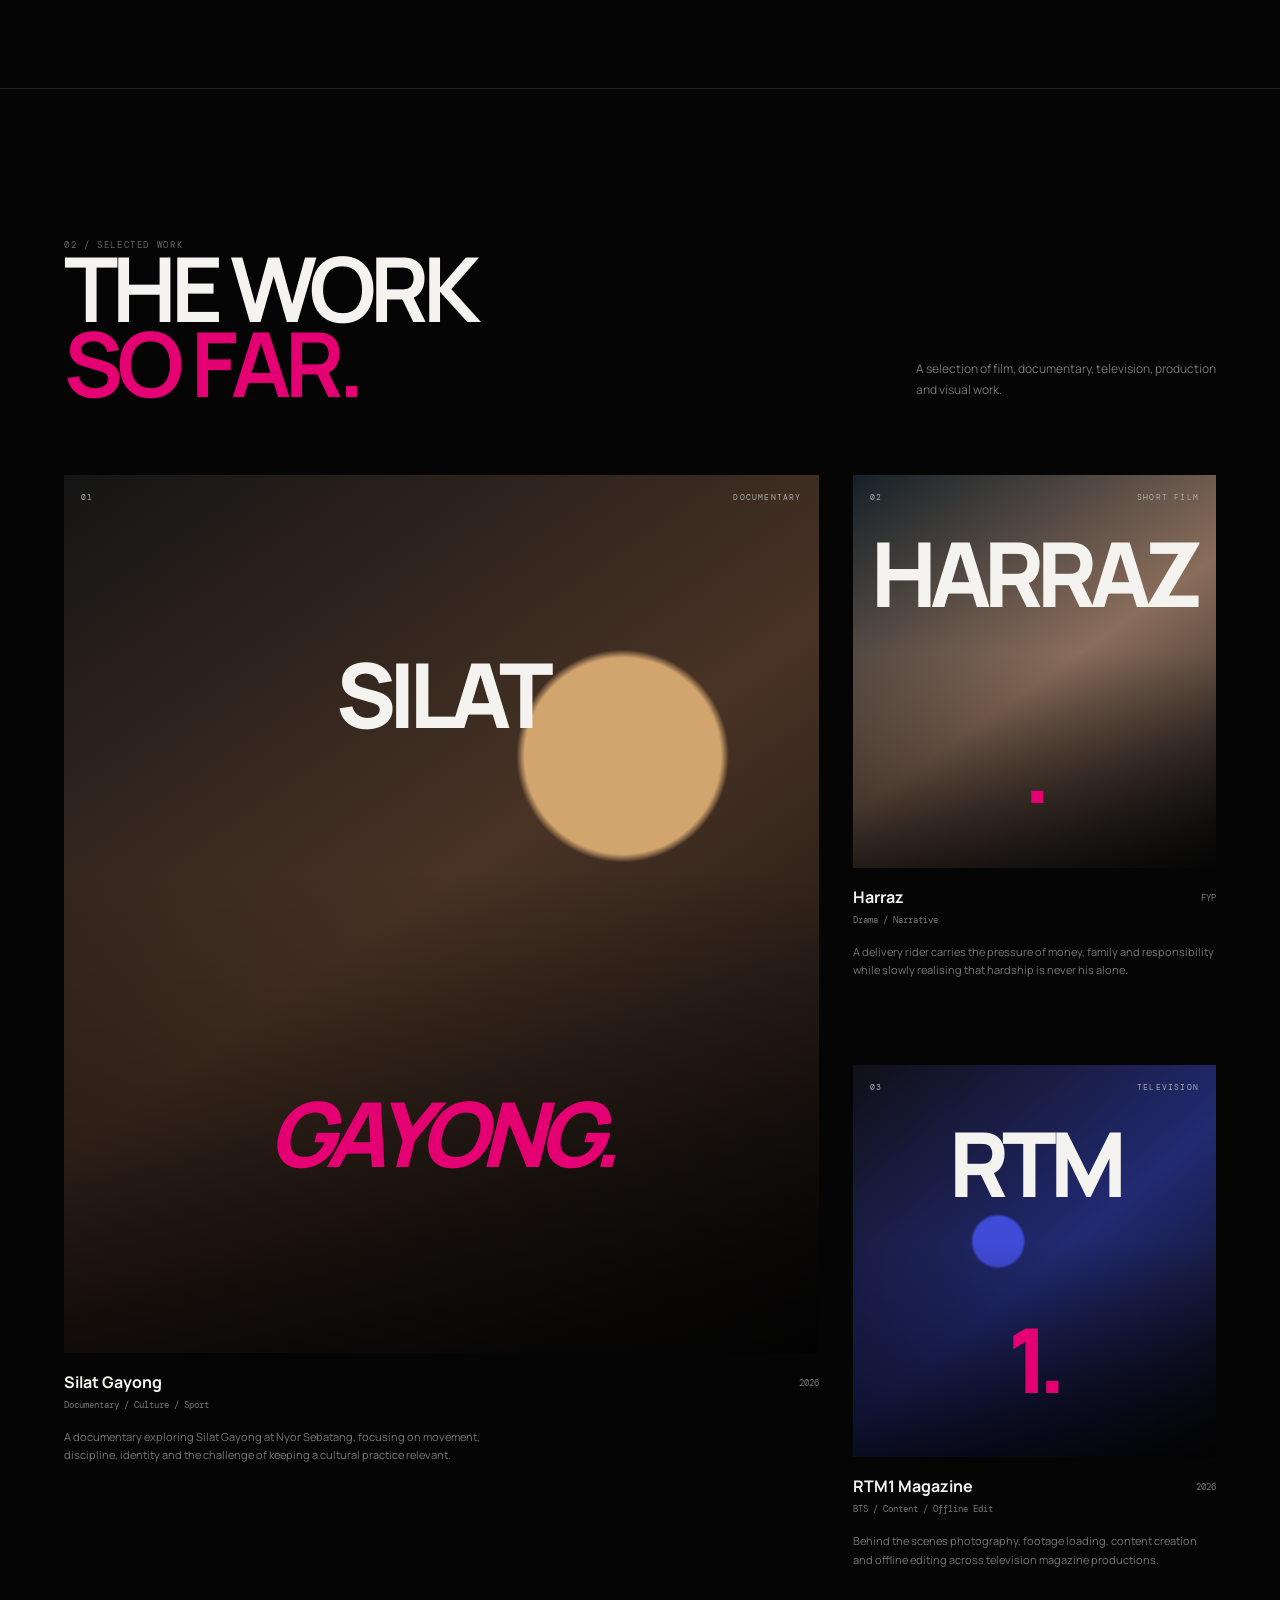
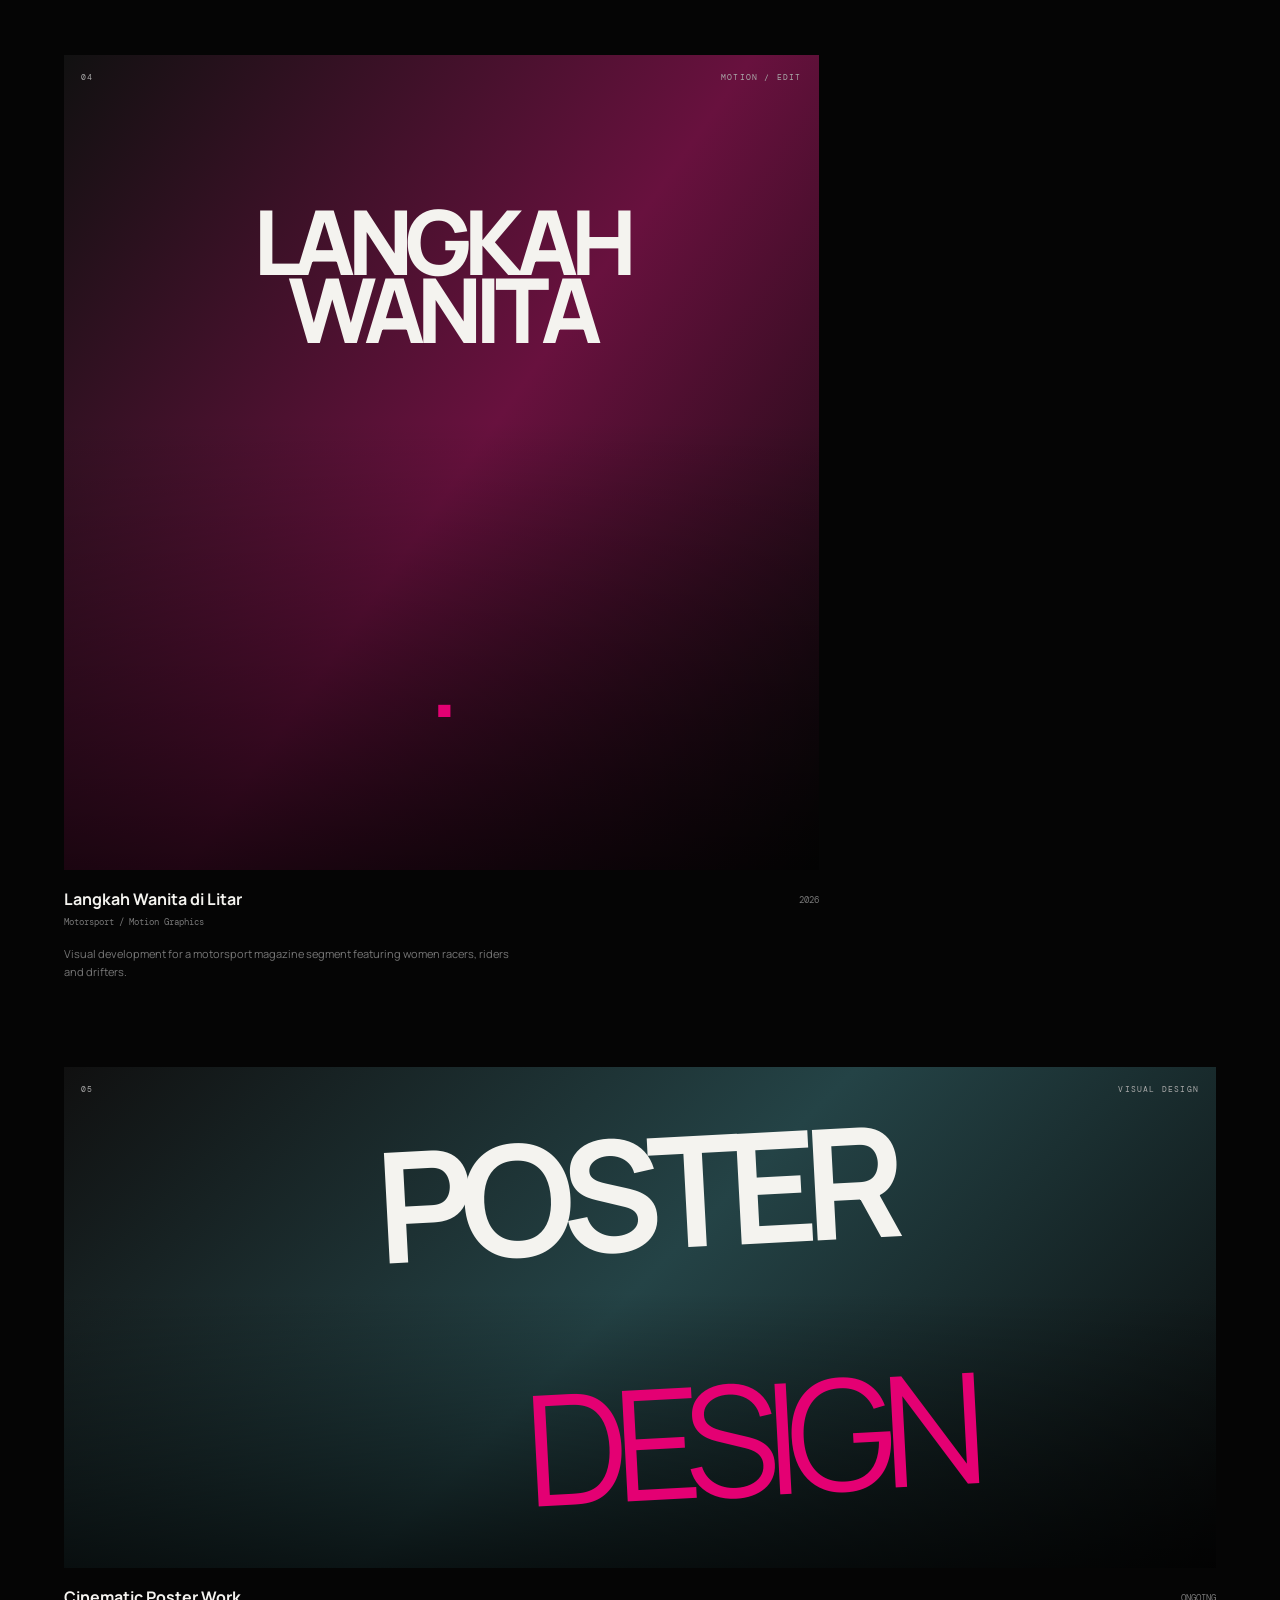
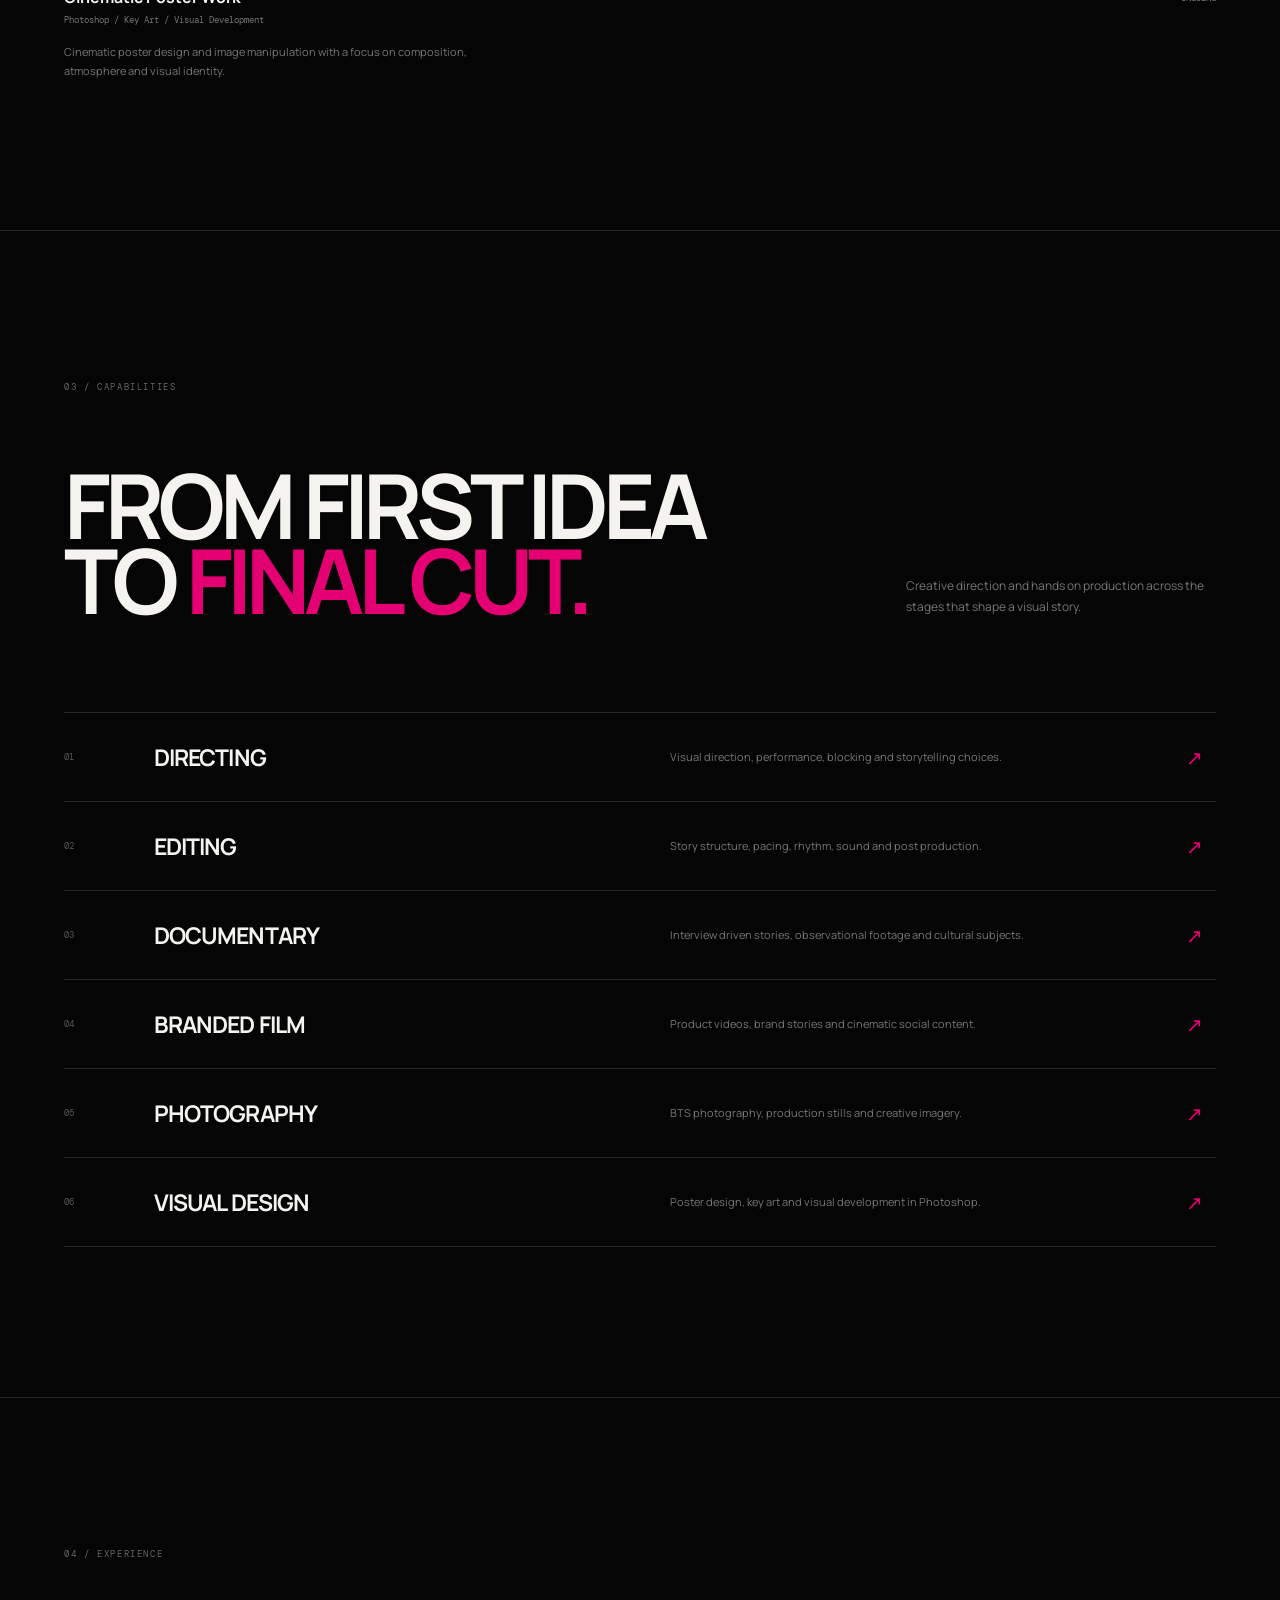
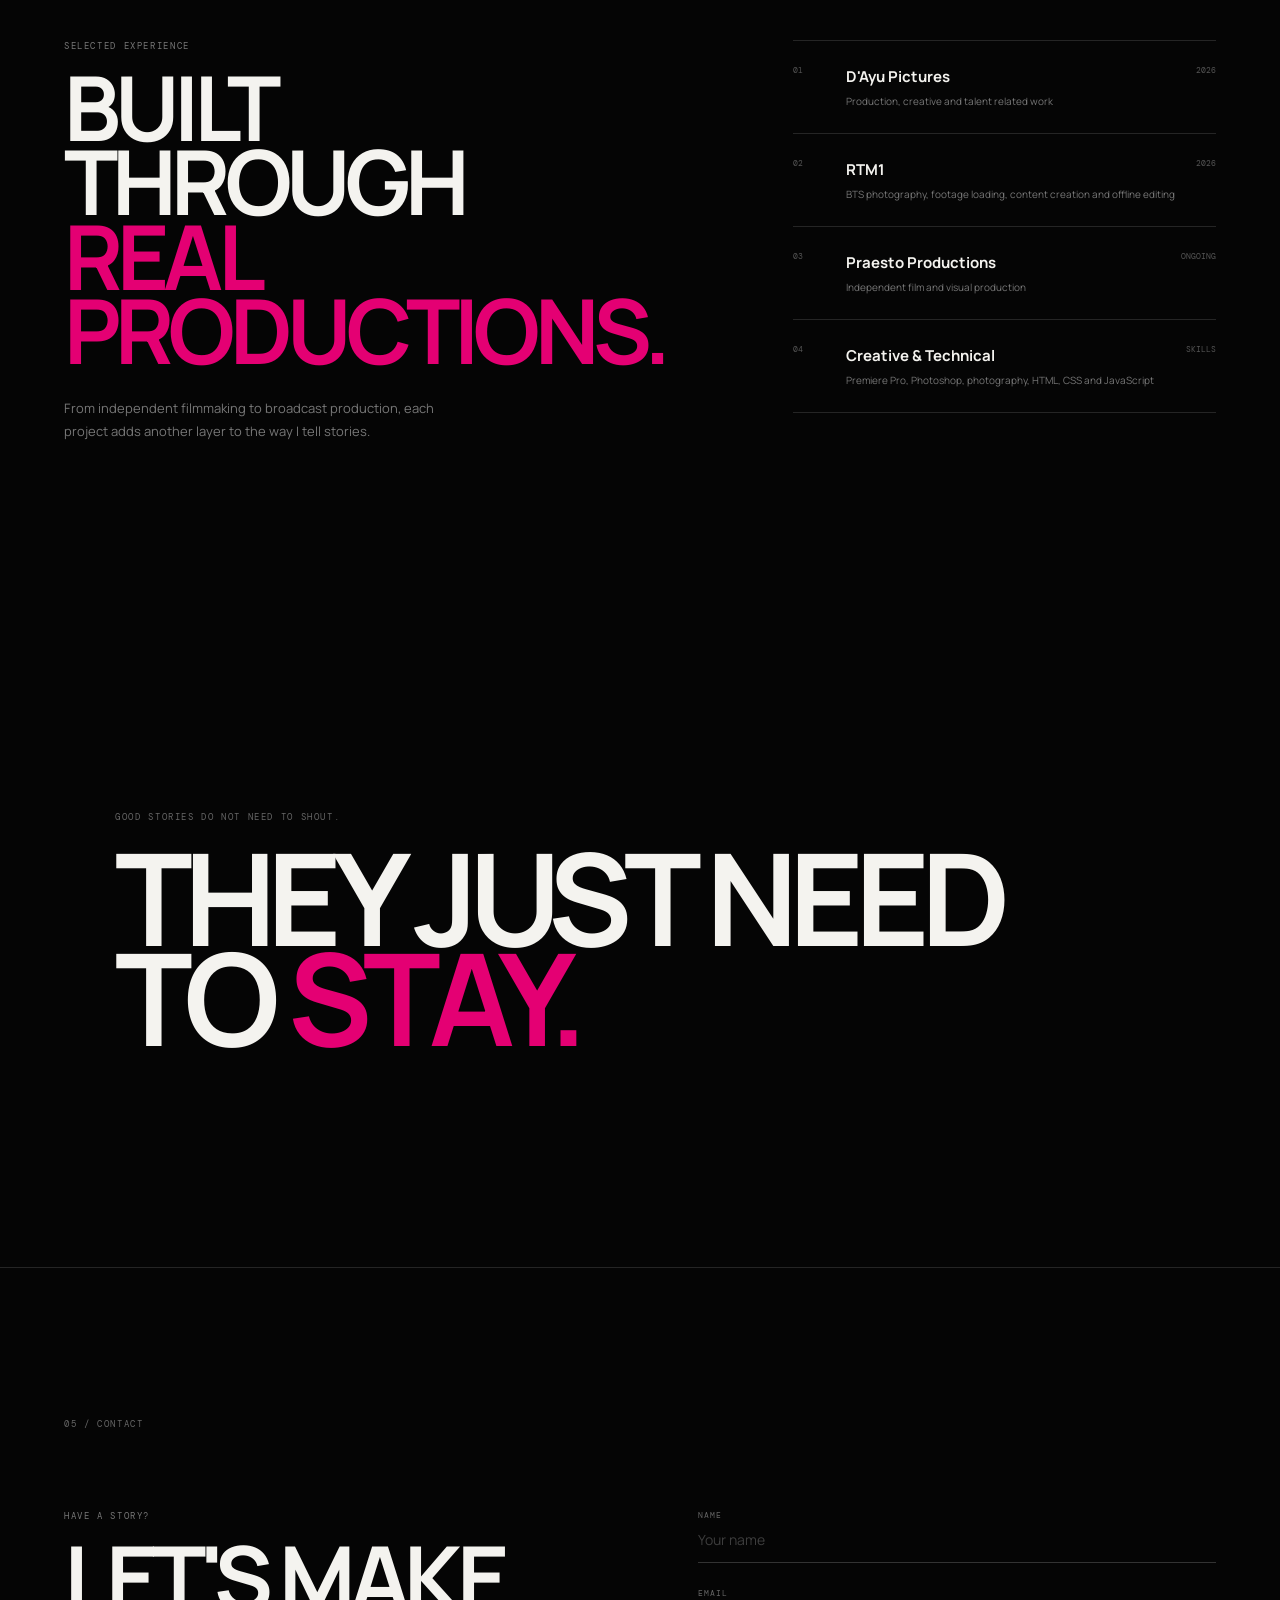
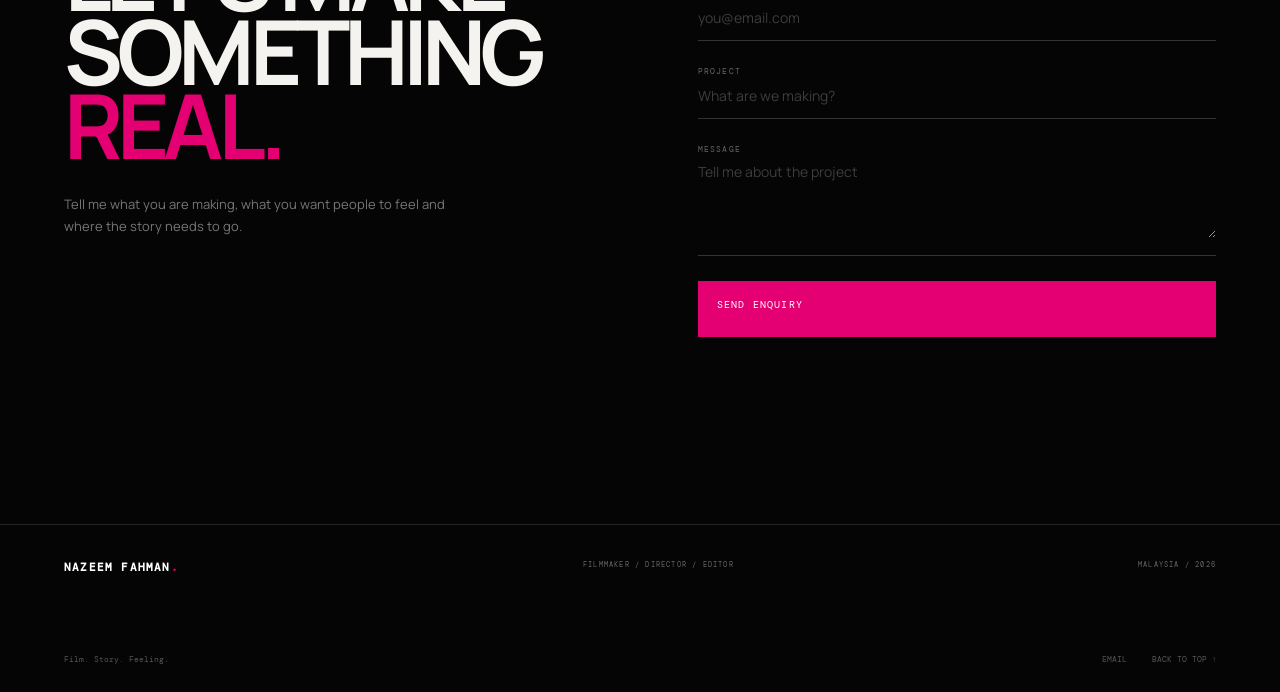
==== commit 67349105: "s" ====
--- a/index.html
+++ b/index.html
@@ -18,7 +18,7 @@
 
 <header class="header">
   <a href="#top" class="logo">
-    <img src="assets/img/logowhite.png" alt="NF">
+    <!-- <img src="assets/img/logowhite.png" alt="NF"> -->
     <small>NAZEEM FAHMAN</small>
   </a>
 
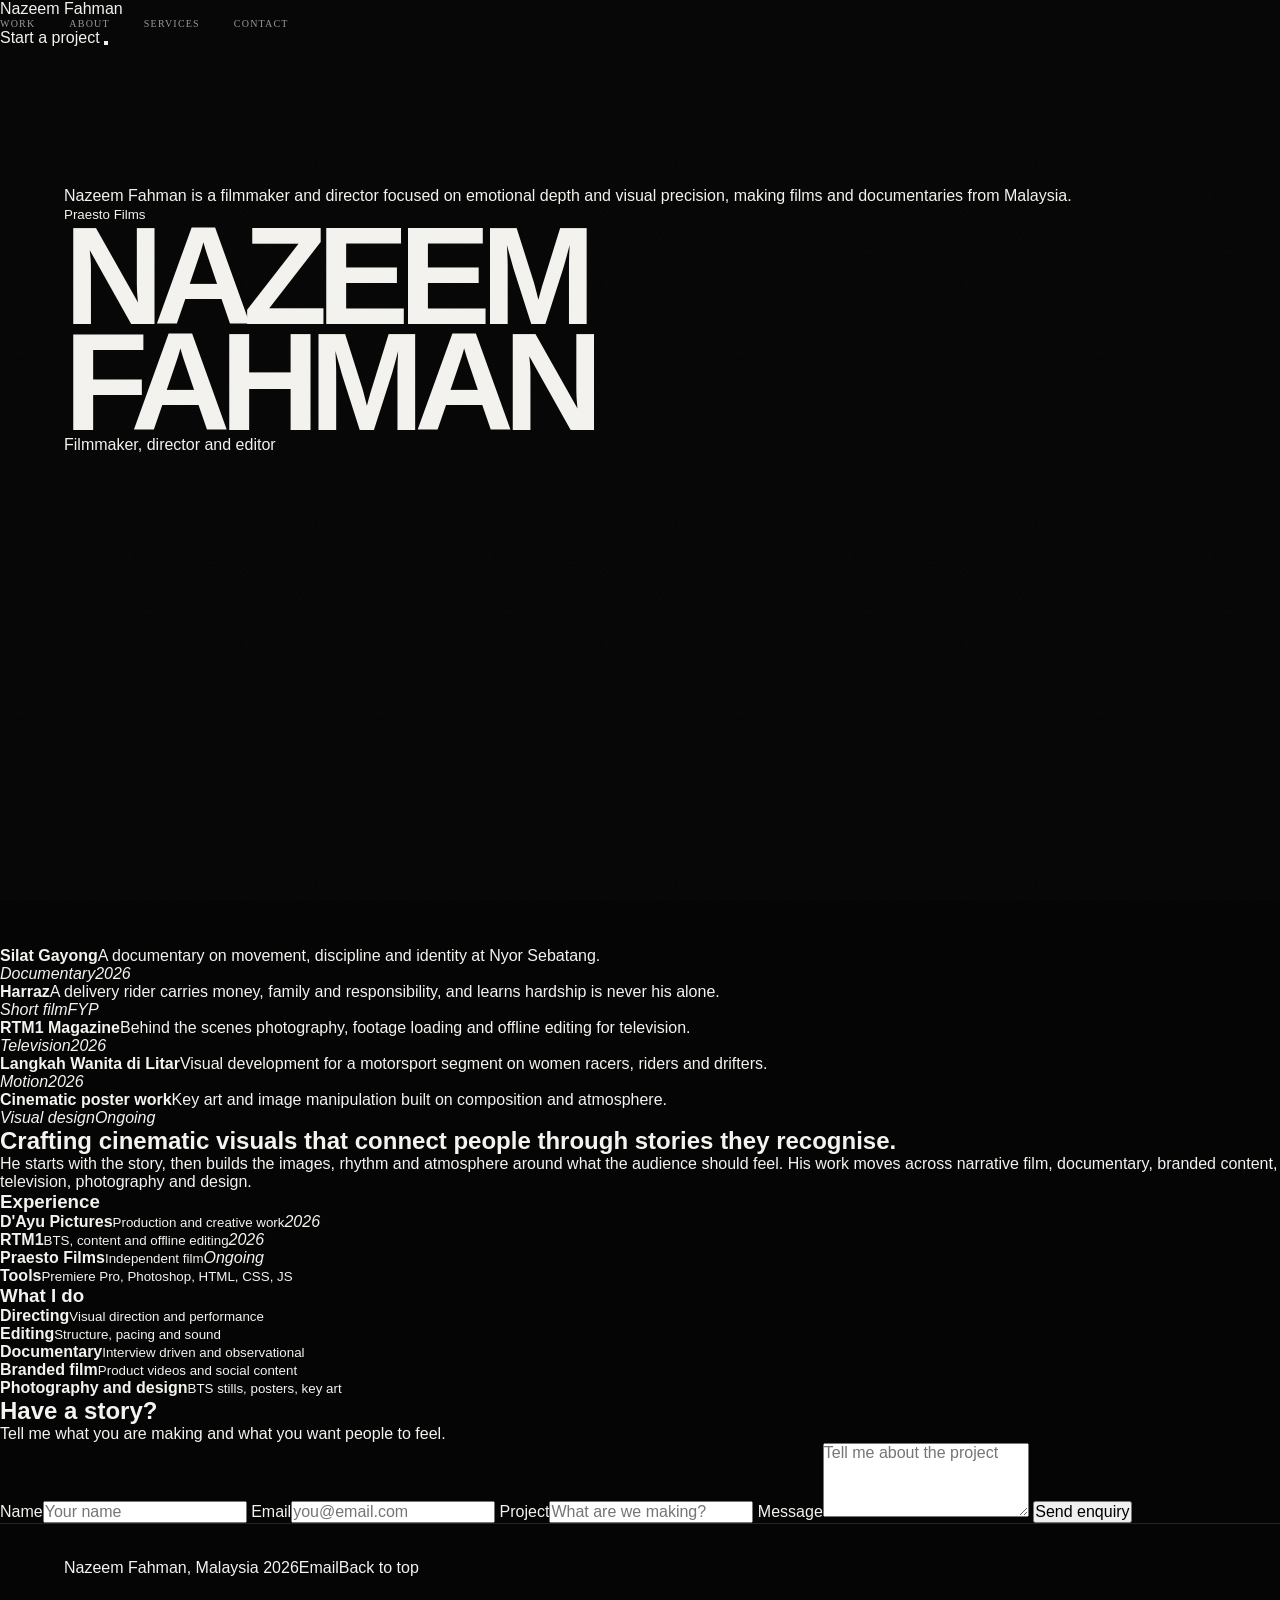
==== commit fa358b1f: "s" ====
--- a/index.html
+++ b/index.html
@@ -1,242 +1,101 @@
 <!doctype html>
 <html lang="en">
 <head>
-  <meta charset="utf-8">
-  <meta name="viewport" content="width=device-width,initial-scale=1">
-  <meta name="description" content="Nazeem Fahman is a filmmaker, director, editor and visual storyteller creating cinematic films, documentaries, branded content and visual experiences.">
-  <title>Nazeem Fahman | Filmmaker</title>
-  <link rel="preconnect" href="https://fonts.googleapis.com">
-  <link rel="preconnect" href="https://fonts.gstatic.com" crossorigin>
-  <link href="https://fonts.googleapis.com/css2?family=DM+Mono:wght@400;500&family=Manrope:wght@400;500;600;700;800&display=swap" rel="stylesheet">
-  <link rel="stylesheet" href="style.css">
+<meta charset="utf-8">
+<meta name="viewport" content="width=device-width,initial-scale=1,viewport-fit=cover">
+<meta name="description" content="Nazeem Fahman is a filmmaker, director and editor in Malaysia making documentaries, short films and branded content.">
+<title>Nazeem Fahman | Filmmaker</title>
+<link rel="preconnect" href="https://fonts.googleapis.com">
+<link rel="preconnect" href="https://fonts.gstatic.com" crossorigin>
+<link href="https://fonts.googleapis.com/css2?family=Inter:wght@300;400;500;600;700&display=swap" rel="stylesheet">
+<link rel="stylesheet" href="style.css">
 </head>
 <body>
+<div class="grain" aria-hidden="true"></div>
 
-<div class="grain"></div>
-<div class="mouse"></div>
-<div class="mouseDot"></div>
-
-<header class="header">
-  <a href="#top" class="logo">
-    <!-- <img src="assets/img/logowhite.png" alt="NF"> -->
-    <small>NAZEEM FAHMAN</small>
-  </a>
-
-  <nav>
-    <a href="#work">Work</a>
-    <a href="#about">About</a>
-    <a href="#services">Services</a>
-    <a href="#contact">Contact</a>
-  </nav>
-
-  <a href="#contact" class="headerButton">Start a project <span>↗</span></a>
-
-  <button class="menu" aria-label="Open menu">
-    <i></i><i></i>
-  </button>
+<header class="nav glass">
+  <a href="#top" class="brand">Nazeem Fahman</a>
+  <nav><a href="#work">Work</a><a href="#about">About</a><a href="#services">Services</a><a href="#contact">Contact</a></nav>
+  <a href="#contact" class="pill">Start a project</a>
+  <button class="burger" aria-label="Menu" aria-expanded="false"><i></i><i></i></button>
 </header>
 
 <main id="top">
 
-<section class="hero">
-  <div class="heroTop reveal">
-    <span>FILMMAKER / DIRECTOR / EDITOR</span>
-    <span>MALAYSIA / 2026</span>
-  </div>
+<!--
+  SWAP IN YOUR OWN STILLS: add style="--img:url(images/your-still.jpg)" to any
+  <div class="img"> below. Without it, the CSS placeholder look is used.
+-->
 
-  <div class="heroImages">
-    <div class="heroCard cardOne"><div class="visual visualOne"></div><small>DOCUMENTARY</small></div>
-    <div class="heroCard cardTwo"><div class="visual visualTwo"></div><small>DIRECTING</small></div>
-    <div class="heroCard cardThree"><div class="visual visualThree"></div><small>PRODUCTION</small></div>
-    <div class="heroCard cardFour"><div class="visual visualFour"></div><small>EDITORIAL</small></div>
-  </div>
-
-  <div class="heroContent reveal">
-    <p class="kicker">PRAESTO PRODUCTIONS</p>
-    <h1>THIS ISN'T<br>ABOUT <em>CONTENT<span>.</span></em></h1>
-    <div class="heroBottom">
-      <p>I create visual stories around people, emotion and moments that deserve to be remembered.</p>
-      <a class="roundButton" href="#work">VIEW<br>THE WORK <b>↓</b></a>
-    </div>
-  </div>
-
-  <div class="scroll">SCROLL TO EXPLORE <span></span></div>
+<section class="frame hero">
+  <div class="img p1"></div>
+  <!-- PROFILE PHOTO: add style="--img:url(images/nazeem.jpg)" and delete the "ph" class -->
+  <div class="glass bio"><div class="portrait ph" role="img" aria-label="Portrait of Nazeem Fahman"></div><div><p>Nazeem Fahman is a filmmaker and director focused on emotional depth and visual precision, making films and documentaries from Malaysia.</p><small>Praesto Films</small></div></div>
+  <h1>Nazeem<br>Fahman</h1>
+  <p class="role">Filmmaker, director and editor</p>
 </section>
 
-<section class="manifesto">
-  <div class="manifestoLine reveal">
-    <small>01</small>
-    <p>WE ARE NOT HERE<br>TO MAKE ANOTHER <strong>VIDEO.</strong></p>
-  </div>
-  <div class="manifestoLine second reveal">
-    <small>02</small>
-    <p>WE ARE HERE TO<br>MAKE PEOPLE <strong>FEEL.</strong></p>
-  </div>
-  <div class="orbit orbitA">DIRECTOR · EDITOR · FILMMAKER · STORY ·</div>
-  <div class="orbit orbitB">FILM · PEOPLE · EMOTION · VISUALS ·</div>
+<div id="work"></div>
+
+<section class="frame">
+  <div class="img p2"></div>
+  <div class="cap glass"><div><b>Silat Gayong</b><span>A documentary on movement, discipline and identity at Nyor Sebatang.</span></div><em>Documentary</em><em>2026</em></div>
 </section>
 
-<section class="pinkSection">
-  <div class="pinkInner reveal">
-    <p>EVERY FRAME HAS A REASON.</p>
-    <h2>MAKE IT<br><span>MATTER.</span></h2>
-  </div>
+<section class="frame">
+  <div class="img p3"></div>
+  <div class="cap glass"><div><b>Harraz</b><span>A delivery rider carries money, family and responsibility, and learns hardship is never his alone.</span></div><em>Short film</em><em>FYP</em></div>
 </section>
 
-<section class="about section" id="about">
-  <div class="label">01 / ABOUT</div>
-  <div class="aboutGrid">
-    <div class="cameraVisual reveal">
-      <div class="cameraRing"></div>
-      <div class="cameraShape"><i></i><b></b></div>
-      <small>DIRECT / SHOOT / EDIT</small>
-    </div>
-    <div class="aboutText reveal">
-      <p class="kicker">THE FILMMAKER</p>
-      <h2>STORIES WITH<br><span>A POINT OF VIEW.</span></h2>
-      <p>Nazeem Fahman is a filmmaker, director, editor and visual storyteller based in Malaysia. His work moves across narrative film, documentary, branded content, television, photography and visual design.</p>
-      <p>He approaches every project from the story first, then builds the images, rhythm and atmosphere around what the audience should feel.</p>
-      <div class="signature">NAZEEM FAHMAN<span>.</span></div>
+<section class="frame">
+  <div class="img p4"></div>
+  <div class="cap glass"><div><b>RTM1 Magazine</b><span>Behind the scenes photography, footage loading and offline editing for television.</span></div><em>Television</em><em>2026</em></div>
+</section>
+
+<section class="frame">
+  <div class="img p5"></div>
+  <div class="cap glass"><div><b>Langkah Wanita di Litar</b><span>Visual development for a motorsport segment on women racers, riders and drifters.</span></div><em>Motion</em><em>2026</em></div>
+</section>
+
+<section class="frame">
+  <div class="img p6"></div>
+  <div class="cap glass"><div><b>Cinematic poster work</b><span>Key art and image manipulation built on composition and atmosphere.</span></div><em>Visual design</em><em>Ongoing</em></div>
+</section>
+
+<section class="stage" id="about">
+  <div class="img p7"></div>
+  <div class="wrap">
+    <div class="glass card statement"><h2>Crafting cinematic visuals that connect people through stories they recognise.</h2>
+      <p>He starts with the story, then builds the images, rhythm and atmosphere around what the audience should feel. His work moves across narrative film, documentary, branded content, television, photography and design.</p></div>
+    <div class="grid2">
+      <div class="glass card"><h3>Experience</h3>
+        <ul class="plain"><li><b>D'Ayu Pictures</b><small>Production and creative work</small><em>2026</em></li><li><b>RTM1</b><small>BTS, content and offline editing</small><em>2026</em></li><li><b>Praesto Films</b><small>Independent film</small><em>Ongoing</em></li><li><b>Tools</b><small>Premiere Pro, Photoshop, HTML, CSS, JS</small><em></em></li></ul></div>
+      <div class="glass card" id="services"><h3>What I do</h3>
+        <ul class="plain"><li><b>Directing</b><small>Visual direction and performance</small><em></em></li><li><b>Editing</b><small>Structure, pacing and sound</small><em></em></li><li><b>Documentary</b><small>Interview driven and observational</small><em></em></li><li><b>Branded film</b><small>Product videos and social content</small><em></em></li><li><b>Photography and design</b><small>BTS stills, posters, key art</small><em></em></li></ul></div>
     </div>
   </div>
 </section>
 
-<section class="work section" id="work">
-  <div class="workHeader reveal">
-    <div>
-      <div class="label">02 / SELECTED WORK</div>
-      <h2>THE WORK<br><span>SO FAR.</span></h2>
-    </div>
-    <p>A selection of film, documentary, television, production and visual work.</p>
-  </div>
-
-  <div class="projects">
-
-    <article class="project projectLarge reveal">
-      <div class="projectVisual silat">
-        <span class="number">01</span>
-        <span class="type">DOCUMENTARY</span>
-        <div class="projectTitle">SILAT<br><i>GAYONG.</i></div>
-      </div>
-      <div class="projectMeta"><div><h3>Silat Gayong</h3><p>Documentary / Culture / Sport</p></div><span>2026</span></div>
-      <p class="projectDesc">A documentary exploring Silat Gayong at Nyor Sebatang, focusing on movement, discipline, identity and the challenge of keeping a cultural practice relevant.</p>
-    </article>
-
-    <article class="project reveal">
-      <div class="projectVisual harraz">
-        <span class="number">02</span>
-        <span class="type">SHORT FILM</span>
-        <div class="projectTitle">HARRAZ<span>.</span></div>
-      </div>
-      <div class="projectMeta"><div><h3>Harraz</h3><p>Drama / Narrative</p></div><span>FYP</span></div>
-      <p class="projectDesc">A delivery rider carries the pressure of money, family and responsibility while slowly realising that hardship is never his alone.</p>
-    </article>
-
-    <article class="project reveal">
-      <div class="projectVisual rtm">
-        <span class="number">03</span>
-        <span class="type">TELEVISION</span>
-        <div class="projectTitle">RTM<span>1.</span></div>
-      </div>
-      <div class="projectMeta"><div><h3>RTM1 Magazine</h3><p>BTS / Content / Offline Edit</p></div><span>2026</span></div>
-      <p class="projectDesc">Behind the scenes photography, footage loading, content creation and offline editing across television magazine productions.</p>
-    </article>
-
-    <article class="project reveal">
-      <div class="projectVisual women">
-        <span class="number">04</span>
-        <span class="type">MOTION / EDIT</span>
-        <div class="projectTitle">LANGKAH<br>WANITA<span>.</span></div>
-      </div>
-      <div class="projectMeta"><div><h3>Langkah Wanita di Litar</h3><p>Motorsport / Motion Graphics</p></div><span>2026</span></div>
-      <p class="projectDesc">Visual development for a motorsport magazine segment featuring women racers, riders and drifters.</p>
-    </article>
-
-    <article class="project projectWide reveal">
-      <div class="projectVisual posters">
-        <span class="number">05</span>
-        <span class="type">VISUAL DESIGN</span>
-        <div class="posterStack"><b>POSTER</b><i>DESIGN</i></div>
-      </div>
-      <div class="projectMeta"><div><h3>Cinematic Poster Work</h3><p>Photoshop / Key Art / Visual Development</p></div><span>ONGOING</span></div>
-      <p class="projectDesc">Cinematic poster design and image manipulation with a focus on composition, atmosphere and visual identity.</p>
-    </article>
-
-  </div>
-</section>
-
-<section class="services section" id="services">
-  <div class="label">03 / CAPABILITIES</div>
-  <div class="servicesHead reveal">
-    <h2>FROM FIRST IDEA<br>TO <span>FINAL CUT.</span></h2>
-    <p>Creative direction and hands on production across the stages that shape a visual story.</p>
-  </div>
-
-  <div class="serviceList">
-    <div class="service reveal"><small>01</small><h3>DIRECTING</h3><p>Visual direction, performance, blocking and storytelling choices.</p><b>↗</b></div>
-    <div class="service reveal"><small>02</small><h3>EDITING</h3><p>Story structure, pacing, rhythm, sound and post production.</p><b>↗</b></div>
-    <div class="service reveal"><small>03</small><h3>DOCUMENTARY</h3><p>Interview driven stories, observational footage and cultural subjects.</p><b>↗</b></div>
-    <div class="service reveal"><small>04</small><h3>BRANDED FILM</h3><p>Product videos, brand stories and cinematic social content.</p><b>↗</b></div>
-    <div class="service reveal"><small>05</small><h3>PHOTOGRAPHY</h3><p>BTS photography, production stills and creative imagery.</p><b>↗</b></div>
-    <div class="service reveal"><small>06</small><h3>VISUAL DESIGN</h3><p>Poster design, key art and visual development in Photoshop.</p><b>↗</b></div>
-  </div>
-</section>
-
-<section class="experience section">
-  <div class="label">04 / EXPERIENCE</div>
-  <div class="experienceGrid">
-    <div class="experienceIntro reveal">
-      <p class="kicker">SELECTED EXPERIENCE</p>
-      <h2>BUILT THROUGH<br><span>REAL PRODUCTIONS.</span></h2>
-      <p>From independent filmmaking to broadcast production, each project adds another layer to the way I tell stories.</p>
-    </div>
-    <div class="experienceList">
-      <div class="experienceItem reveal"><span>01</span><div><strong>D'Ayu Pictures</strong><p>Production, creative and talent related work</p></div><small>2026</small></div>
-      <div class="experienceItem reveal"><span>02</span><div><strong>RTM1</strong><p>BTS photography, footage loading, content creation and offline editing</p></div><small>2026</small></div>
-      <div class="experienceItem reveal"><span>03</span><div><strong>Praesto Productions</strong><p>Independent film and visual production</p></div><small>ONGOING</small></div>
-      <div class="experienceItem reveal"><span>04</span><div><strong>Creative & Technical</strong><p>Premiere Pro, Photoshop, photography, HTML, CSS and JavaScript</p></div><small>SKILLS</small></div>
+<section class="stage" id="contact">
+  <div class="img p8"></div>
+  <div class="wrap narrow">
+    <div class="glass card">
+      <h2>Have a story?</h2>
+      <p class="sub">Tell me what you are making and what you want people to feel.</p>
+      <form id="contactForm">
+        <label>Name<input name="name" placeholder="Your name" required></label>
+        <label>Email<input name="email" type="email" placeholder="you@email.com" required></label>
+        <label>Project<input name="project" placeholder="What are we making?"></label>
+        <label>Message<textarea name="message" rows="4" placeholder="Tell me about the project"></textarea></label>
+        <button class="btn" type="submit">Send enquiry</button>
+        <small id="formMessage" role="status"></small>
+      </form>
     </div>
   </div>
 </section>
-
-<section class="statementTwo">
-  <p class="reveal">GOOD STORIES DO NOT NEED TO SHOUT.</p>
-  <h2 class="reveal">THEY JUST NEED<br>TO <span>STAY.</span></h2>
-</section>
-
-<section class="contact section" id="contact">
-  <div class="label">05 / CONTACT</div>
-  <div class="contactGrid">
-    <div class="contactCopy reveal">
-      <p class="kicker">HAVE A STORY?</p>
-      <h2>LET'S MAKE<br>SOMETHING <span>REAL.</span></h2>
-      <p>Tell me what you are making, what you want people to feel and where the story needs to go.</p>
-    </div>
-    <form id="contactForm" class="contactForm reveal">
-      <label><span>NAME</span><input name="name" placeholder="Your name" required></label>
-      <label><span>EMAIL</span><input name="email" type="email" placeholder="you@email.com" required></label>
-      <label><span>PROJECT</span><input name="project" placeholder="What are we making?"></label>
-      <label><span>MESSAGE</span><textarea name="message" rows="4" placeholder="Tell me about the project"></textarea></label>
-      <button type="submit">SEND ENQUIRY <b>↗</b></button>
-      <small id="formMessage"></small>
-    </form>
-  </div>
-</section>
-
 </main>
 
-<footer>
-  <div class="footerTop">
-    <strong>NAZEEM FAHMAN<span>.</span></strong>
-    <small>FILMMAKER / DIRECTOR / EDITOR</small>
-    <small>MALAYSIA / 2026</small>
-  </div>
-  <div class="footerBottom">
-    <span>Film. Story. Feeling.</span>
-    <div><a href="mailto:nazeem@example.com">EMAIL</a><a href="#top">BACK TO TOP ↑</a></div>
-  </div>
-</footer>
-
+<footer><span>Nazeem Fahman, Malaysia 2026</span><a href="mailto:nazeem@example.com">Email</a><a href="#top">Back to top</a></footer>
 <script src="script.js"></script>
 </body>
-</html>
+</html>
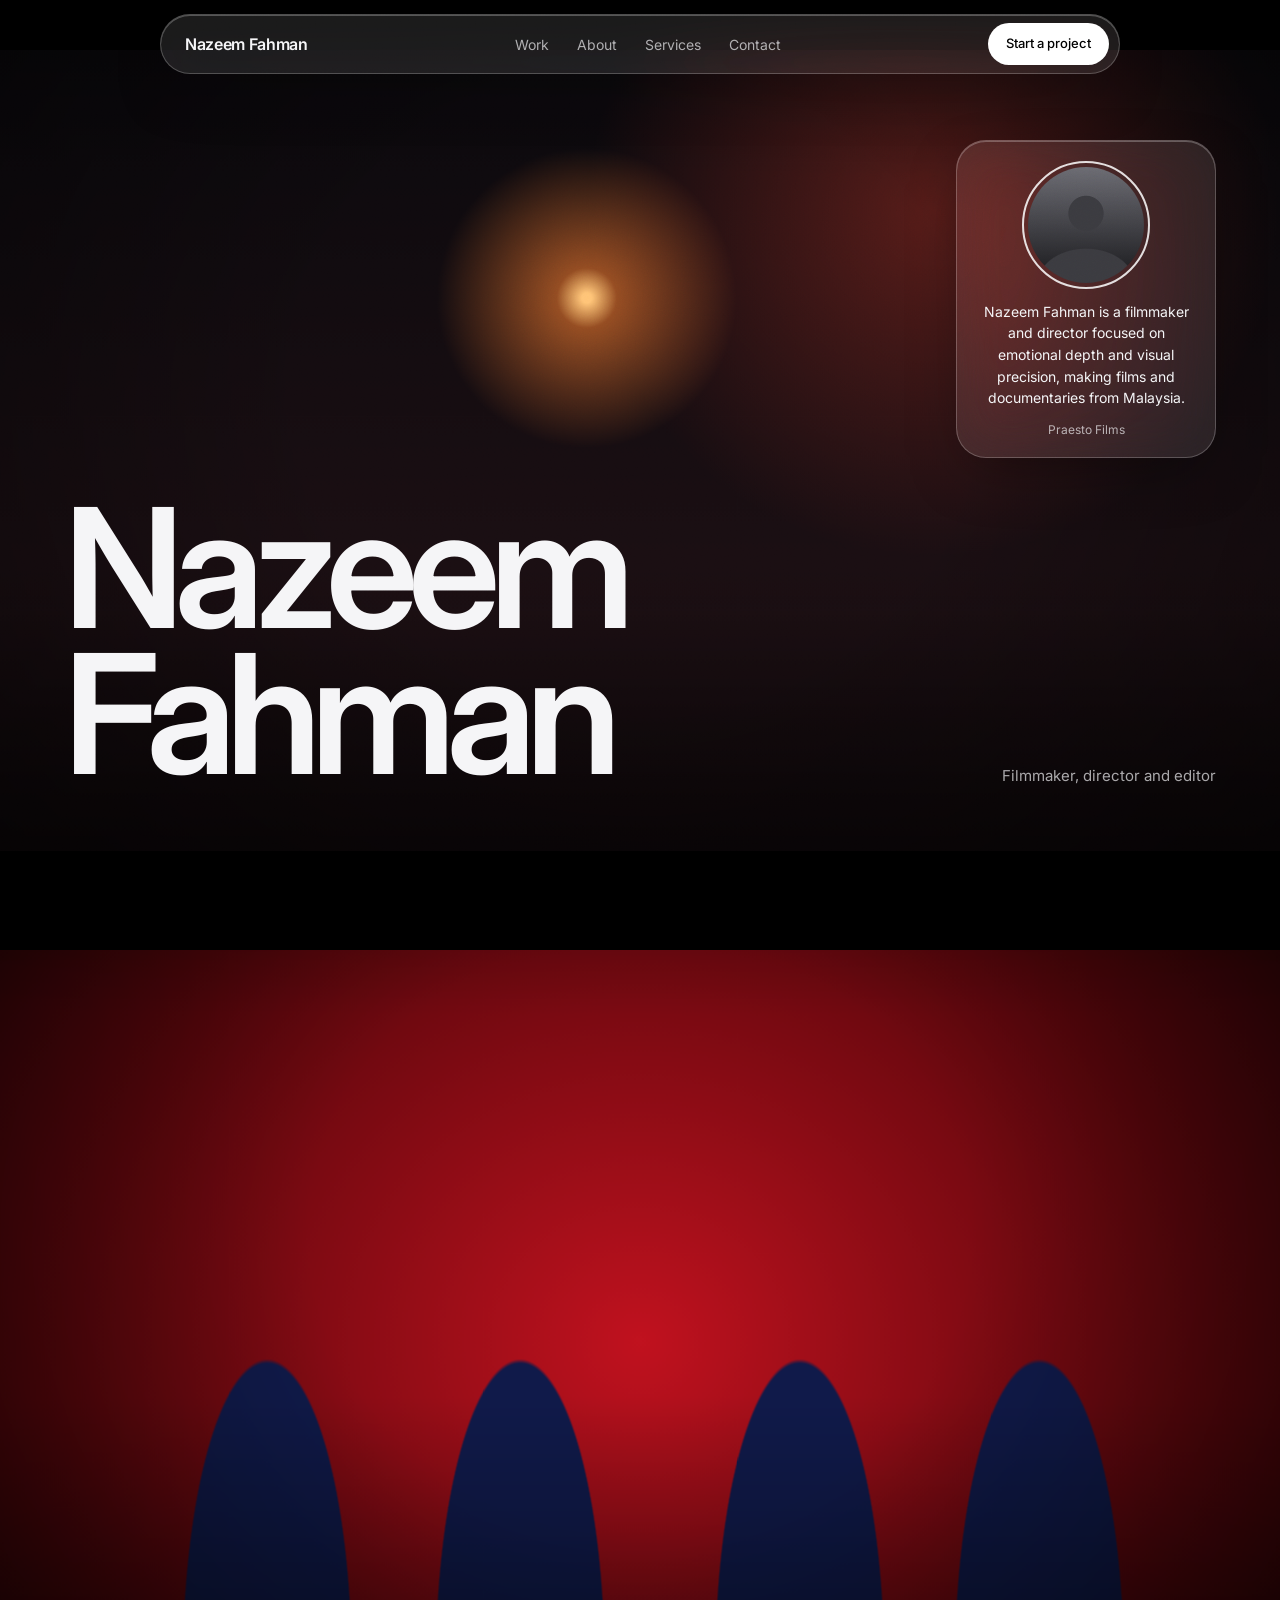
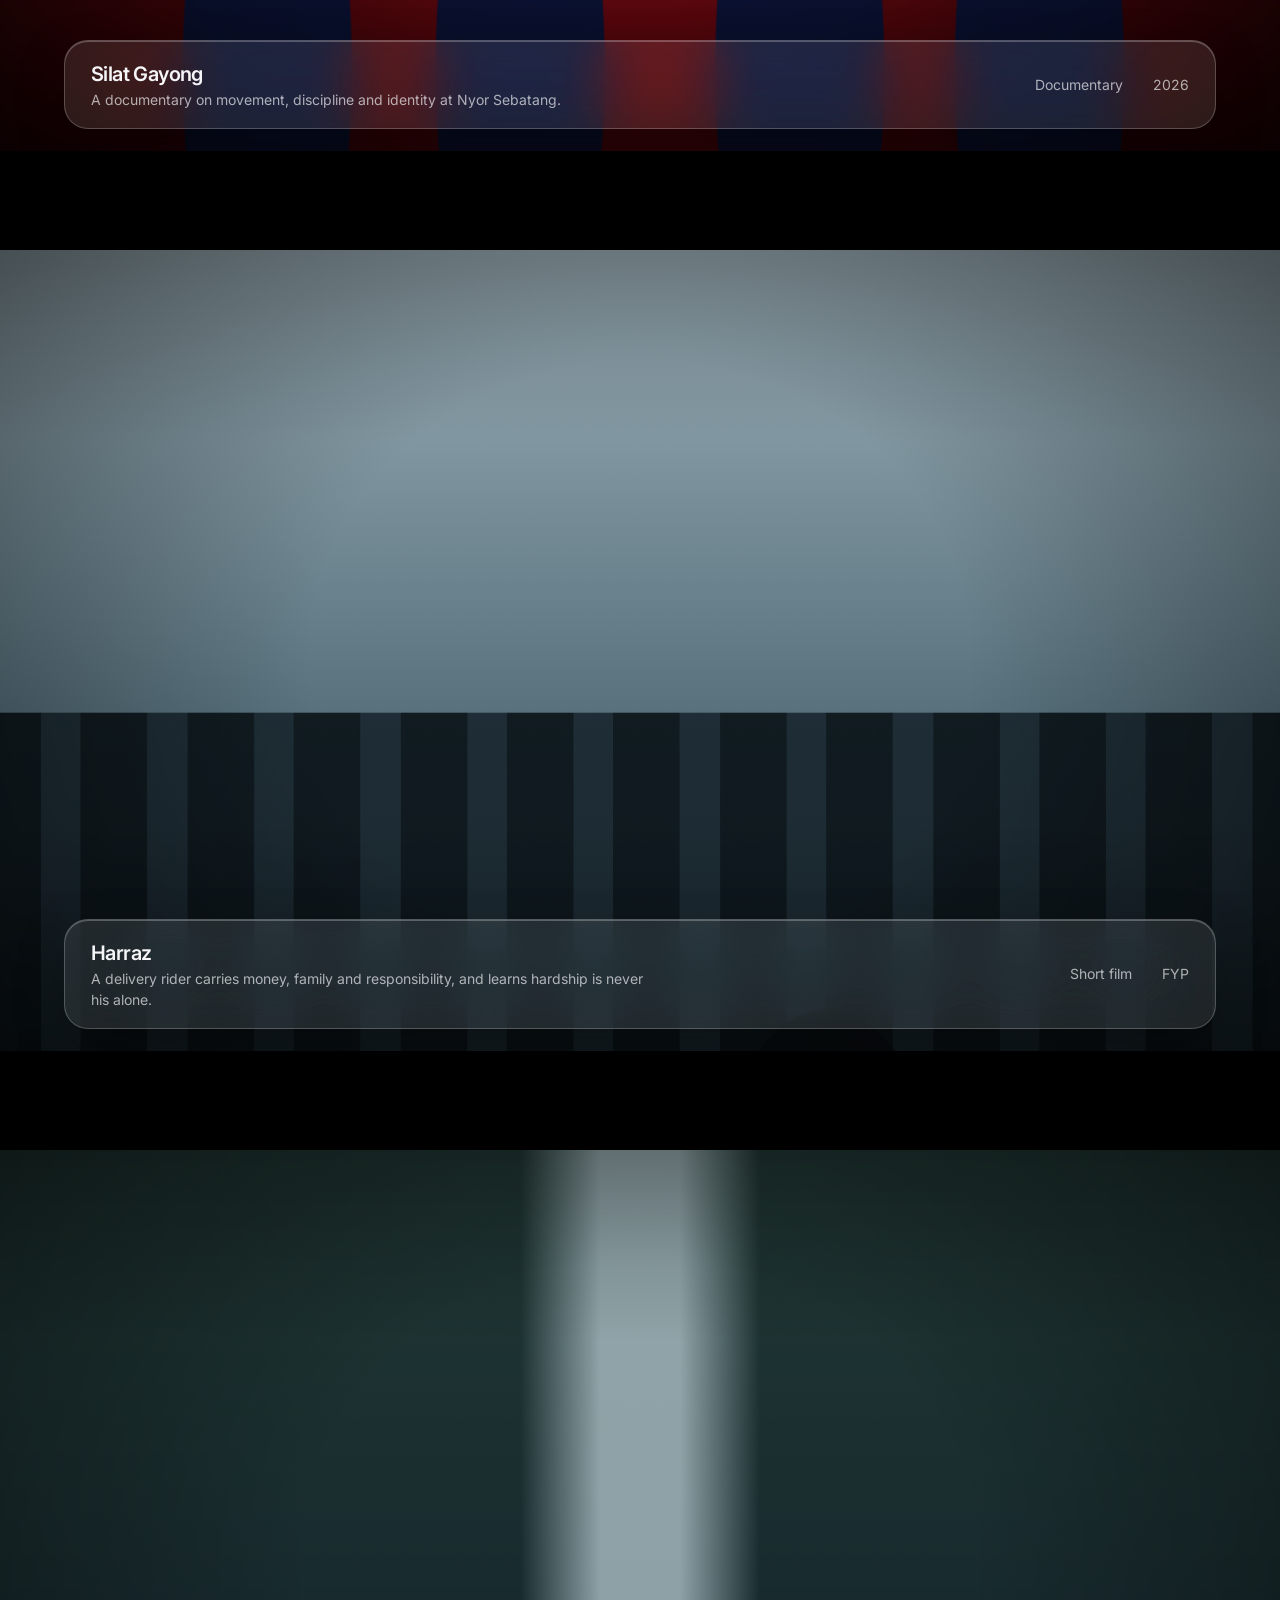
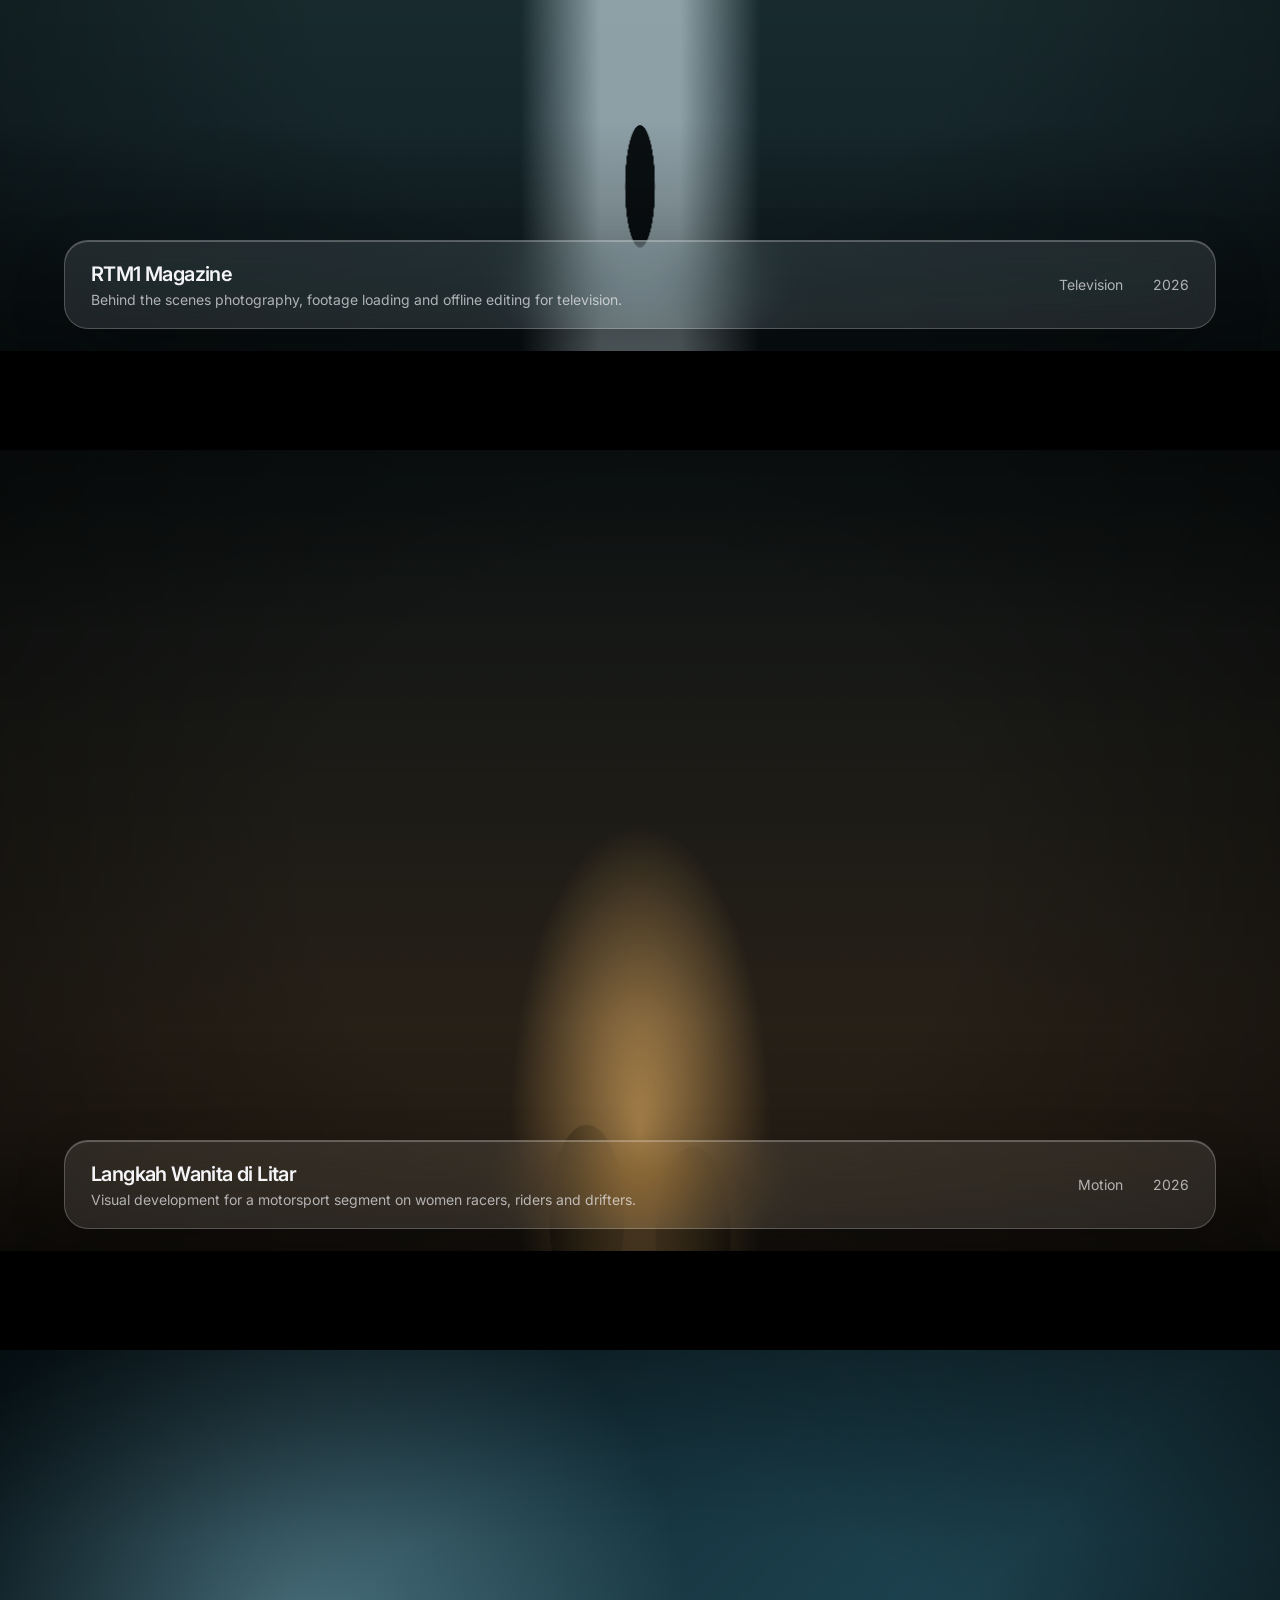
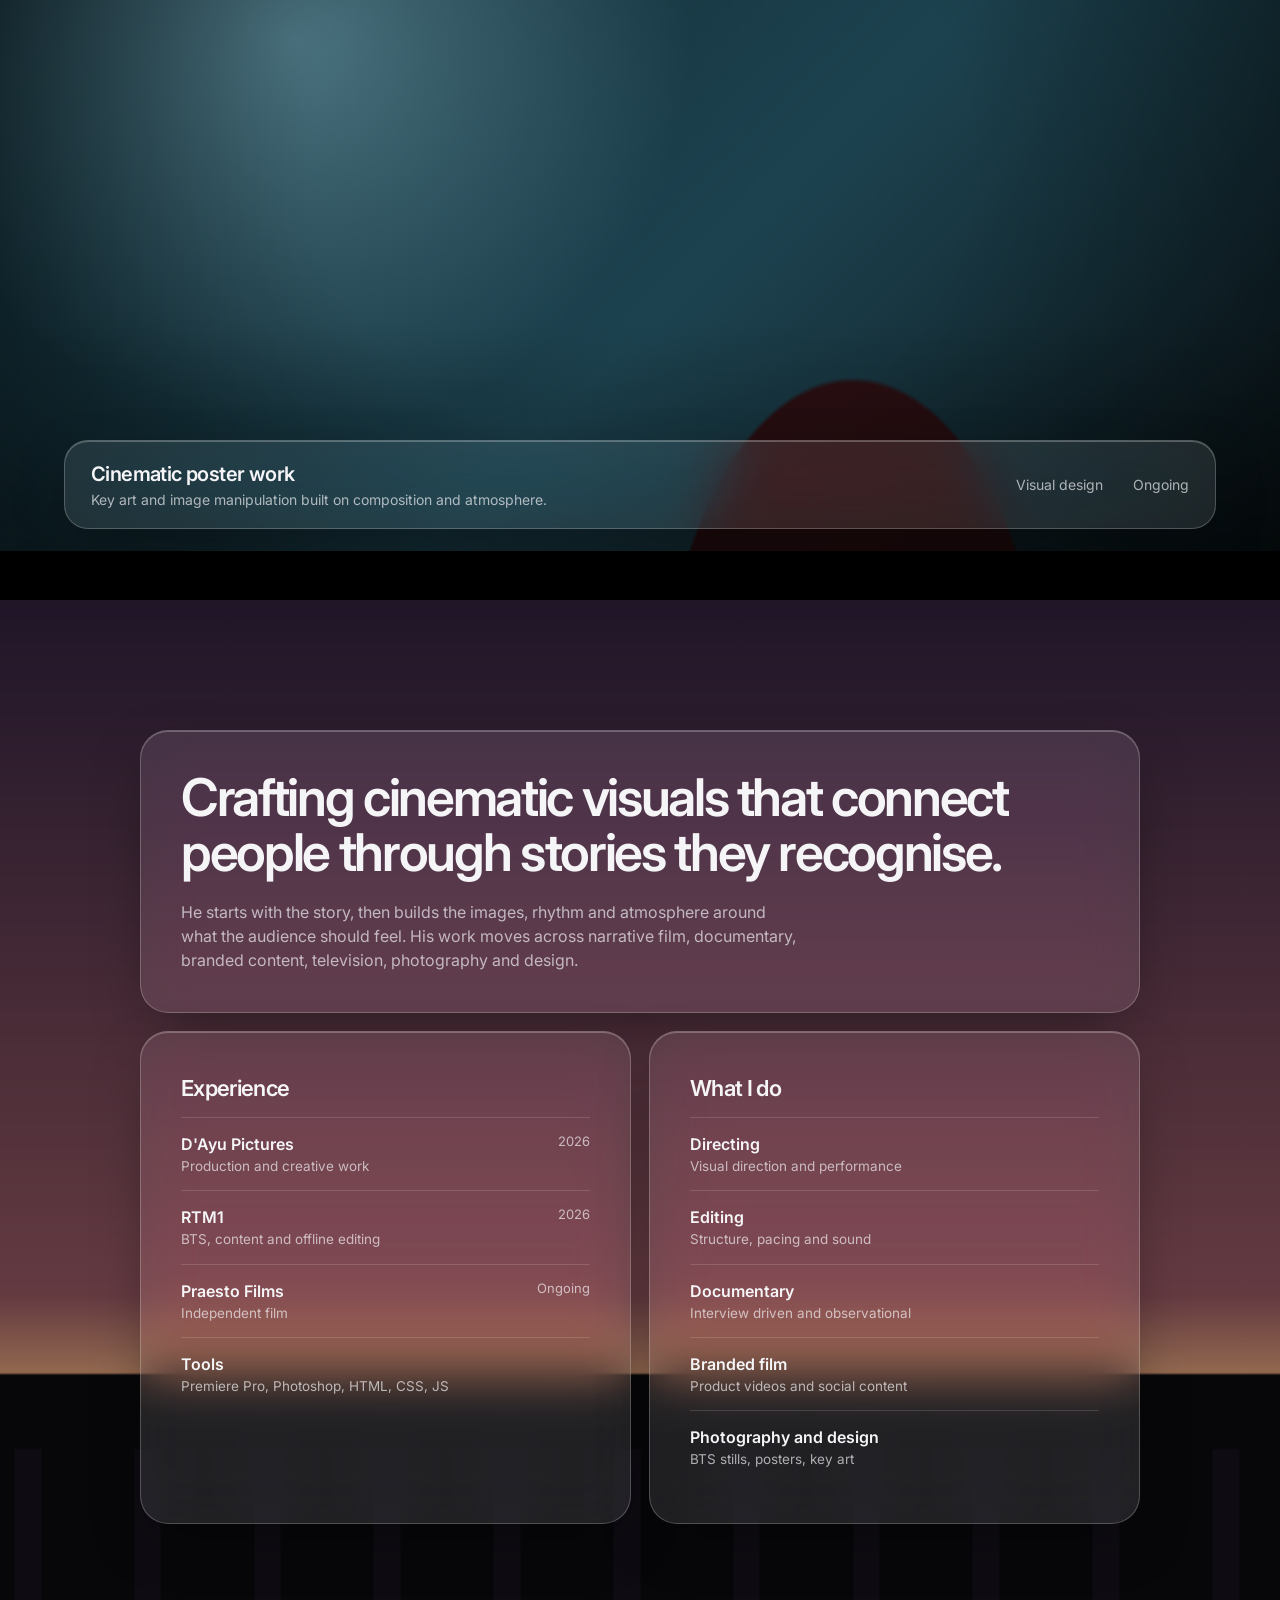
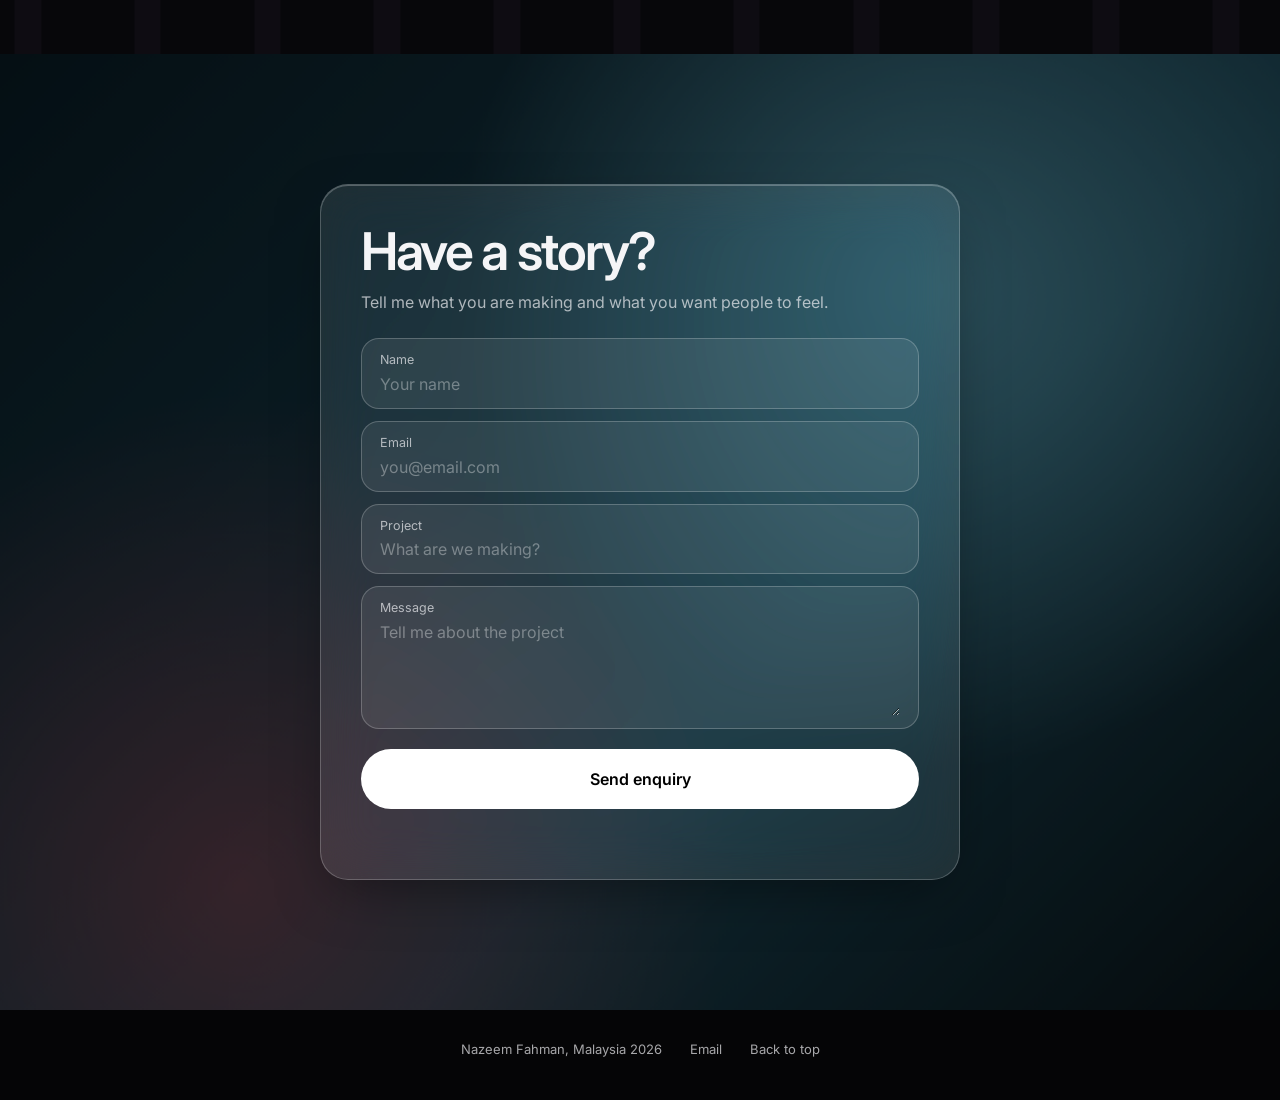
==== commit e9cae5e9: "s" ====
--- a/index.html
+++ b/index.html
@@ -98,4 +98,4 @@
 <footer><span>Nazeem Fahman, Malaysia 2026</span><a href="mailto:nazeem@example.com">Email</a><a href="#top">Back to top</a></footer>
 <script src="script.js"></script>
 </body>
-</html>+</html>
--- a/style.css
+++ b/style.css
@@ -1,208 +1,103 @@
-:root{
-  --black:#050505;
-  --white:#f4f3ef;
-  --grey:#858585;
-  --darkgrey:#404040;
-  --line:rgba(255,255,255,.13);
-  --pink:#e40073;
-  --pinkBright:#ff2c91;
-  --max:1380px;
-}
+:root{--bg:#050506;--ink:#f5f5f7;--mute:rgba(245,245,247,.68);--glass:rgba(255,255,255,.1);--edge:rgba(255,255,255,.22);--hair:rgba(255,255,255,.14);--r:28px;--bar:5.5vh}
 *{box-sizing:border-box;margin:0;padding:0}
 html{scroll-behavior:smooth}
-body{background:var(--black);color:var(--white);font-family:Manrope,sans-serif;overflow-x:hidden}
+body{font-family:-apple-system,"SF Pro Display","Inter",system-ui,sans-serif;background:var(--bg);color:var(--ink);line-height:1.5;-webkit-font-smoothing:antialiased;overflow-x:hidden}
 a{color:inherit;text-decoration:none}
-button,input,textarea{font:inherit}
-::selection{background:var(--pink);color:white}
+button,input,textarea{font:inherit;color:inherit}
+:focus-visible{outline:2px solid #fff;outline-offset:3px}
+::selection{background:#fff;color:#000}
+.grain{position:fixed;inset:0;z-index:90;pointer-events:none;opacity:.07;mix-blend-mode:overlay;background-image:url("data:image/svg+xml,%3Csvg xmlns='http://www.w3.org/2000/svg' width='160' height='160'%3E%3Cfilter id='n'%3E%3CfeTurbulence type='fractalNoise' baseFrequency='.85' numOctaves='3' stitchTiles='stitch'/%3E%3C/filter%3E%3Crect width='100%25' height='100%25' filter='url(%23n)'/%3E%3C/svg%3E")}
 
-.grain{position:fixed;inset:0;pointer-events:none;z-index:1000;opacity:.035;background-image:url("data:image/svg+xml,%3Csvg xmlns='http://www.w3.org/2000/svg' width='180' height='180'%3E%3Cfilter id='n'%3E%3CfeTurbulence type='fractalNoise' baseFrequency='.8' numOctaves='4' stitchTiles='stitch'/%3E%3C/filter%3E%3Crect width='100%25' height='100%25' filter='url(%23n)'/%3E%3C/svg%3E")}
-.mouse,.mouseDot{position:fixed;z-index:1100;pointer-events:none;transform:translate(-50%,-50%);border-radius:50%}
-.mouse{width:34px;height:34px;border:1px solid rgba(255,255,255,.55);transition:.25s}
-.mouseDot{width:5px;height:5px;background:var(--pink)}
-.mouse.active{width:70px;height:70px;background:var(--pink);border-color:var(--pink);mix-blend-mode:difference}
+.glass{background:var(--glass);-webkit-backdrop-filter:blur(26px) saturate(1.5);backdrop-filter:blur(26px) saturate(1.5);border:1px solid var(--edge);box-shadow:0 1px 0 rgba(255,255,255,.25) inset,0 20px 60px -20px rgba(0,0,0,.5)}
 
-.header{position:fixed;top:0;left:0;width:100%;height:88px;padding:0 5vw;display:flex;align-items:center;justify-content:space-between;z-index:100;transition:.4s;border-bottom:1px solid transparent}
-.header.scrolled{background:rgba(5,5,5,.8);backdrop-filter:blur(18px);border-color:var(--line)}
-.logo{display:flex;align-items:center;gap:14px}
-.logo strong{font-size:23px;letter-spacing:-.08em}
-.logo strong span,.headerButton span,.contactForm button b,.projectTitle span,.projectTitle i,.pinkSection h2 span,.manifesto strong,.aboutText h2 span,.workHeader h2 span,.servicesHead h2 span,.experienceIntro h2 span,.statementTwo span,.contactCopy h2 span{color:var(--pink)}
-.logo small{font:9px "DM Mono";letter-spacing:.16em;color:#888}
-nav{display:flex;gap:34px;font:10px "DM Mono";letter-spacing:.12em;text-transform:uppercase}
-nav a{color:#999;transition:.2s}
-nav a:hover{color:white}
-.headerButton{font:10px "DM Mono";letter-spacing:.1em;border:1px solid var(--line);padding:13px 16px}
-.headerButton span{margin-left:14px}
-.menu{display:none;background:none;border:0}
-.menu i{display:block;width:28px;height:1px;background:white;margin:7px}
+.nav{position:fixed;z-index:60;top:calc(14px + env(safe-area-inset-top));left:50%;transform:translateX(-50%);width:min(960px,calc(100% - 28px));height:60px;padding:0 10px 0 24px;border-radius:999px;display:flex;align-items:center;justify-content:space-between;gap:20px}
+.brand{font-weight:600;letter-spacing:-.02em}
+.nav nav{display:flex;gap:28px;font-size:14px;color:var(--mute)}
+.nav nav a:hover{color:#fff}
+.pill{background:#fff;color:#000;font-size:13px;font-weight:500;padding:11px 18px;border-radius:999px}
+.burger{display:none;background:none;border:0;width:44px;height:44px}
+.burger i{display:block;width:20px;height:1.5px;background:#fff;margin:6px auto;transition:.3s}
+.burger[aria-expanded=true] i:first-child{transform:translateY(3.7px) rotate(45deg)}
+.burger[aria-expanded=true] i:last-child{transform:translateY(-3.7px) rotate(-45deg)}
 
-.hero{min-height:100svh;padding:140px 5vw 55px;position:relative;overflow:hidden}
-.heroTop{display:flex;justify-content:space-between;color:#666;font:9px "DM Mono";letter-spacing:.15em}
-.heroImages{position:absolute;inset:115px 6vw 40px;pointer-events:none}
-.heroCard{position:absolute;overflow:hidden;background:#111;border:1px solid rgba(255,255,255,.08);box-shadow:0 25px 70px rgba(0,0,0,.35)}
-.heroCard small{position:absolute;left:13px;bottom:11px;font:8px "DM Mono";letter-spacing:.15em;color:#aaa}
-.cardOne{width:22vw;height:27vw;right:12%;top:0;transform:rotate(3deg)}
-.cardTwo{width:17vw;height:22vw;left:6%;top:18%;transform:rotate(-4deg)}
-.cardThree{width:20vw;height:26vw;left:38%;top:2%;transform:rotate(1deg)}
-.cardFour{width:19vw;height:24vw;right:30%;top:38%;transform:rotate(-2deg)}
-.visual{width:100%;height:100%;transition:1s}
-.heroCard:hover .visual{transform:scale(1.08)}
-.visualOne{background:radial-gradient(circle at 62% 35%,#d6a487 0 10%,transparent 11%),linear-gradient(145deg,#191919,#806258 50%,#0a0a0a)}
-.visualTwo{background:linear-gradient(145deg,#b9b3a6,#38444a 40%,#0d0e0f 70%)}
-.visualThree{background:radial-gradient(circle at 50% 45%,#2828a9 0 11%,transparent 12%),linear-gradient(140deg,#171343,#171fc1 55%,#080808)}
-.visualFour{background:linear-gradient(125deg,#111,#655043 48%,#090909)}
-.heroContent{position:relative;z-index:3;max-width:1100px;margin:20vh auto 0}
-.kicker{font:9px "DM Mono";color:#777;letter-spacing:.18em;margin-bottom:18px}
-.hero h1{font-size:clamp(65px,10.8vw,158px);line-height:.77;letter-spacing:-.075em;text-transform:uppercase}
-.hero h1 em{font-style:normal}
-.heroBottom{display:flex;justify-content:space-between;align-items:end;margin-top:45px}
-.heroBottom>p{max-width:390px;color:#999;font-size:13px;line-height:1.75}
-.roundButton{width:105px;height:105px;border:1px solid #555;border-radius:50%;display:flex;align-items:center;justify-content:center;flex-direction:column;text-align:center;font:8px "DM Mono";letter-spacing:.12em;gap:9px}
-.roundButton b{color:var(--pink);font-size:18px}
-.scroll{position:absolute;bottom:28px;left:5vw;color:#555;font:8px "DM Mono";letter-spacing:.16em;display:flex;align-items:center;gap:13px}
-.scroll span{width:70px;height:1px;background:#333}
+/* full-bleed cinematic frames */
+.frame,.stage{position:relative;overflow:hidden;isolation:isolate}
+.frame{height:100svh;min-height:560px}
+.img{position:absolute;inset:-8% 0;z-index:-2;background:var(--img,var(--ph)) center/cover no-repeat;will-change:transform}
+.frame::before,.frame::after{content:"";position:absolute;left:0;right:0;height:var(--bar);background:#000;z-index:1}
+.frame::before{top:0}.frame::after{bottom:0}
+.frame>.img::after{content:"";position:absolute;inset:0;background:radial-gradient(ellipse at 50% 45%,transparent 35%,rgba(0,0,0,.55)),linear-gradient(180deg,rgba(0,0,0,.35),transparent 25%,transparent 60%,rgba(0,0,0,.65))}
+.stage .img::after{content:"";position:absolute;inset:0;background:rgba(0,0,0,.35)}
 
-.manifesto{min-height:105vh;padding:15vh 9vw;display:flex;flex-direction:column;justify-content:center;position:relative;overflow:hidden}
-.manifestoLine{display:flex;gap:35px;align-items:flex-start}
-.manifestoLine small{font:9px "DM Mono";color:#555;margin-top:10px}
-.manifestoLine p{font-size:clamp(50px,8vw,120px);line-height:.8;letter-spacing:-.07em;font-weight:800}
-.manifestoLine.second{margin:13vh 0 0 15vw}
-.orbit{position:absolute;border:1px solid rgba(255,255,255,.08);border-radius:50%;display:grid;place-items:center;color:#555;font:8px "DM Mono";letter-spacing:.15em;text-align:center}
-.orbitA{width:240px;height:240px;right:7%;top:15%;animation:spin 18s linear infinite}
-.orbitB{width:180px;height:180px;left:5%;bottom:10%;animation:spin 14s linear infinite reverse}
-@keyframes spin{to{transform:rotate(360deg)}}
+.hero h1{position:absolute;z-index:2;left:5vw;bottom:calc(var(--bar) + 7vh);font-size:clamp(64px,13vw,210px);font-weight:600;line-height:.88;letter-spacing:-.06em}
+.role{position:absolute;z-index:2;right:5vw;bottom:calc(var(--bar) + 7vh);font-size:15px;color:var(--mute)}
+.bio{position:absolute;z-index:2;right:5vw;top:calc(var(--bar) + 90px);width:min(260px,calc(100% - 10vw));padding:10px 10px 18px;border-radius:30px}
+.bio>div:last-child{padding:0 12px;text-align:center}
+.portrait{width:116px;aspect-ratio:1;border-radius:50%;margin:16px auto 18px;outline:2px solid rgba(255,255,255,.85);outline-offset:4px;background:var(--img,var(--ph-portrait)) center/cover no-repeat}
+:root{--ph-portrait:radial-gradient(circle at 50% 40%,#3b3b40 0 19%,transparent 20%),radial-gradient(ellipse 42% 30% at 50% 100%,#3b3b40 0 97%,transparent 100%),linear-gradient(180deg,#6b6b72,#17171a)}
+.bio p{font-size:14px;line-height:1.55}.bio small{display:block;margin-top:12px;color:var(--mute);font-size:12px}
 
-.pinkSection{background:var(--pink);min-height:55vh;padding:12vh 9vw;display:flex;align-items:center}
-.pinkInner p{font:9px "DM Mono";letter-spacing:.18em;margin-bottom:24px}
-.pinkSection h2{font-size:clamp(65px,10vw,145px);line-height:.78;letter-spacing:-.07em}
+.cap{position:absolute;z-index:2;left:5vw;right:5vw;bottom:calc(var(--bar) + 22px);display:grid;grid-template-columns:1fr auto auto;gap:30px;align-items:center;padding:18px 26px;border-radius:24px}
+.cap b{display:block;font-size:20px;font-weight:600;letter-spacing:-.03em}
+.cap span{display:block;font-size:14px;color:var(--mute);max-width:560px}
+.cap em{font-style:normal;font-size:14px;color:var(--mute)}
 
-.section{max-width:var(--max);margin:auto;padding:150px 5vw}
-.label{font:9px "DM Mono";letter-spacing:.18em;color:#666}
-.aboutGrid{display:grid;grid-template-columns:1fr 1fr;gap:9vw;align-items:center;margin-top:80px}
-.cameraVisual{aspect-ratio:1;background:radial-gradient(circle at 50% 45%,#2726bd 0 9%,transparent 10%),linear-gradient(135deg,#181818,#070707);position:relative;display:grid;place-items:center;overflow:hidden}
-.cameraRing{position:absolute;width:74%;aspect-ratio:1;border:1px solid rgba(255,255,255,.18);border-radius:50%}
-.cameraShape{width:46%;height:33%;background:#080808;border:1px solid #333;position:relative;z-index:2}
-.cameraShape i{position:absolute;width:43%;aspect-ratio:1;border-radius:50%;left:29%;top:19%;background:radial-gradient(circle,#111 0 28%,#555 29% 32%,#0a0a0a 33% 100%);box-shadow:0 0 0 8px #202020}
-.cameraShape b{position:absolute;width:24%;height:12%;top:-11%;left:10%;background:#080808}
-.cameraVisual small{position:absolute;bottom:20px;left:22px;font:8px "DM Mono";color:#777;letter-spacing:.15em}
-.aboutText h2,.workHeader h2,.servicesHead h2,.experienceIntro h2,.contactCopy h2{font-size:clamp(52px,7vw,100px);line-height:.83;letter-spacing:-.065em}
-.aboutText>p:not(.kicker){max-width:520px;color:#888;font-size:13px;line-height:1.8;margin-top:30px}
-.signature{margin-top:38px;font:11px "DM Mono";letter-spacing:.16em}
+/* content stages on imagery so glass has something to frost */
+.stage{padding:130px 5vw}
+.wrap{max-width:1000px;margin:auto;display:grid;gap:18px}
+.wrap.narrow{max-width:640px}
+.card{border-radius:var(--r);padding:clamp(24px,4vw,40px)}
+.statement h2{font-size:clamp(28px,4.4vw,52px);font-weight:600;letter-spacing:-.045em;line-height:1.08}
+.statement p{margin-top:20px;max-width:620px;color:var(--mute)}
+.grid2{display:grid;grid-template-columns:1fr 1fr;gap:18px}
+.card h3{font-size:22px;font-weight:600;letter-spacing:-.03em}
+.card h2{font-size:clamp(34px,5vw,52px);font-weight:600;letter-spacing:-.045em;line-height:1.05}
+.sub{color:var(--mute);margin:10px 0 24px}
+.plain{list-style:none;margin-top:12px}
+.plain li{display:grid;grid-template-columns:1fr auto;padding:14px 0;border-top:1px solid var(--hair)}
+.plain b{font-weight:600}.plain small{grid-column:1;color:var(--mute);font-size:13.5px}
+.plain em{grid-row:1;grid-column:2;font-style:normal;color:var(--mute);font-size:13px}
 
-.work{border-top:1px solid var(--line)}
-.workHeader{display:flex;justify-content:space-between;align-items:end;gap:50px;margin-bottom:75px}
-.workHeader>p{max-width:300px;color:#777;font-size:12px;line-height:1.7}
-.projects{display:grid;grid-template-columns:1.35fr .65fr;gap:85px 34px}
-.projectLarge{grid-row:span 2}
-.projectWide{grid-column:1/-1}
-.projectVisual{position:relative;overflow:hidden;background:#111;aspect-ratio:1/1.08}
-.projectLarge .projectVisual{aspect-ratio:.86/1}
-.projectWide .projectVisual{aspect-ratio:2.3/1}
-.projectVisual:after{content:"";position:absolute;inset:0;background:linear-gradient(180deg,transparent 45%,rgba(0,0,0,.7))}
-.projectVisual .number,.projectVisual .type{position:absolute;z-index:2;top:17px;font:8px "DM Mono";letter-spacing:.15em;color:#aaa}
-.projectVisual .number{left:17px}
-.projectVisual .type{right:17px}
-.projectTitle{position:absolute;z-index:2;inset:0;display:grid;place-items:center;text-align:center;font-size:clamp(40px,7vw,100px);font-weight:800;line-height:.76;letter-spacing:-.08em}
-.silat{background:radial-gradient(circle at 74% 32%,#d3a56e 0 12%,transparent 13%),linear-gradient(145deg,#151515,#493325 48%,#080808)}
-.harraz{background:linear-gradient(145deg,#152128,#8a6d5a 52%,#111)}
-.rtm{background:radial-gradient(circle at 40% 45%,#404bd8 0 8%,transparent 9%),linear-gradient(140deg,#101017,#222a72 52%,#090909)}
-.women{background:linear-gradient(125deg,#111,#68113e 52%,#090909)}
-.posters{background:linear-gradient(135deg,#101010,#244346 48%,#080808)}
-.posterStack{position:absolute;inset:0;z-index:2;display:grid;place-items:center;transform:rotate(-3deg)}
-.posterStack b,.posterStack i{font-size:clamp(70px,12vw,170px);line-height:.7;letter-spacing:-.09em}
-.posterStack i{font-style:normal;color:var(--pink);margin-left:16vw}
-.projectMeta{display:flex;justify-content:space-between;padding-top:18px}
-.projectMeta h3{font-size:16px}
-.projectMeta p,.projectMeta>span{font:9px "DM Mono";color:#777;margin-top:6px}
-.projectDesc{max-width:450px;color:#777;font-size:11px;line-height:1.7;margin-top:17px}
+form{display:grid;gap:12px}
+label{display:block;font-size:12.5px;color:var(--mute);background:rgba(255,255,255,.08);border:1px solid var(--edge);border-radius:18px;padding:12px 18px}
+input,textarea{display:block;width:100%;border:0;outline:0;background:transparent;font-size:16px;margin-top:2px;resize:vertical}
+input::placeholder,textarea::placeholder{color:rgba(255,255,255,.35)}
+label:focus-within{background:rgba(255,255,255,.18);box-shadow:0 0 0 2px #fff}
+.btn{margin-top:8px;padding:18px;border-radius:999px;border:0;background:#fff;color:#000;font-weight:600;cursor:pointer;transition:transform .2s}
+.btn:active{transform:scale(.97)}
+#formMessage{color:var(--mute);min-height:18px;text-align:center}
+footer{display:flex;justify-content:center;gap:28px;flex-wrap:wrap;padding:30px 20px calc(40px + env(safe-area-inset-bottom));font-size:13px;color:var(--mute)}
+footer a:hover{color:#fff}
 
-.services{border-top:1px solid var(--line)}
-.servicesHead{display:flex;justify-content:space-between;align-items:end;gap:40px;margin:75px 0 95px}
-.servicesHead>p{max-width:310px;color:#777;font-size:12px;line-height:1.7}
-.service{display:grid;grid-template-columns:70px 1fr 1fr 30px;gap:20px;align-items:center;padding:28px 0;border-top:1px solid var(--line);transition:.3s}
-.service:last-child{border-bottom:1px solid var(--line)}
-.service small{font:9px "DM Mono";color:#555}
-.service h3{font-size:23px;letter-spacing:-.04em}
-.service p{font-size:11px;color:#777;line-height:1.6}
-.service b{font-size:20px;color:var(--pink);font-weight:400}
-.service:hover{padding-left:18px;background:linear-gradient(90deg,rgba(228,0,115,.07),transparent)}
+/* CSS placeholder stills: graded like film frames. Replace with --img. */
+.p1{--ph:radial-gradient(ellipse 22% 26% at 58% 108%,#060608 0 62%,transparent 63%),radial-gradient(ellipse 18% 24% at 34% 112%,#060608 0 62%,transparent 63%),radial-gradient(circle at 46% 36%,#ffc477 0 .5%,rgba(255,130,50,.55) 3%,transparent 15%),radial-gradient(circle at 72% 28%,rgba(255,70,50,.3),transparent 28%),linear-gradient(180deg,#06070b,#1c0f13 65%,#0b0608)}
+.p2{--ph:radial-gradient(ellipse 9% 40% at 22% 85%,#101a4a 0 70%,transparent 71%),radial-gradient(ellipse 9% 40% at 41% 85%,#101a4a 0 70%,transparent 71%),radial-gradient(ellipse 9% 40% at 62% 85%,#101a4a 0 70%,transparent 71%),radial-gradient(ellipse 9% 40% at 80% 85%,#101a4a 0 70%,transparent 71%),radial-gradient(ellipse at 50% 55%,#c1121f,#53060b 62%,#140203)}
+.p3{--ph:radial-gradient(ellipse 14% 34% at 64% 100%,#0b1114 0 66%,transparent 67%),repeating-linear-gradient(90deg,rgba(11,20,25,.92) 0 5%,rgba(26,40,48,.92) 5% 8%) bottom/100% 50% no-repeat,linear-gradient(180deg,#a9bcc4,#506a76 55%,#1b2a31)}
+.p4{--ph:radial-gradient(ellipse 1.6% 8% at 50% 66%,#0a0f12 0 70%,transparent 71%),linear-gradient(90deg,transparent 41%,rgba(205,225,232,.65) 47% 53%,transparent 59%),linear-gradient(180deg,#223a36,#16272c 60%,#070b0d)}
+.p5{--ph:radial-gradient(ellipse 14% 40% at 50% 70%,rgba(255,196,110,.7),transparent 70%),radial-gradient(ellipse 4% 12% at 46% 78%,#050505 0 70%,transparent 71%),radial-gradient(ellipse 4% 12% at 54% 80%,#050505 0 70%,transparent 71%),linear-gradient(180deg,#0b1315,#2b2218 70%,#080808)}
+.p6{--ph:radial-gradient(ellipse 22% 52% at 66% 100%,#2a0f12 0 66%,transparent 67%),radial-gradient(circle at 24% 34%,rgba(120,170,185,.55),transparent 32%),linear-gradient(135deg,#0a1b22,#1d4350 55%,#06090b)}
+.p7{--ph:repeating-linear-gradient(90deg,#0b0a0f 0 3%,#15121b 3% 5%,#0b0a0f 5% 9%) bottom/100% 30% no-repeat,linear-gradient(180deg,#2a1e3c,#9a5a64 58%,#e0a07a 64%,#0b0a0f 64.2%)}
+.p8{--ph:radial-gradient(circle at 72% 28%,rgba(100,170,190,.55),transparent 38%),radial-gradient(circle at 20% 80%,rgba(220,60,70,.3),transparent 35%),linear-gradient(135deg,#06141b,#173a47 60%,#050a0c)}
 
-.experience{border-top:1px solid var(--line)}
-.experienceGrid{display:grid;grid-template-columns:1fr 1fr;gap:10vw;margin-top:80px}
-.experienceIntro h2{margin-top:10px}
-.experienceIntro>p:last-child{max-width:390px;color:#777;font-size:13px;line-height:1.7;margin-top:30px}
-.experienceList{border-top:1px solid var(--line)}
-.experienceItem{display:grid;grid-template-columns:35px 1fr auto;gap:18px;padding:24px 0;border-bottom:1px solid var(--line)}
-.experienceItem>span,.experienceItem>small{font:8px "DM Mono";color:#555}
-.experienceItem strong{font-size:15px}
-.experienceItem p{font-size:10px;color:#777;line-height:1.6;margin-top:6px}
+.rise{opacity:0;transform:translateY(22px);transition:opacity .8s,transform .8s}
+.rise.in{opacity:1;transform:none}
 
-.statementTwo{min-height:75vh;padding:13vh 9vw;display:flex;flex-direction:column;justify-content:center}
-.statementTwo p{font:9px "DM Mono";letter-spacing:.18em;color:#666;margin-bottom:25px}
-.statementTwo h2{font-size:clamp(60px,10vw,145px);line-height:.78;letter-spacing:-.07em}
-
-.contact{border-top:1px solid var(--line)}
-.contactGrid{display:grid;grid-template-columns:1fr 1fr;gap:9vw;margin-top:80px}
-.contactCopy>p:last-child{max-width:390px;color:#777;font-size:13px;line-height:1.7;margin-top:30px}
-.contactForm{display:grid;gap:25px}
-.contactForm label{border-bottom:1px solid #333;padding-bottom:12px}
-.contactForm label span{display:block;font:8px "DM Mono";color:#666;letter-spacing:.15em;margin-bottom:8px}
-.contactForm input,.contactForm textarea{width:100%;border:0;outline:0;background:transparent;color:white;font-size:14px;resize:vertical}
-.contactForm input::placeholder,.contactForm textarea::placeholder{color:#3d3d3d}
-.contactForm button{border:1px solid var(--pink);background:var(--pink);color:white;padding:16px 18px;text-align:left;font:10px "DM Mono";letter-spacing:.12em;cursor:pointer}
-.contactForm button b{float:right;font-size:17px}
-#formMessage{font:9px "DM Mono";color:#777;min-height:12px}
-
-footer{border-top:1px solid var(--line);padding:35px 5vw 28px}
-.footerTop,.footerBottom{display:flex;justify-content:space-between;gap:20px}
-.footerTop{font:8px "DM Mono";letter-spacing:.15em;color:#666}
-.footerTop strong{color:white;font-size:11px}
-.footerTop strong span{color:var(--pink)}
-.footerBottom{margin-top:80px;font:8px "DM Mono";color:#555}
-.footerBottom div{display:flex;gap:25px}
-.footerBottom a:hover{color:white}
-
-.reveal{opacity:0;transform:translateY(35px);transition:opacity .9s cubic-bezier(.2,.7,.2,1),transform .9s cubic-bezier(.2,.7,.2,1)}
-.reveal.visible{opacity:1;transform:translateY(0)}
-
-@media(max-width:800px){
-  .mouse,.mouseDot{display:none}
-  .header{height:72px;padding:0 20px}
-  nav,.headerButton{display:none}
-  .menu{display:block}
-  .hero{padding:115px 20px 55px;min-height:850px}
-  .heroImages{inset:125px 5px 90px}
-  .cardOne{width:40vw;height:48vw;right:2%}
-  .cardTwo{width:33vw;height:43vw;left:0;top:30%}
-  .cardThree{width:39vw;height:50vw;left:30%;top:13%}
-  .cardFour{width:37vw;height:46vw;right:4%;top:50%}
-  .heroContent{margin-top:22vh}
-  .hero h1{font-size:17vw}
-  .heroBottom{display:block;margin-top:30px}
-  .heroBottom>p{max-width:290px}
-  .roundButton{width:86px;height:86px;margin:28px 0 0 auto}
-  .manifesto{min-height:850px;padding:100px 20px}
-  .manifestoLine{display:block}
-  .manifestoLine small{display:block;margin-bottom:16px}
-  .manifestoLine p{font-size:14vw}
-  .manifestoLine.second{margin:105px 0 0}
-  .orbitA{right:-90px;top:7%}
-  .orbitB{left:-80px;bottom:7%}
-  .pinkSection{min-height:400px;padding:80px 20px}
-  .pinkSection h2{font-size:18vw}
-  .section{padding:90px 20px}
-  .aboutGrid,.experienceGrid,.contactGrid{grid-template-columns:1fr;gap:55px;margin-top:55px}
-  .aboutText h2,.workHeader h2,.servicesHead h2,.experienceIntro h2,.contactCopy h2{font-size:15vw}
-  .workHeader,.servicesHead{display:block;margin-bottom:55px}
-  .workHeader>p,.servicesHead>p{margin-top:28px}
-  .projects{grid-template-columns:1fr;gap:65px}
-  .projectLarge{grid-row:auto}
-  .projectWide{grid-column:auto}
-  .projectWide .projectVisual{aspect-ratio:1/.8}
-  .service{grid-template-columns:35px 1fr 20px}
-  .service p{grid-column:2}
-  .service b{grid-column:3;grid-row:1}
-  .statementTwo{min-height:500px;padding:90px 20px}
-  .statementTwo h2{font-size:18vw}
-  .footerTop,.footerBottom{flex-direction:column}
-  .footerBottom{margin-top:50px}
-}+@media(max-width:820px){
+  :root{--bar:4vh}
+  .nav nav,.pill{display:none}.burger{display:block}
+  .nav.open{height:auto;flex-wrap:wrap;border-radius:30px;padding-bottom:12px}
+  .nav.open nav{display:flex;flex-direction:column;order:3;width:100%;gap:0;padding:6px 0}
+  .nav.open nav a{padding:14px 0;border-top:1px solid var(--hair);font-size:17px;color:#fff}
+  .bio{top:auto;bottom:calc(var(--bar) + 8vh + 190px);width:calc(100% - 10vw);display:grid;grid-template-columns:auto 1fr;gap:10px;align-items:center;padding:10px;border-radius:26px}
+  .portrait{width:80px;margin:4px 4px 4px 8px}
+  .bio>div:last-child{text-align:left}
+  .bio>div:last-child{padding:0 6px 0 0}
+  .bio p{font-size:13px}
+  .role{right:auto;left:5vw;bottom:calc(var(--bar) + 3vh)}
+  .hero h1{bottom:calc(var(--bar) + 8vh)}
+  .cap{grid-template-columns:1fr auto;gap:6px 14px;padding:16px 18px}
+  .cap div{grid-column:1/-1}
+  .grid2{grid-template-columns:1fr}
+  .stage{padding:100px 16px}
+}
+@media(prefers-reduced-motion:reduce){*{transition:none!important;scroll-behavior:auto!important}.rise{opacity:1;transform:none}.img{transform:none!important}}
